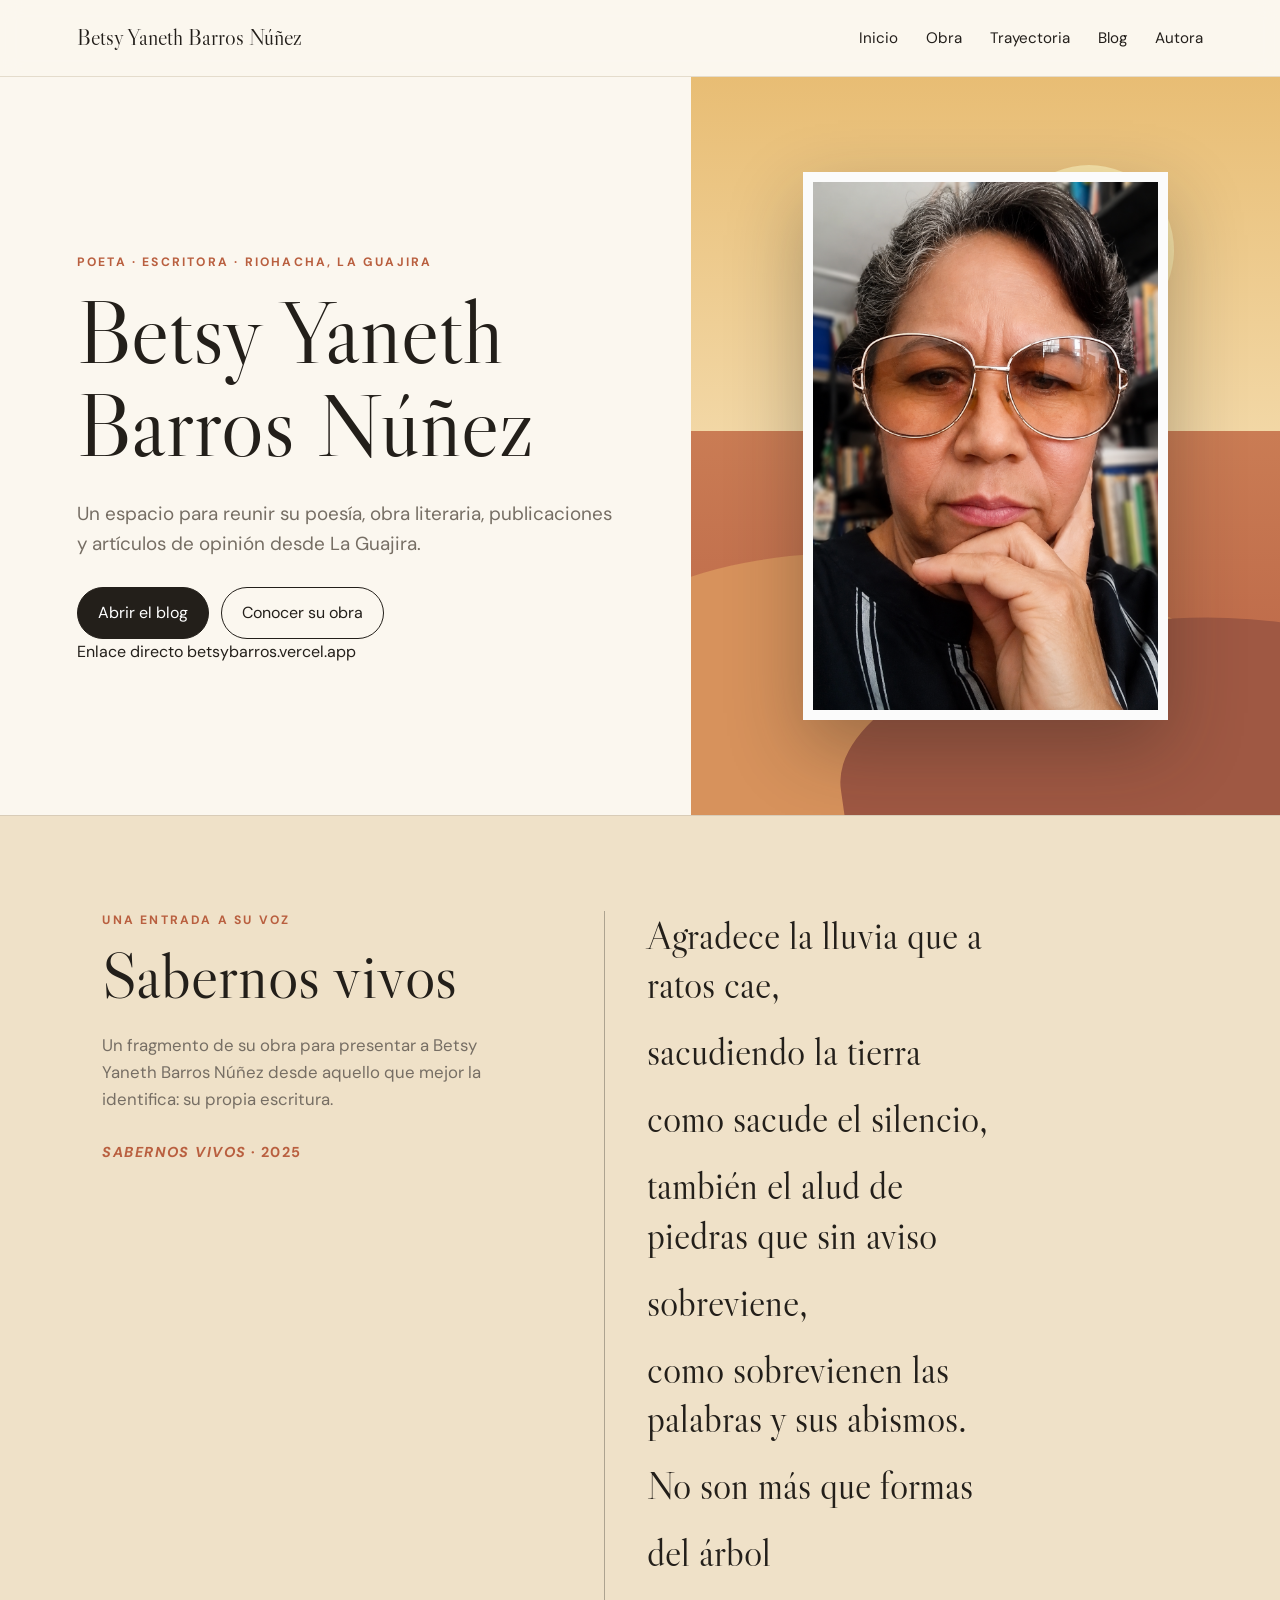
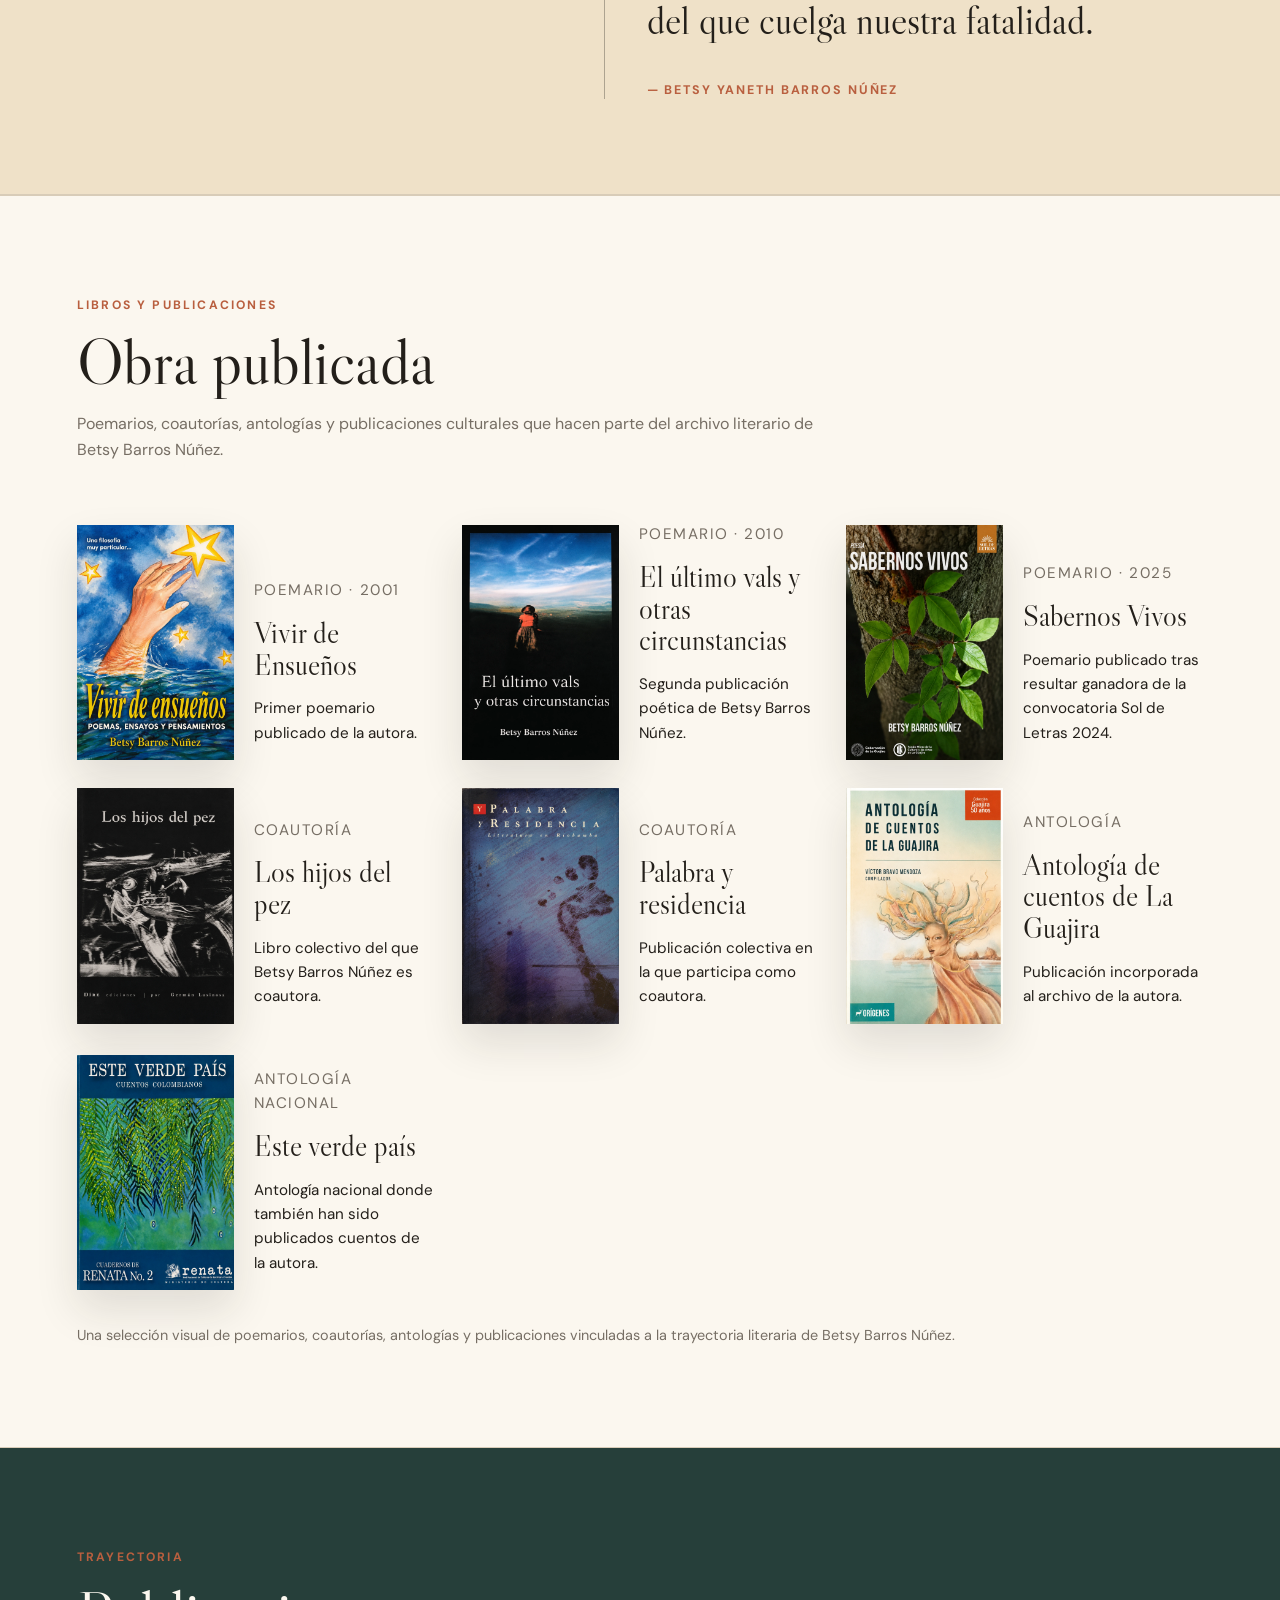
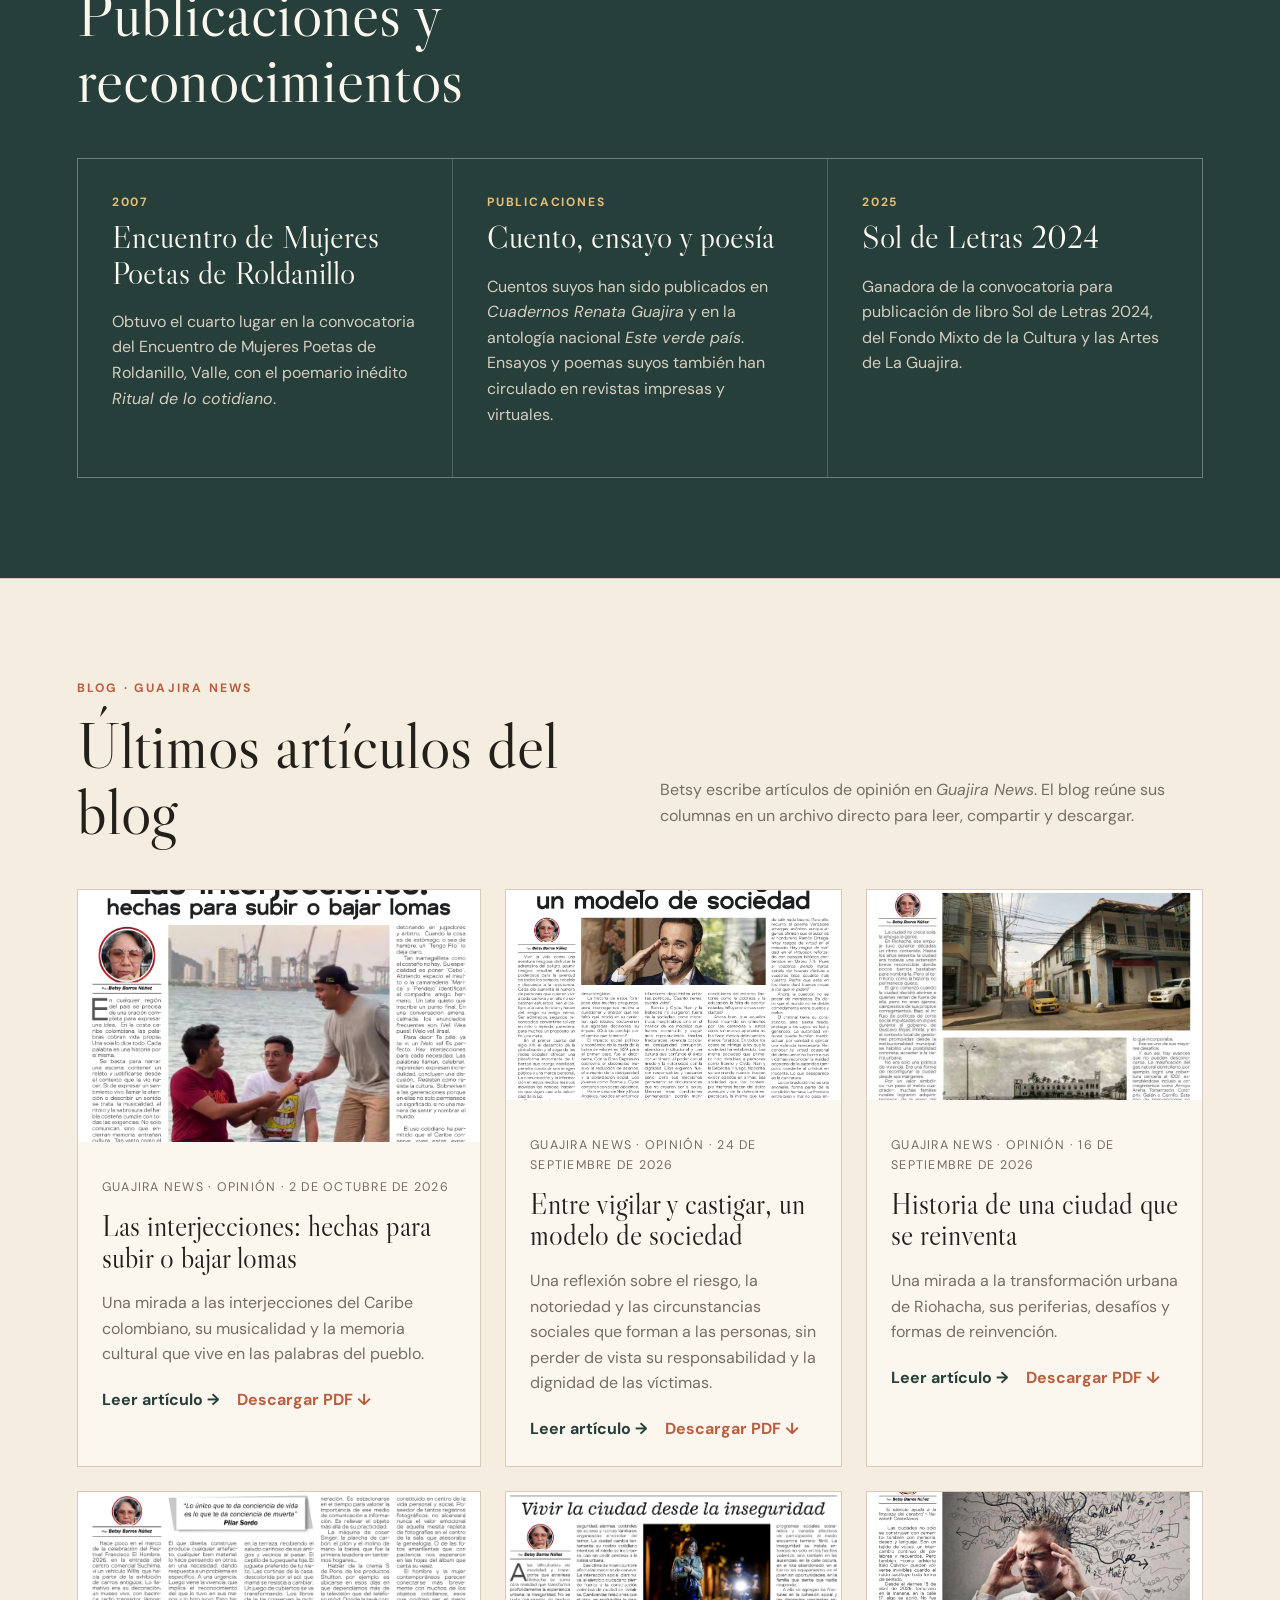
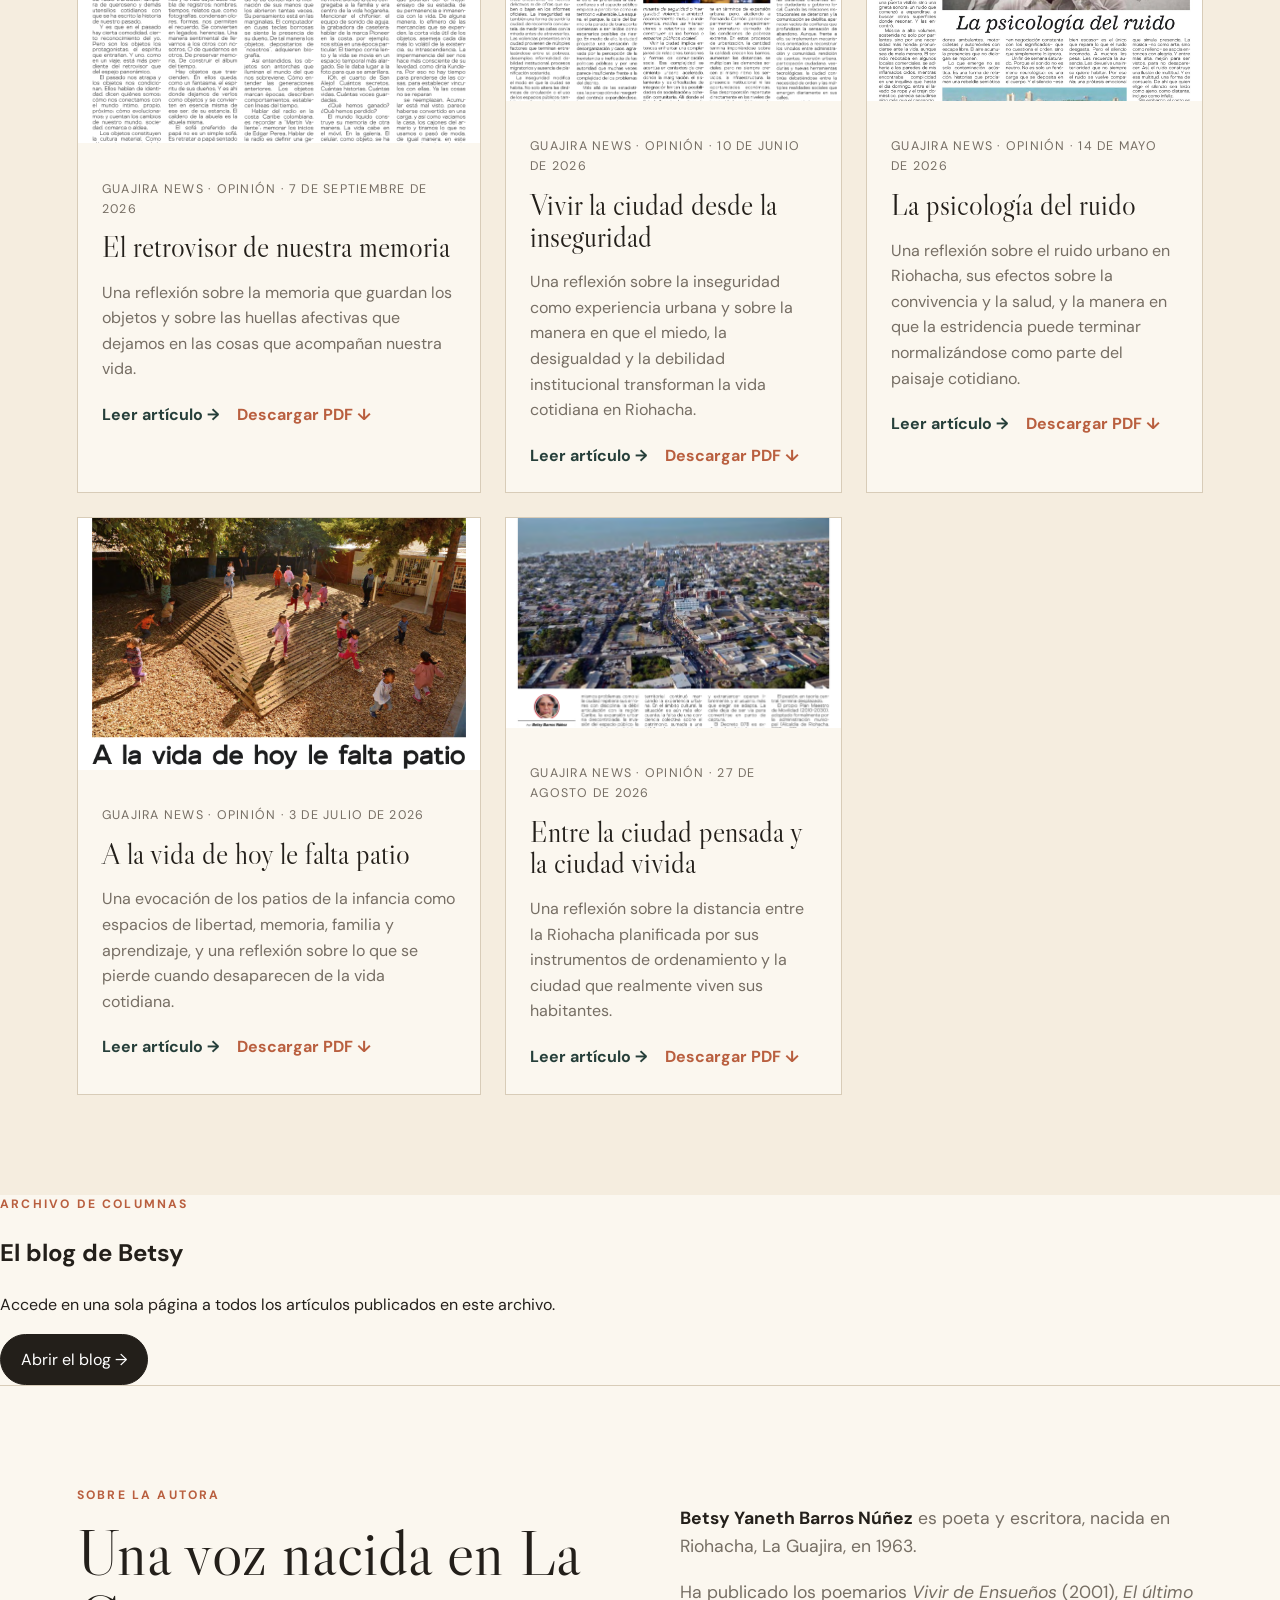
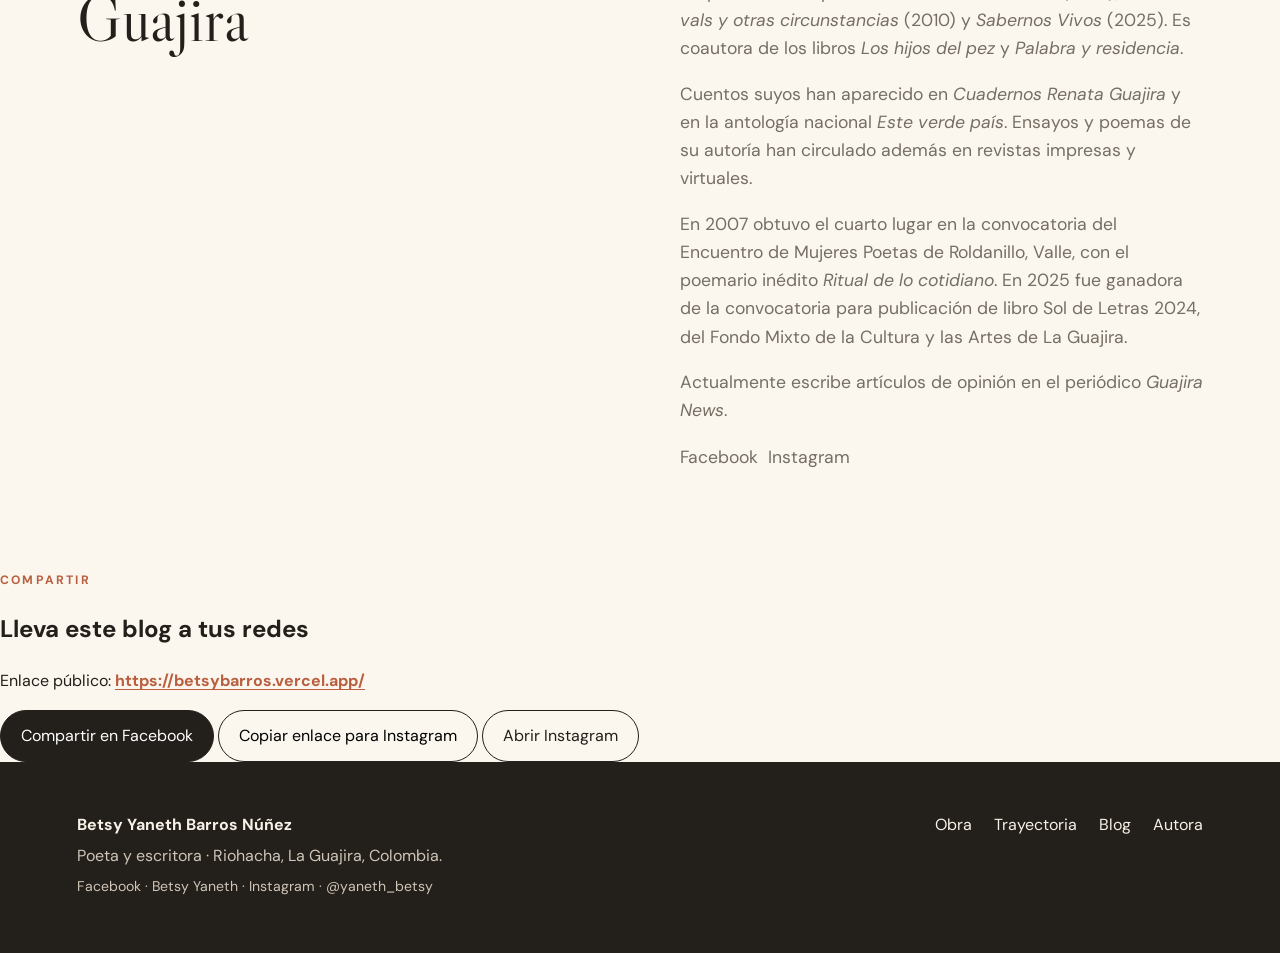
==== index.html @ 894092a4 "Publicar Las interjecciones, columna del 2 de octubre de 2026" ====
<!DOCTYPE html>

<html lang="es">
<head>
<meta charset="utf-8"/>
<meta content="width=device-width, initial-scale=1.0" name="viewport"/>
<meta content="Sitio oficial y blog de Betsy Yaneth Barros Núñez, poeta y escritora de Riohacha, La Guajira. Poesía, libros y artículos de opinión." name="description"/>
<link href="https://betsybarros.vercel.app/" rel="canonical"/>
<meta content="Betsy Yaneth Barros Núñez | Poeta, escritora y blog" property="og:title"/>
<meta content="Poesía, obra literaria y artículos de opinión de Betsy Yaneth Barros Núñez, desde La Guajira." property="og:description"/>
<meta content="website" property="og:type"/>
<meta content="https://betsybarros.vercel.app/" property="og:url"/>
<meta content="https://betsybarros.vercel.app/assets/sabernos-vivos-pulida.webp" property="og:image"/>
<meta content="summary_large_image" name="twitter:card"/>
<title>Betsy Yaneth Barros Núñez | Poeta, escritora y blog</title>
<link href="https://fonts.googleapis.com" rel="preconnect"/>
<link crossorigin="" href="https://fonts.gstatic.com" rel="preconnect"/>
<link href="https://fonts.googleapis.com/css2?family=DM+Sans:wght@400;500;600;700&amp;family=Libre+Caslon+Display&amp;display=swap" rel="stylesheet"/>
<link href="styles.css" rel="stylesheet">
</link></head>
<body>
<header class="site-header">
<a class="brand" href="index.html">Betsy Yaneth Barros Núñez</a>
<nav aria-label="Navegación principal" class="nav">
<a href="#inicio">Inicio</a>
<a href="#obra">Obra</a>
<a href="#trayectoria">Trayectoria</a>
<a class="nav-blog" href="blog.html">Blog</a>
<a href="#autora">Autora</a>
</nav>
</header>
<main>
<section class="hero" id="inicio">
<div class="hero-copy">
<p class="eyebrow">Poeta · Escritora · Riohacha, La Guajira</p>
<h1>Betsy Yaneth Barros Núñez</h1>
<p class="hero-text">Un espacio para reunir su poesía, obra literaria, publicaciones y artículos de opinión desde La Guajira.</p>
<div class="hero-actions">
<a class="btn primary blog-main-cta" href="blog.html">Abrir el blog</a>
<a class="btn secondary" href="#obra">Conocer su obra</a>
</div>
<div aria-label="Enlace público del blog" class="hero-site-link">
<span>Enlace directo</span>
<a href="https://betsybarros.vercel.app/">betsybarros.vercel.app</a>
</div>
</div>
<div aria-label="Retrato de Betsy Yaneth Barros Núñez" class="hero-art">
<div class="sun"></div>
<div class="dune dune-one"></div>
<div class="dune dune-two"></div>
<figure class="portrait-frame">
<img alt="Retrato de Betsy Yaneth Barros Núñez" src="assets/betsy-barros-retrato.png"/>
</figure>
</div>
</section>
<section aria-labelledby="poem-title" class="poem-signature">
<div class="poem-intro">
<p class="eyebrow">Una entrada a su voz</p>
<h2 id="poem-title">Sabernos vivos</h2>
<p>Un fragmento de su obra para presentar a Betsy Yaneth Barros Núñez desde aquello que mejor la identifica: su propia escritura.</p>
<p class="poem-source"><em>Sabernos Vivos</em> · 2025</p>
</div>
<blockquote class="featured-poem">
<p>Agradece la lluvia que a<br/>ratos cae,</p>
<p>sacudiendo la tierra</p>
<p>como sacude el silencio,</p>
<p>también el alud de<br/>piedras que sin aviso</p>
<p>sobreviene,</p>
<p>como sobrevienen las<br/>palabras y sus abismos.</p>
<p>No son más que formas</p>
<p>del árbol</p>
<p>del que cuelga nuestra fatalidad.</p>
<footer>— Betsy Yaneth Barros Núñez</footer>
</blockquote>
</section>
<section class="section" id="obra">
<div class="section-heading">
<p class="eyebrow">Libros y publicaciones</p>
<h2>Obra publicada</h2>
<p>Poemarios, coautorías, antologías y publicaciones culturales que hacen parte del archivo literario de Betsy Barros Núñez.</p>
</div>
<div class="books-grid">
<article class="book-card">
<div class="book-cover image-cover"><img alt="Portada de Vivir de Ensueños" src="assets/vivir-de-ensuenos-pulida.webp"/></div>
<div class="book-info"><p class="meta">Poemario · 2001</p><h3>Vivir de Ensueños</h3><p>Primer poemario publicado de la autora.</p></div>
</article>
<article class="book-card">
<div class="book-cover image-cover"><img alt="Portada de El último vals y otras circunstancias" src="assets/el-ultimo-vals-pulida.webp"/></div>
<div class="book-info"><p class="meta">Poemario · 2010</p><h3>El último vals y otras circunstancias</h3><p>Segunda publicación poética de Betsy Barros Núñez.</p></div>
</article>
<article class="book-card">
<div class="book-cover image-cover"><img alt="Portada de Sabernos Vivos" src="assets/sabernos-vivos-pulida.webp"/></div>
<div class="book-info"><p class="meta">Poemario · 2025</p><h3>Sabernos Vivos</h3><p>Poemario publicado tras resultar ganadora de la convocatoria Sol de Letras 2024.</p></div>
</article>
<article class="book-card">
<div class="book-cover image-cover"><img alt="Portada de Los hijos del pez" src="assets/los-hijos-del-pez-pulida.webp"/></div>
<div class="book-info"><p class="meta">Coautoría</p><h3>Los hijos del pez</h3><p>Libro colectivo del que Betsy Barros Núñez es coautora.</p></div>
</article>
<article class="book-card">
<div class="book-cover image-cover"><img alt="Portada de Palabra y residencia" src="assets/palabra-y-residencia-pulida.webp"/></div>
<div class="book-info"><p class="meta">Coautoría</p><h3>Palabra y residencia</h3><p>Publicación colectiva en la que participa como coautora.</p></div>
</article>
<article class="book-card">
<div class="book-cover image-cover"><img alt="Portada de Antología de cuentos de La Guajira" src="assets/antologia-guajira-pulida.webp"/></div>
<div class="book-info"><p class="meta">Antología</p><h3>Antología de cuentos de La Guajira</h3><p>Publicación incorporada al archivo de la autora.</p></div>
</article>
<article class="book-card">
<div class="book-cover image-cover"><img alt="Portada de Este verde país" src="assets/este-verde-pais-pulida.webp"/></div>
<div class="book-info"><p class="meta">Antología nacional</p><h3>Este verde país</h3><p>Antología nacional donde también han sido publicados cuentos de la autora.</p></div>
</article>
</div>
<p class="content-note">Una selección visual de poemarios, coautorías, antologías y publicaciones vinculadas a la trayectoria literaria de Betsy Barros Núñez.</p>
</section>
<section class="section trajectory-section" id="trayectoria">
<div class="section-heading">
<p class="eyebrow">Trayectoria</p>
<h2>Publicaciones y reconocimientos</h2>
</div>
<div class="trajectory-grid">
<article class="trajectory-card">
<p class="trajectory-year">2007</p>
<h3>Encuentro de Mujeres Poetas de Roldanillo</h3>
<p>Obtuvo el cuarto lugar en la convocatoria del Encuentro de Mujeres Poetas de Roldanillo, Valle, con el poemario inédito <em>Ritual de lo cotidiano</em>.</p>
</article>
<article class="trajectory-card">
<p class="trajectory-year">Publicaciones</p>
<h3>Cuento, ensayo y poesía</h3>
<p>Cuentos suyos han sido publicados en <em>Cuadernos Renata Guajira</em> y en la antología nacional <em>Este verde país</em>. Ensayos y poemas suyos también han circulado en revistas impresas y virtuales.</p>
</article>
<article class="trajectory-card">
<p class="trajectory-year">2025</p>
<h3>Sol de Letras 2024</h3>
<p>Ganadora de la convocatoria para publicación de libro Sol de Letras 2024, del Fondo Mixto de la Cultura y las Artes de La Guajira.</p>
</article>
</div>
</section>
<section class="section articles-section" id="articulos">
<div class="section-heading split-heading">
<div>
<p class="eyebrow">Blog · Guajira News</p>
<h2>Últimos artículos del blog</h2>
</div>
<p>Betsy escribe artículos de opinión en <em>Guajira News</em>. El blog reúne sus columnas en un archivo directo para leer, compartir y descargar.</p>
</div>
<div class="articles-grid"><article class="article-card featured"><div class="article-image article-photo"><img alt="Página 6 del artículo Las interjecciones: hechas para subir o bajar lomas publicado en Guajira News" src="assets/las-interjecciones-hechas-para-subir-o-bajar-lomas-guajira-news.webp"/></div><div class="article-body"><p class="meta">Guajira News · Opinión · 2 de octubre de 2026</p><h3>Las interjecciones: hechas para subir o bajar lomas</h3><p>Una mirada a las interjecciones del Caribe colombiano, su musicalidad y la memoria cultural que vive en las palabras del pueblo.</p><div class="card-actions"><a class="text-link" href="las-interjecciones-hechas-para-subir-o-bajar-lomas.html">Leer artículo →</a><a class="text-link subtle-link" download="" href="downloads/las-interjecciones-hechas-para-subir-o-bajar-lomas-betsy-barros.pdf">Descargar PDF ↓</a></div></div></article><article class="article-card"><div class="article-image article-photo"><img alt="Página 12 del artículo Entre vigilar y castigar, un modelo de sociedad publicado en Guajira News" src="assets/entre-vigilar-y-castigar-un-modelo-de-sociedad-guajira-news.webp"/></div><div class="article-body"><p class="meta">Guajira News · Opinión · 24 de septiembre de 2026</p><h3>Entre vigilar y castigar, un modelo de sociedad</h3><p>Una reflexión sobre el riesgo, la notoriedad y las circunstancias sociales que forman a las personas, sin perder de vista su responsabilidad y la dignidad de las víctimas.</p><div class="card-actions"><a class="text-link" href="entre-vigilar-y-castigar-un-modelo-de-sociedad.html">Leer artículo →</a><a class="text-link subtle-link" download="" href="downloads/entre-vigilar-y-castigar-un-modelo-de-sociedad-betsy-barros.pdf">Descargar PDF ↓</a></div></div></article><article class="article-card"><div class="article-image article-photo"><img alt="Página del artículo Historia de una ciudad que se reinventa publicado en Guajira News" src="assets/historia-de-una-ciudad-que-se-reinventa-guajira-news.jpg"/></div><div class="article-body"><p class="meta">Guajira News · Opinión · 16 de septiembre de 2026</p><h3>Historia de una ciudad que se reinventa</h3><p>Una mirada a la transformación urbana de Riohacha, sus periferias, desafíos y formas de reinvención.</p><div class="card-actions"><a class="text-link" href="historia-de-una-ciudad-que-se-reinventa.html">Leer artículo →</a><a class="text-link subtle-link" download="" href="downloads/historia-de-una-ciudad-que-se-reinventa-betsy-barros.pdf">Descargar PDF ↓</a></div></div></article>
<article class="article-card"><div class="article-image article-photo"><img alt="Página del artículo El retrovisor de nuestra memoria publicado en Guajira News" src="assets/el-retrovisor-de-nuestra-memoria-guajira-news.png"/></div><div class="article-body"><p class="meta">Guajira News · Opinión · 7 de septiembre de 2026</p><h3>El retrovisor de nuestra memoria</h3><p>Una reflexión sobre la memoria que guardan los objetos y sobre las huellas afectivas que dejamos en las cosas que acompañan nuestra vida.</p><div class="card-actions"><a class="text-link" href="el-retrovisor-de-nuestra-memoria.html">Leer artículo →</a><a class="text-link subtle-link" download="" href="downloads/el-retrovisor-de-nuestra-memoria-betsy-barros.pdf">Descargar PDF ↓</a></div></div></article>
<article class="article-card">
<div class="article-image article-photo"><img alt="Recorte del artículo Vivir la ciudad desde la inseguridad publicado en Guajira News" src="assets/vivir-ciudad-recorte.png"/></div>
<div class="article-body">
<p class="meta">Guajira News · Opinión · 10 de junio de 2026</p>
<h3>Vivir la ciudad desde la inseguridad</h3>
<p>Una reflexión sobre la inseguridad como experiencia urbana y sobre la manera en que el miedo, la desigualdad y la debilidad institucional transforman la vida cotidiana en Riohacha.</p>
<div class="card-actions">
<a class="text-link" href="article.html?id=vivir-la-ciudad-desde-la-inseguridad">Leer artículo →</a>
<a class="text-link subtle-link" download="" href="downloads/vivir-la-ciudad-desde-la-inseguridad-betsy-barros.pdf">Descargar PDF ↓</a>
</div>
</div>
</article>
<article class="article-card">
<div class="article-image article-photo"><img alt="Página del artículo La psicología del ruido publicado en Guajira News" src="assets/la-psicologia-del-ruido-guajira-news.jpg"/></div>
<div class="article-body">
<p class="meta">Guajira News · Opinión · 14 de mayo de 2026</p>
<h3>La psicología del ruido</h3>
<p>Una reflexión sobre el ruido urbano en Riohacha, sus efectos sobre la convivencia y la salud, y la manera en que la estridencia puede terminar normalizándose como parte del paisaje cotidiano.</p>
<div class="card-actions">
<a class="text-link" href="la-psicologia-del-ruido.html">Leer artículo →</a>
<a class="text-link subtle-link" download="" href="downloads/la-psicologia-del-ruido-betsy-barros.pdf">Descargar PDF ↓</a>
</div>
</div>
</article>
<article class="article-card">
<div class="article-image article-photo"><img alt="Página del artículo A la vida de hoy le falta patio publicado en Guajira News" src="assets/a-la-vida-de-hoy-le-falta-patio-guajira-news.png"/></div>
<div class="article-body">
<p class="meta">Guajira News · Opinión · 3 de julio de 2026</p>
<h3>A la vida de hoy le falta patio</h3>
<p>Una evocación de los patios de la infancia como espacios de libertad, memoria, familia y aprendizaje, y una reflexión sobre lo que se pierde cuando desaparecen de la vida cotidiana.</p>
<div class="card-actions">
<a class="text-link" href="a-la-vida-de-hoy-le-falta-patio.html">Leer artículo →</a>
<a class="text-link subtle-link" download="" href="downloads/a-la-vida-de-hoy-le-falta-patio-betsy-barros.pdf">Descargar PDF ↓</a>
</div>
</div>
</article>
<article class="article-card">
<div class="article-image article-photo"><img alt="Página del artículo Entre la ciudad pensada y la ciudad vivida publicado en Guajira News" src="assets/entre-la-ciudad-pensada-y-la-ciudad-vivida-guajira-news.png"/></div>
<div class="article-body">
<p class="meta">Guajira News · Opinión · 27 de agosto de 2026</p>
<h3>Entre la ciudad pensada y la ciudad vivida</h3>
<p>Una reflexión sobre la distancia entre la Riohacha planificada por sus instrumentos de ordenamiento y la ciudad que realmente viven sus habitantes.</p>
<div class="card-actions">
<a class="text-link" href="entre-la-ciudad-pensada-y-la-ciudad-vivida.html">Leer artículo →</a>
<a class="text-link subtle-link" download="" href="downloads/entre-la-ciudad-pensada-y-la-ciudad-vivida-betsy-barros.pdf">Descargar PDF ↓</a>
</div>
</div>
</article>
</div>
</section>
<div class="blog-cta-band">
<div>
<p class="eyebrow">Archivo de columnas</p>
<h2>El blog de Betsy</h2>
<p>Accede en una sola página a todos los artículos publicados en este archivo.</p>
</div>
<a class="btn primary" href="blog.html">Abrir el blog →</a>
</div>
<section class="section author-section" id="autora">
<div>
<p class="eyebrow">Sobre la autora</p>
<h2>Una voz nacida en La Guajira</h2>
</div>
<div class="author-copy">
<p><strong>Betsy Yaneth Barros Núñez</strong> es poeta y escritora, nacida en Riohacha, La Guajira, en 1963.</p>
<p>Ha publicado los poemarios <em>Vivir de Ensueños</em> (2001), <em>El último vals y otras circunstancias</em> (2010) y <em>Sabernos Vivos</em> (2025). Es coautora de los libros <em>Los hijos del pez</em> y <em>Palabra y residencia</em>.</p>
<p>Cuentos suyos han aparecido en <em>Cuadernos Renata Guajira</em> y en la antología nacional <em>Este verde país</em>. Ensayos y poemas de su autoría han circulado además en revistas impresas y virtuales.</p>
<p>En 2007 obtuvo el cuarto lugar en la convocatoria del Encuentro de Mujeres Poetas de Roldanillo, Valle, con el poemario inédito <em>Ritual de lo cotidiano</em>. En 2025 fue ganadora de la convocatoria para publicación de libro Sol de Letras 2024, del Fondo Mixto de la Cultura y las Artes de La Guajira.</p>
<p>Actualmente escribe artículos de opinión en el periódico <em>Guajira News</em>.</p>
<div class="social-links"><a aria-label="Facebook de Betsy Yaneth" class="social-link" href="https://facebook.com/betsy.yaneth.5" rel="noopener noreferrer" target="_blank">Facebook</a><a aria-label="Instagram de Betsy Yaneth" class="social-link" href="https://www.instagram.com/yaneth_betsy/" rel="noopener noreferrer" target="_blank">Instagram</a></div>
</div>
</section>
</main>
<section aria-labelledby="compartir-sitio" class="site-share-section">
<div>
<p class="eyebrow">Compartir</p>
<h2 id="compartir-sitio">Lleva este blog a tus redes</h2>
<p>Enlace público: <a class="public-url" href="https://betsybarros.vercel.app/">https://betsybarros.vercel.app/</a></p>
</div>
<div class="site-share-actions">
<a class="btn primary" href="https://www.facebook.com/sharer/sharer.php?u=https%3A%2F%2Fbetsybarros.vercel.app%2F" id="facebookSiteShare" rel="noopener noreferrer" target="_blank">Compartir en Facebook</a>
<button class="btn secondary" id="copySiteLink" type="button">Copiar enlace para Instagram</button>
<a class="btn secondary" href="https://www.instagram.com/yaneth_betsy/" rel="noopener noreferrer" target="_blank">Abrir Instagram</a>
</div>
</section>
<footer class="footer">
<div>
<strong>Betsy Yaneth Barros Núñez</strong>
<p>Poeta y escritora · Riohacha, La Guajira, Colombia.</p>
<p class="demo-note"><a href="https://facebook.com/betsy.yaneth.5" rel="noopener noreferrer" target="_blank">Facebook · Betsy Yaneth</a> · <a href="https://www.instagram.com/yaneth_betsy/" rel="noopener noreferrer" target="_blank">Instagram · @yaneth_betsy</a></p>
</div>
<div class="footer-links"><a href="#obra">Obra</a><a href="#trayectoria">Trayectoria</a><a class="nav-blog" href="blog.html">Blog</a><a href="#autora">Autora</a></div>
</footer>
<script src="script.js"></script>
</body>
</html>
---- styles.css ----
:root{--ink:#231f1a;--sand:#f1e2c6;--paper:#fbf7ef;--rust:#b95f3f;--deep:#263f3a;--line:#d8ccb8;--white:#fff;--muted:#766e64}
*{box-sizing:border-box}html{scroll-behavior:smooth}body{margin:0;font-family:'DM Sans',sans-serif;background:var(--paper);color:var(--ink);line-height:1.6}a{color:inherit;text-decoration:none}button,input,textarea{font:inherit}
.site-header{position:sticky;top:0;z-index:20;display:flex;justify-content:space-between;align-items:center;padding:20px 6vw;background:rgba(251,247,239,.94);backdrop-filter:blur(10px);border-bottom:1px solid rgba(216,204,184,.65)}.brand{font-family:'Libre Caslon Display',serif;font-size:1.4rem}.nav{display:flex;gap:28px;font-size:.95rem}.nav a:hover,.text-link:hover,.back-link:hover{color:var(--rust)}
.hero{min-height:82vh;display:grid;grid-template-columns:1.08fr .92fr;align-items:stretch}.hero-copy{padding:9vw 6vw 7vw;display:flex;flex-direction:column;justify-content:center}.eyebrow{text-transform:uppercase;letter-spacing:.18em;font-size:.76rem;font-weight:700;color:var(--rust);margin:0 0 14px}.hero h1,.section h2,.article-page h1{font-family:'Libre Caslon Display',serif;font-weight:400;line-height:1.03;margin:0}.hero h1{font-size:clamp(3.1rem,7vw,7rem);max-width:900px}.hero-text{font-size:1.18rem;max-width:620px;color:var(--muted);margin:28px 0}.hero-actions{display:flex;gap:12px;flex-wrap:wrap}.btn{border-radius:999px;padding:12px 20px;border:1px solid var(--ink);cursor:pointer;display:inline-flex;align-items:center;justify-content:center}.btn.primary{background:var(--ink);color:var(--white)}.btn.secondary{background:transparent}.btn:hover{transform:translateY(-1px)}
.hero-art{position:relative;overflow:hidden;min-height:550px;background:linear-gradient(#e8bd74,#f2d7a5 48%,#ca7c54 48%,#b65f43);display:flex;align-items:center;justify-content:center}.sun{position:absolute;width:170px;height:170px;border-radius:50%;background:#f9e5a9;top:12%;right:18%}.dune{position:absolute;border-radius:50% 50% 0 0}.dune-one{width:120%;height:42%;background:#d7925c;bottom:-7%;left:-18%;transform:rotate(7deg)}.dune-two{width:100%;height:34%;background:#9f5843;bottom:-8%;right:-25%;transform:rotate(-8deg)}.portrait-placeholder{position:relative;z-index:3;width:58%;aspect-ratio:3/4;border:1px solid rgba(255,255,255,.55);display:flex;align-items:center;justify-content:center;color:#fff;background:rgba(38,63,58,.18);backdrop-filter:blur(3px);font-weight:600}
.section{padding:100px 6vw;border-top:1px solid var(--line)}.section-heading{max-width:760px;margin-bottom:45px}.section-heading h2,.author-section h2{font-size:clamp(2.5rem,5vw,5rem)}.section-heading>p:last-child,.split-heading>p{color:var(--muted)}.books-grid{display:grid;grid-template-columns:repeat(3,1fr);gap:28px}.book-card{display:grid;grid-template-columns:44% 1fr;gap:20px;align-items:end}.book-cover{aspect-ratio:2/3;display:flex;align-items:flex-end;padding:18px;font-family:'Libre Caslon Display',serif;font-size:1.3rem;box-shadow:0 20px 40px rgba(35,31,26,.12)}.cover-a{background:linear-gradient(145deg,#203d36,#6d9182);color:#fff}.cover-b{background:linear-gradient(145deg,#c66e49,#f0bd7f)}.cover-c{background:linear-gradient(145deg,#e9d7b5,#9c775a)}.book-info h3,.article-body h3{font-family:'Libre Caslon Display',serif;font-weight:400;font-size:1.8rem;line-height:1.1;margin:5px 0 12px}.book-info p{font-size:.95rem}.meta{font-size:.78rem;text-transform:uppercase;letter-spacing:.1em;color:var(--muted)}
.articles-section{background:#f5eddf}.split-heading{display:grid;grid-template-columns:1fr 1fr;max-width:none;align-items:end;gap:40px}.articles-grid{display:grid;grid-template-columns:1.2fr 1fr 1fr;gap:24px}.article-card{background:var(--paper);border:1px solid var(--line)}.article-image{aspect-ratio:16/10}.abstract-one{background:radial-gradient(circle at 22% 20%,#f4c978 0 16%,transparent 17%),linear-gradient(135deg,#284943 0 43%,#d07350 43% 72%,#e8cf9e 72%)}.abstract-two{background:linear-gradient(145deg,#dcb36b 0 33%,#8f513e 33% 64%,#253d38 64%)}.abstract-three{background:radial-gradient(circle at 70% 32%,#f6d58b 0 14%,transparent 15%),linear-gradient(155deg,#b45c42,#e3b375 52%,#2d4b46 52%)}.article-body{padding:24px}.article-body p{color:var(--muted)}.text-link{font-weight:700;color:var(--deep)}
.author-section{display:grid;grid-template-columns:1fr 1fr;gap:80px}.author-copy{font-size:1.1rem;color:var(--muted)}.footer{padding:50px 6vw;background:var(--ink);color:#f8f1e7;display:flex;justify-content:space-between;gap:40px}.footer p{color:#cfc5b8;margin:6px 0}.footer-links{display:flex;gap:22px}
.article-page{max-width:1080px;margin:0 auto;padding:70px 6vw 100px}.back-link{display:inline-block;margin-bottom:60px;color:var(--muted)}.article-page article{max-width:820px;margin:0 auto}.article-page h1{font-size:clamp(3rem,7vw,6.8rem);margin-bottom:20px}.article-meta-row{display:flex;gap:10px;color:var(--muted);margin-bottom:36px}.article-hero{width:100%;aspect-ratio:16/8;margin:0 0 55px}.article-content{max-width:720px;margin:0 auto;font-family:Georgia,serif;font-size:1.15rem;line-height:1.85}.article-content .lead{font-size:1.35rem}.article-content blockquote{font-family:'Libre Caslon Display',serif;font-size:2rem;line-height:1.25;border-left:3px solid var(--rust);margin:45px 0;padding:10px 0 10px 28px}.share-panel{margin:70px auto 0;max-width:720px;border-top:1px solid var(--line);border-bottom:1px solid var(--line);padding:28px 0;display:flex;justify-content:space-between;gap:24px;align-items:center}.share-panel p{margin:4px 0;color:var(--muted)}.share-actions{display:flex;gap:10px;flex-wrap:wrap}.comments-section{max-width:720px;margin:90px auto 0}.comment-form{display:grid;gap:18px}.comment-form label{display:grid;gap:8px;font-weight:600}.comment-form input,.comment-form textarea{border:1px solid var(--line);background:#fffdf8;padding:14px;border-radius:8px}.demo-note{font-size:.88rem;color:var(--muted);margin-top:16px}.comments-list{display:grid;gap:14px;margin-top:30px}.comment{border-top:1px solid var(--line);padding:20px 0}.comment strong{display:block}.comment time{font-size:.8rem;color:var(--muted)}
@media (max-width:900px){.hero{grid-template-columns:1fr}.hero-art{min-height:440px}.books-grid,.articles-grid{grid-template-columns:1fr}.book-card{grid-template-columns:150px 1fr}.split-heading,.author-section{grid-template-columns:1fr;gap:25px}.nav{display:none}.share-panel{align-items:flex-start;flex-direction:column}}
@media (max-width:560px){.hero-copy,.section,.article-page{padding-left:22px;padding-right:22px}.hero h1{font-size:3.4rem}.book-card{grid-template-columns:1fr}.book-cover{max-width:210px}.footer{padding:40px 22px;flex-direction:column}.article-page h1{font-size:3.4rem}}

/* Content added for Betsy Yaneth Barros Núñez */
.cover-d{background:linear-gradient(145deg,#7e4237,#d58c65);color:#fff}.cover-e{background:linear-gradient(145deg,#31504a,#d2b179);color:#fff}
.content-note{margin:34px 0 0;color:var(--muted);font-size:.9rem}
.trajectory-section{background:var(--deep);color:var(--paper)}.trajectory-section .section-heading>p:last-child{color:#d6cec0}.trajectory-grid{display:grid;grid-template-columns:repeat(3,1fr);gap:1px;background:rgba(255,255,255,.18);border:1px solid rgba(255,255,255,.18)}.trajectory-card{padding:34px;background:var(--deep)}.trajectory-card h3{font-family:'Libre Caslon Display',serif;font-size:2rem;font-weight:400;line-height:1.1;margin:8px 0 18px}.trajectory-card p:last-child{color:#d6cec0}.trajectory-year{margin:0;text-transform:uppercase;letter-spacing:.15em;font-size:.75rem;font-weight:700;color:#e9bd76}
.author-copy strong{color:var(--ink)}
@media (max-width:900px){.trajectory-grid{grid-template-columns:1fr}.books-grid{grid-template-columns:1fr 1fr}.book-card{grid-template-columns:120px 1fr}}
@media (max-width:650px){.books-grid{grid-template-columns:1fr}.book-card{grid-template-columns:120px 1fr}}


/* Fotografías y portadas reales */
.portrait-frame{position:relative;z-index:3;width:min(62%,470px);margin:0;aspect-ratio:2/3;border:10px solid rgba(255,255,255,.78);box-shadow:0 28px 70px rgba(35,31,26,.32);overflow:hidden;background:#eee}
.portrait-frame img{width:100%;height:100%;display:block;object-fit:cover;object-position:center 42%}
.image-cover{padding:0;overflow:hidden;background:#eee;align-items:stretch}
.image-cover img{width:100%;height:100%;display:block;object-fit:cover}
@media (max-width:900px){.portrait-frame{width:min(54%,360px)}}
@media (max-width:560px){.portrait-frame{width:min(72%,310px);border-width:7px}}

/* Artículo real y archivo descargable */
.article-photo{overflow:hidden;background:#eee}
.article-photo img{width:100%;height:100%;display:block;object-fit:cover;object-position:center 16%}
.card-actions{display:flex;gap:18px;align-items:center;flex-wrap:wrap;margin-top:20px}
.subtle-link{color:var(--rust)}
.placeholder-card{opacity:.82}
.article-toolbar{max-width:720px;margin:0 auto 46px;display:flex;gap:10px;flex-wrap:wrap}
.download-btn{gap:8px}
.article-byline{margin-top:42px;padding-top:20px;border-top:1px solid var(--line);font-family:'DM Sans',sans-serif;font-size:1rem!important;color:var(--muted)}
.original-clipping{max-width:900px;margin:70px auto 0}
.original-clipping img{width:100%;display:block;border:1px solid var(--line);box-shadow:0 18px 45px rgba(35,31,26,.09)}
.original-clipping figcaption{font-size:.86rem;color:var(--muted);margin-top:10px;text-align:center}
.comment-head{display:flex;gap:14px;justify-content:space-between;align-items:baseline}
.comment p{white-space:pre-wrap;margin-bottom:0}
.hp-field{position:absolute!important;left:-10000px!important;width:1px!important;height:1px!important;overflow:hidden!important}
.comment-form button[disabled]{opacity:.6;cursor:wait}
@media (max-width:700px){.article-toolbar{align-items:stretch}.article-toolbar .btn{width:100%}.comment-head{align-items:flex-start;flex-direction:column;gap:2px}}

/* Nuevas redes y ampliación de biblioteca */
.social-links{display:flex;gap:10px;flex-wrap:wrap;margin-top:18px}
.social-links-inline{margin-top:22px}
.social-pill{display:inline-flex;align-items:center;justify-content:center;padding:10px 16px;border:1px solid var(--line);border-radius:999px;background:#fffdf8;color:var(--ink);font-weight:600;text-decoration:none;transition:transform .18s ease,box-shadow .18s ease,border-color .18s ease}
.social-pill:hover{transform:translateY(-1px);box-shadow:0 8px 22px rgba(35,31,26,.08);border-color:#c7b79f}
.tiny-note{font-size:.86rem;color:var(--muted);margin-top:10px}
.books-grid-large{grid-template-columns:repeat(2,minmax(0,1fr))}
@media (max-width:700px){.books-grid-large{grid-template-columns:1fr}}


/* Firma poética de la autora */
.poem-signature{display:grid;grid-template-columns:minmax(0,.82fr) minmax(0,1.18fr);gap:8vw;padding:95px 8vw;background:#efe1c8;border-top:1px solid var(--line);border-bottom:1px solid var(--line);align-items:start}
.poem-intro{position:sticky;top:110px;max-width:480px}
.poem-intro h2{font-family:'Libre Caslon Display',serif;font-size:clamp(3rem,5vw,5.4rem);font-weight:400;line-height:1;margin:0 0 24px}
.poem-intro>p:not(.eyebrow){color:var(--muted);font-size:1.05rem}
.poem-source{margin-top:28px!important;font-size:.9rem!important;text-transform:uppercase;letter-spacing:.1em;color:var(--rust)!important;font-weight:700}
.featured-poem{margin:0;padding:0 0 0 42px;border-left:1px solid rgba(35,31,26,.32);font-family:'Libre Caslon Display',serif;font-size:clamp(1.65rem,3vw,2.8rem);line-height:1.28;color:var(--ink)}
.featured-poem p{margin:0 0 18px}
.featured-poem footer{margin-top:38px;font-family:'DM Sans',sans-serif;font-size:.78rem;font-weight:700;letter-spacing:.15em;text-transform:uppercase;color:var(--rust)}
@media (max-width:800px){.poem-signature{grid-template-columns:1fr;gap:45px;padding:75px 6vw}.poem-intro{position:static}.featured-poem{padding-left:24px}}
@media (max-width:560px){.poem-signature{padding:65px 22px}.featured-poem{font-size:1.75rem}}
\n\n/* Blog visible + portadas pulidas + compartir sitio */\n.nav-blog{font-weight:800!important;color:var(--rust)!important;letter-spacing:.06em;text-transform:uppercase}\n.hero-site-link{margin-top:22px;display:flex;align-items:center;gap:10px;flex-wrap:wrap;font-size:.9rem;color:var(--muted)}\n.hero-site-link span{font-weight:700;text-transform:uppercase;letter-spacing:.08em;font-size:.72rem}\n.hero-site-link a,.public-url,.blog-public-url a{color:var(--rust);font-weight:700;text-decoration:underline;text-underline-offset:3px;overflow-wrap:anywhere}\n.book-cover.image-cover{background:#eee7db;display:flex;align-items:center;justify-content:center;padding:10px}\n.book-cover.image-cover img{width:100%;height:100%;display:block;object-fit:contain;object-position:center;box-shadow:0 9px 22px rgba(35,31,26,.12)}\n.blog-cta-band{margin:0 8vw 95px;padding:42px 48px;background:#efe1c8;border:1px solid var(--line);display:flex;align-items:center;justify-content:space-between;gap:30px}\n.blog-cta-band h2{font-family:'Libre Caslon Display',serif;font-size:clamp(2.4rem,4vw,4rem);font-weight:400;line-height:1;margin:0 0 10px}\n.blog-cta-band p:last-child{margin-bottom:0;color:var(--muted)}\n.site-share-section{padding:62px 8vw;background:#f4ede2;border-top:1px solid var(--line);display:grid;grid-template-columns:minmax(0,.9fr) minmax(0,1.1fr);gap:40px;align-items:center}\n.site-share-section h2{font-family:'Libre Caslon Display',serif;font-size:clamp(2.2rem,4vw,3.8rem);font-weight:400;line-height:1.05;margin:0 0 16px}\n.site-share-actions{display:flex;gap:12px;flex-wrap:wrap;justify-content:flex-end}\n.blog-hero{padding:120px 8vw 85px;background:linear-gradient(135deg,#efe1c8 0%,#f9f5ed 72%);border-bottom:1px solid var(--line)}\n.blog-hero h1{font-family:'Libre Caslon Display',serif;font-size:clamp(4.5rem,11vw,9rem);font-weight:400;line-height:.85;margin:12px 0 28px}\n.blog-hero>p:not(.eyebrow):not(.blog-public-url){max-width:760px;font-size:1.18rem;color:var(--muted)}\n.blog-public-url{margin-top:26px;color:var(--muted);font-size:.92rem}\n@media (max-width:820px){.blog-cta-band{margin:0 6vw 75px;padding:34px;align-items:flex-start;flex-direction:column}.site-share-section{grid-template-columns:1fr;padding:52px 6vw}.site-share-actions{justify-content:flex-start}.blog-hero{padding:95px 6vw 68px}}\n@media (max-width:560px){.blog-cta-band{margin:0 22px 65px;padding:28px}.site-share-section{padding:46px 22px}.site-share-actions .btn{width:100%}.blog-hero{padding:80px 22px 58px}.hero-site-link{align-items:flex-start;flex-direction:column;gap:4px}}\n
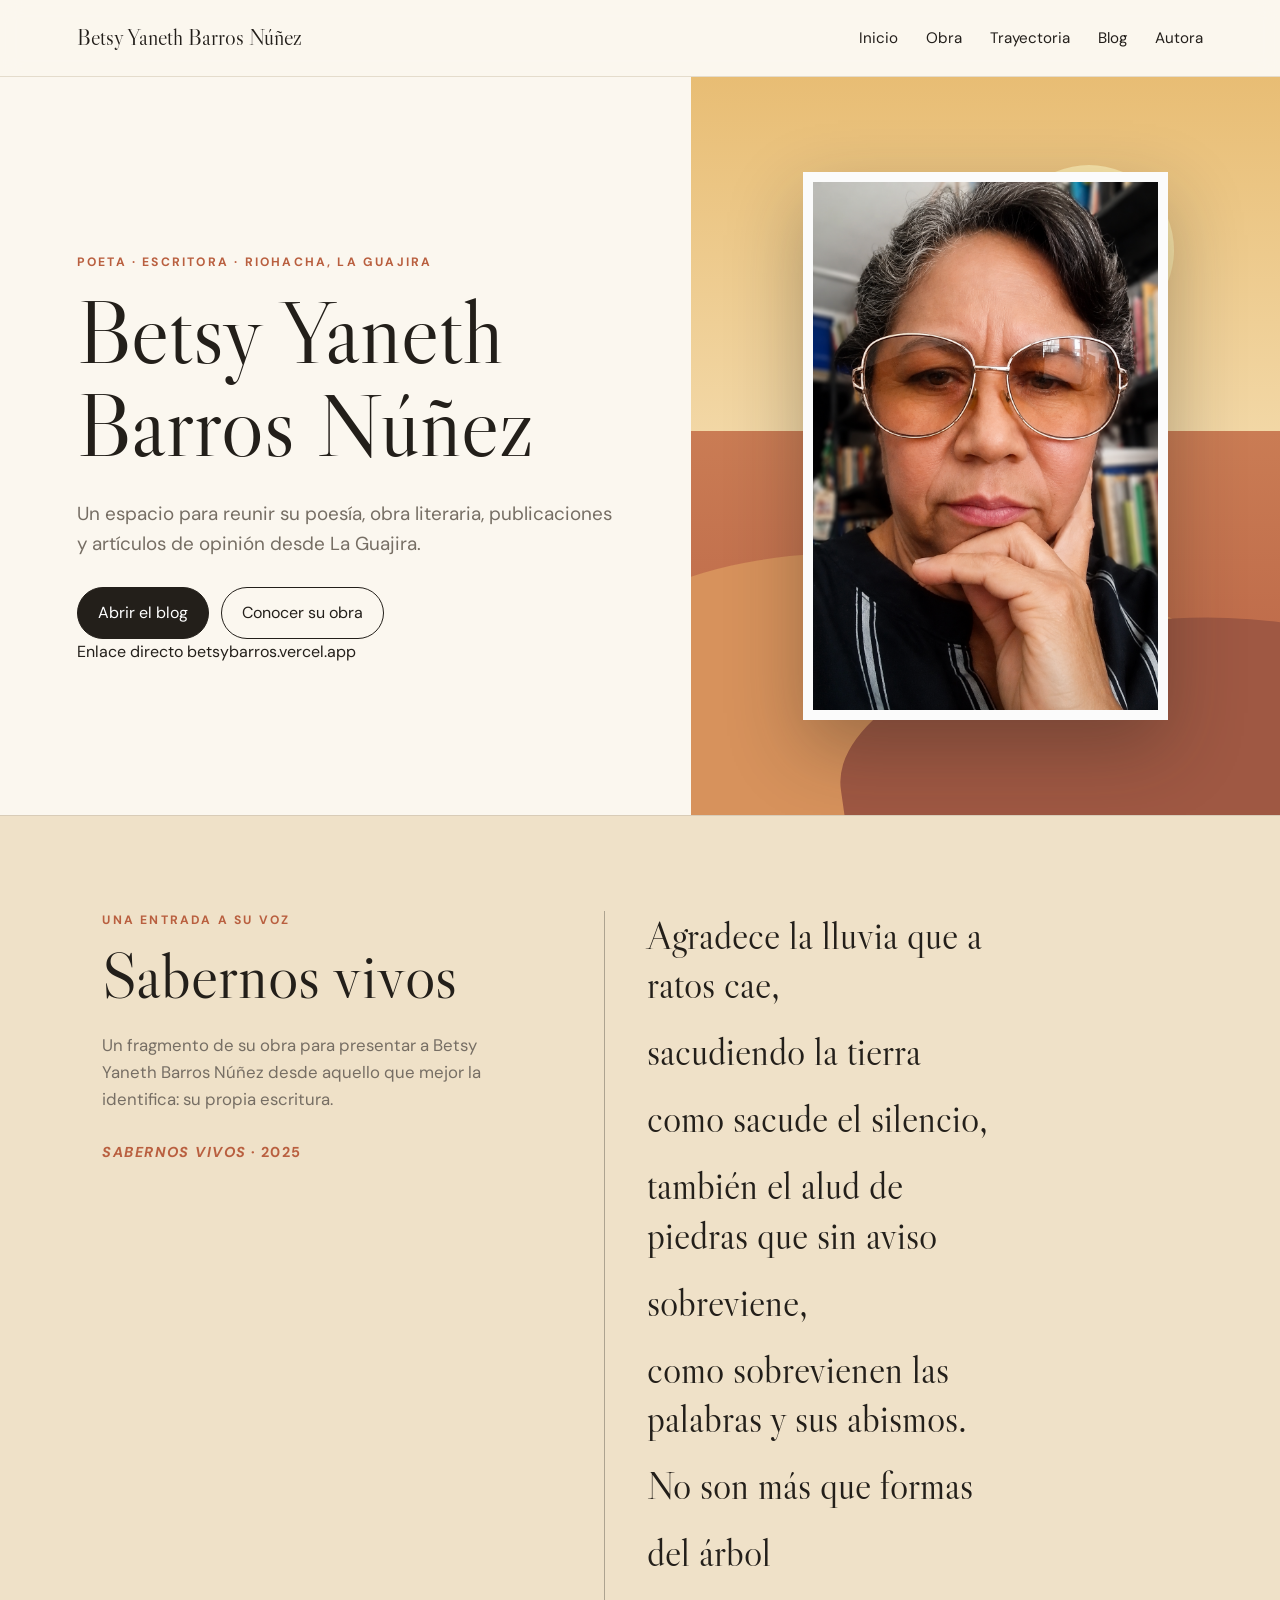
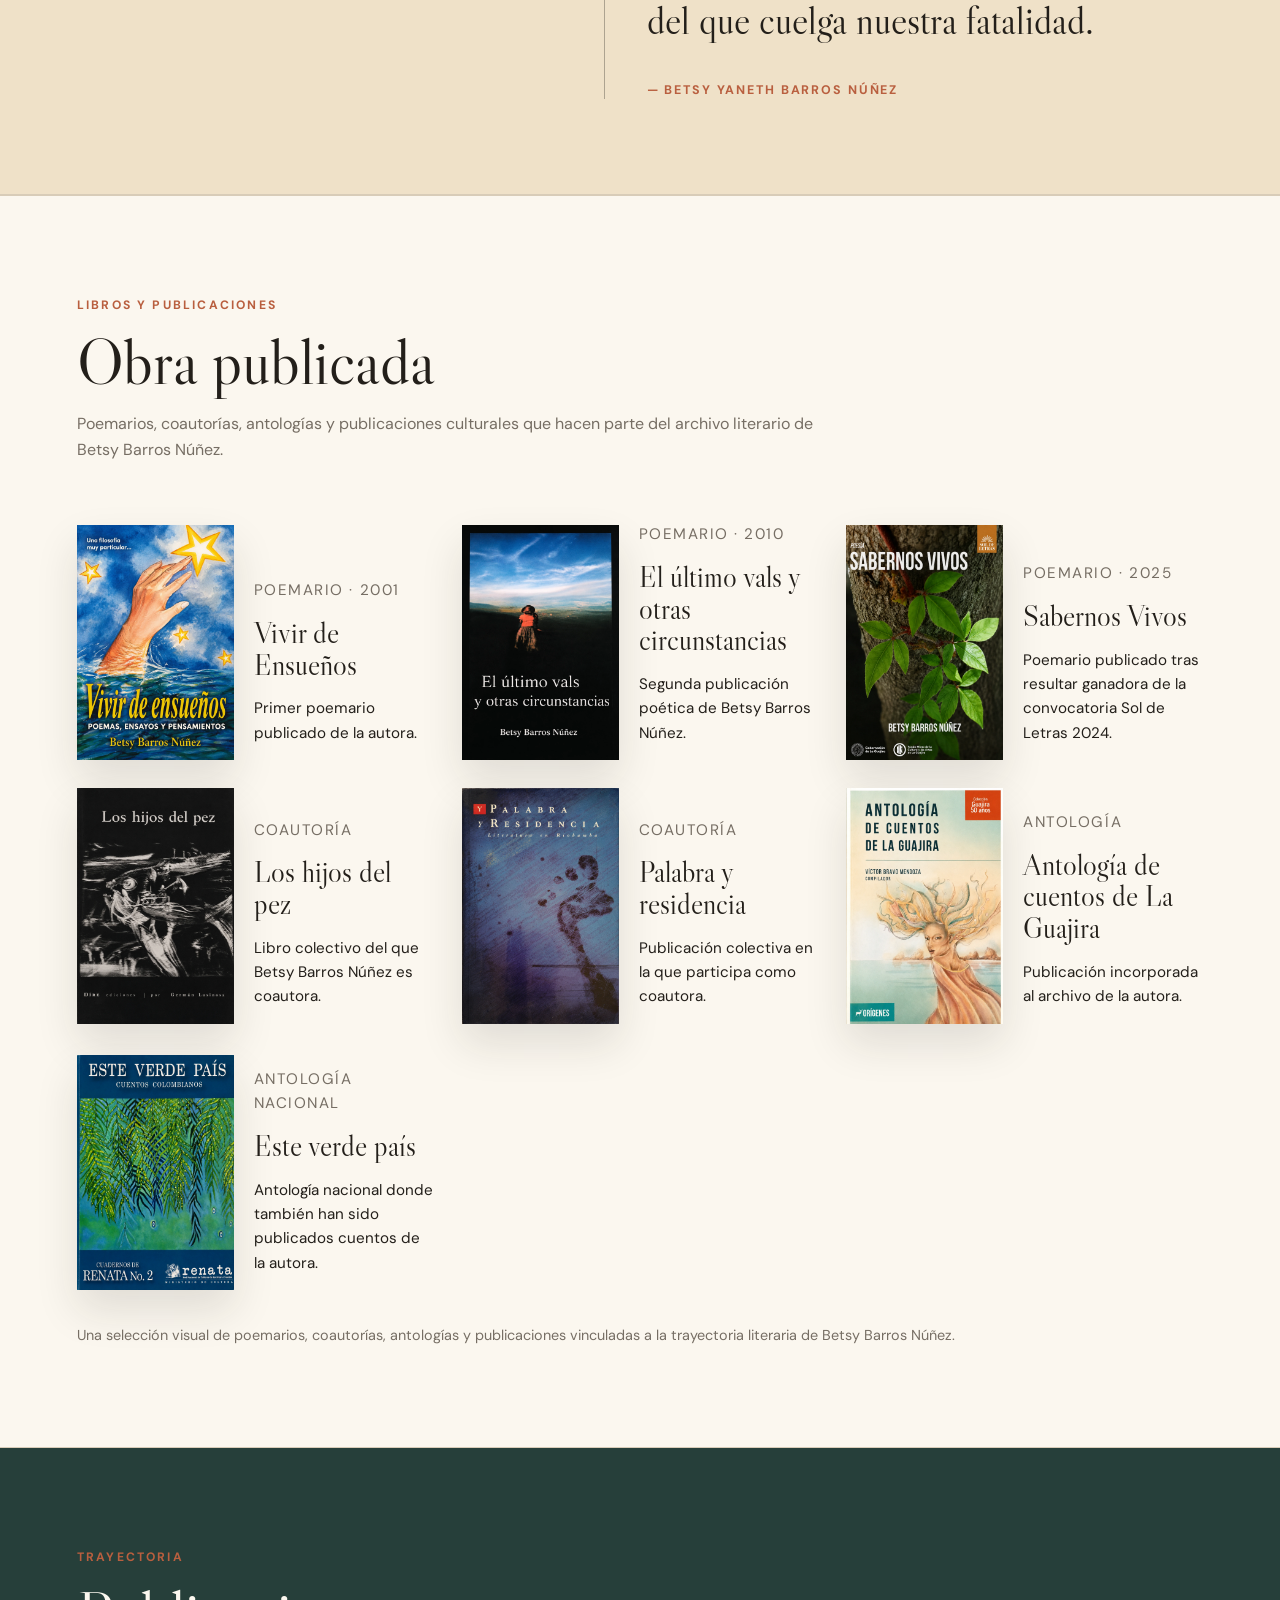
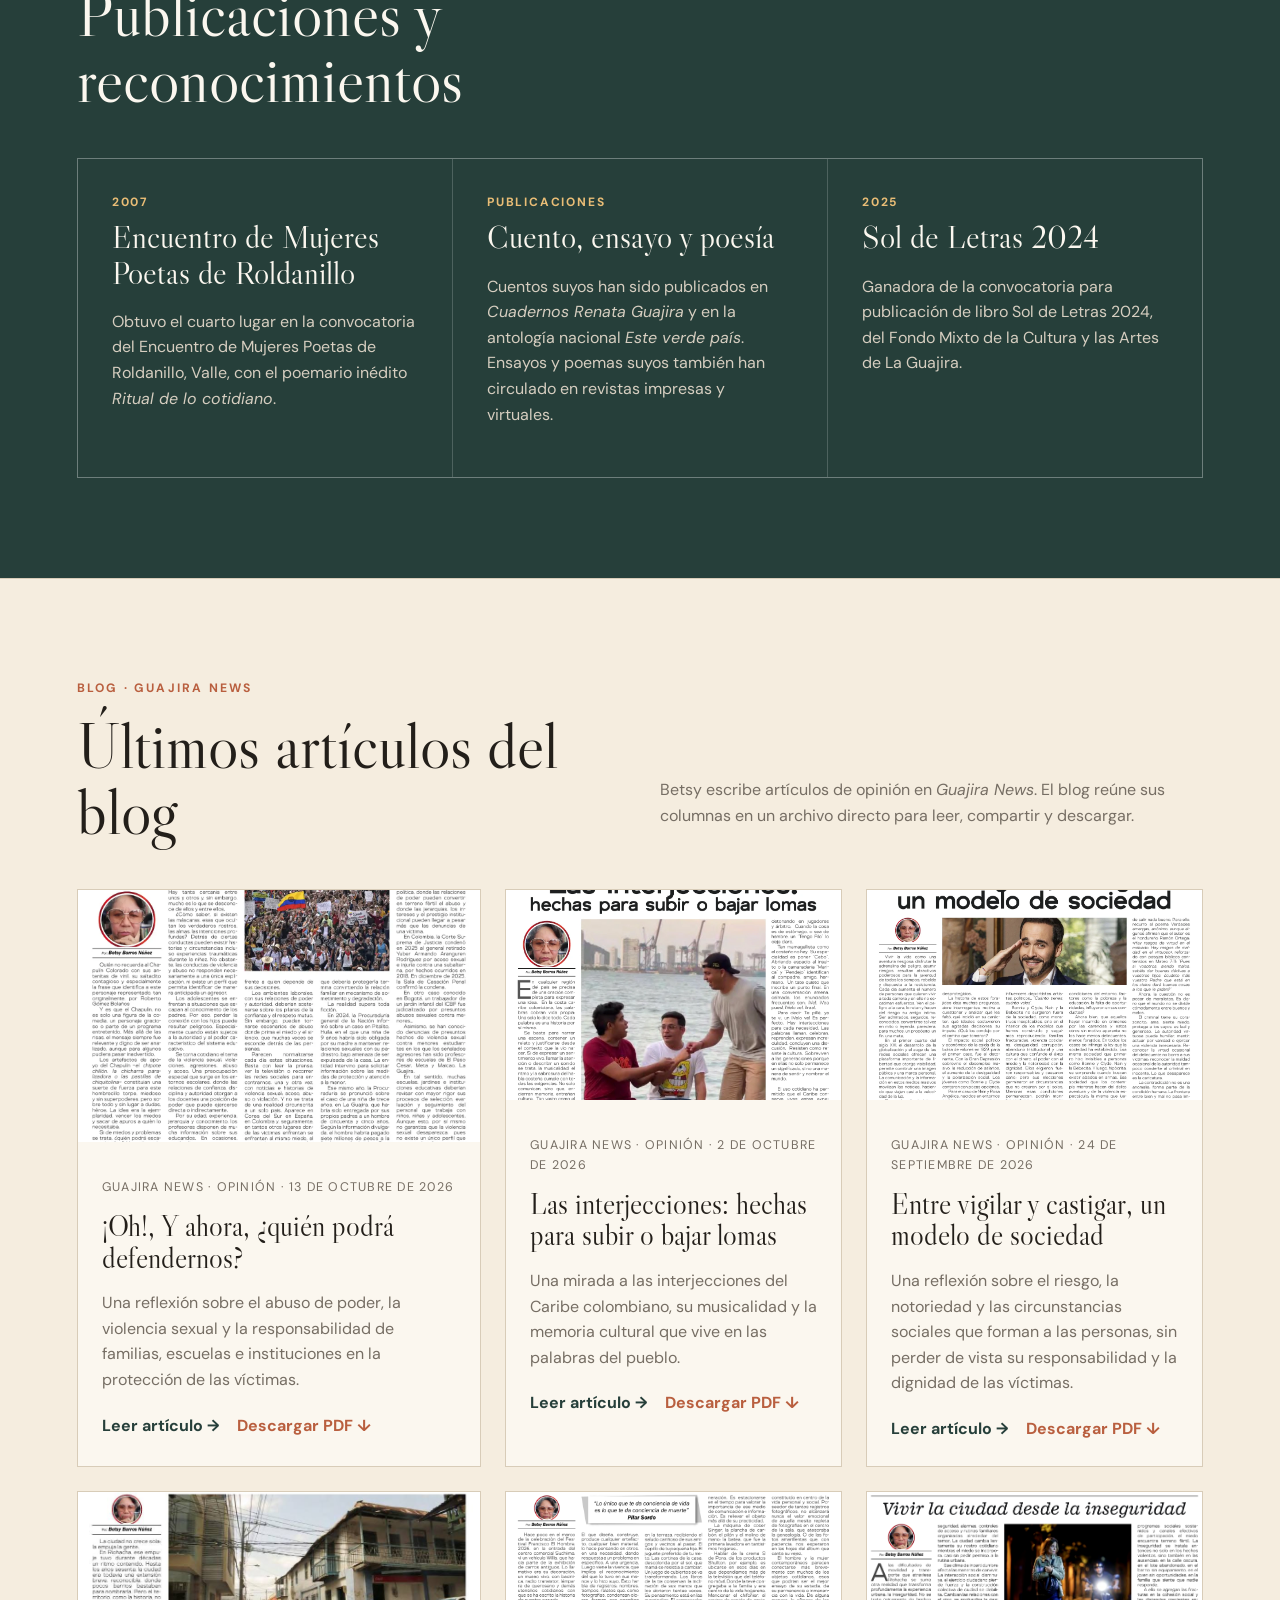
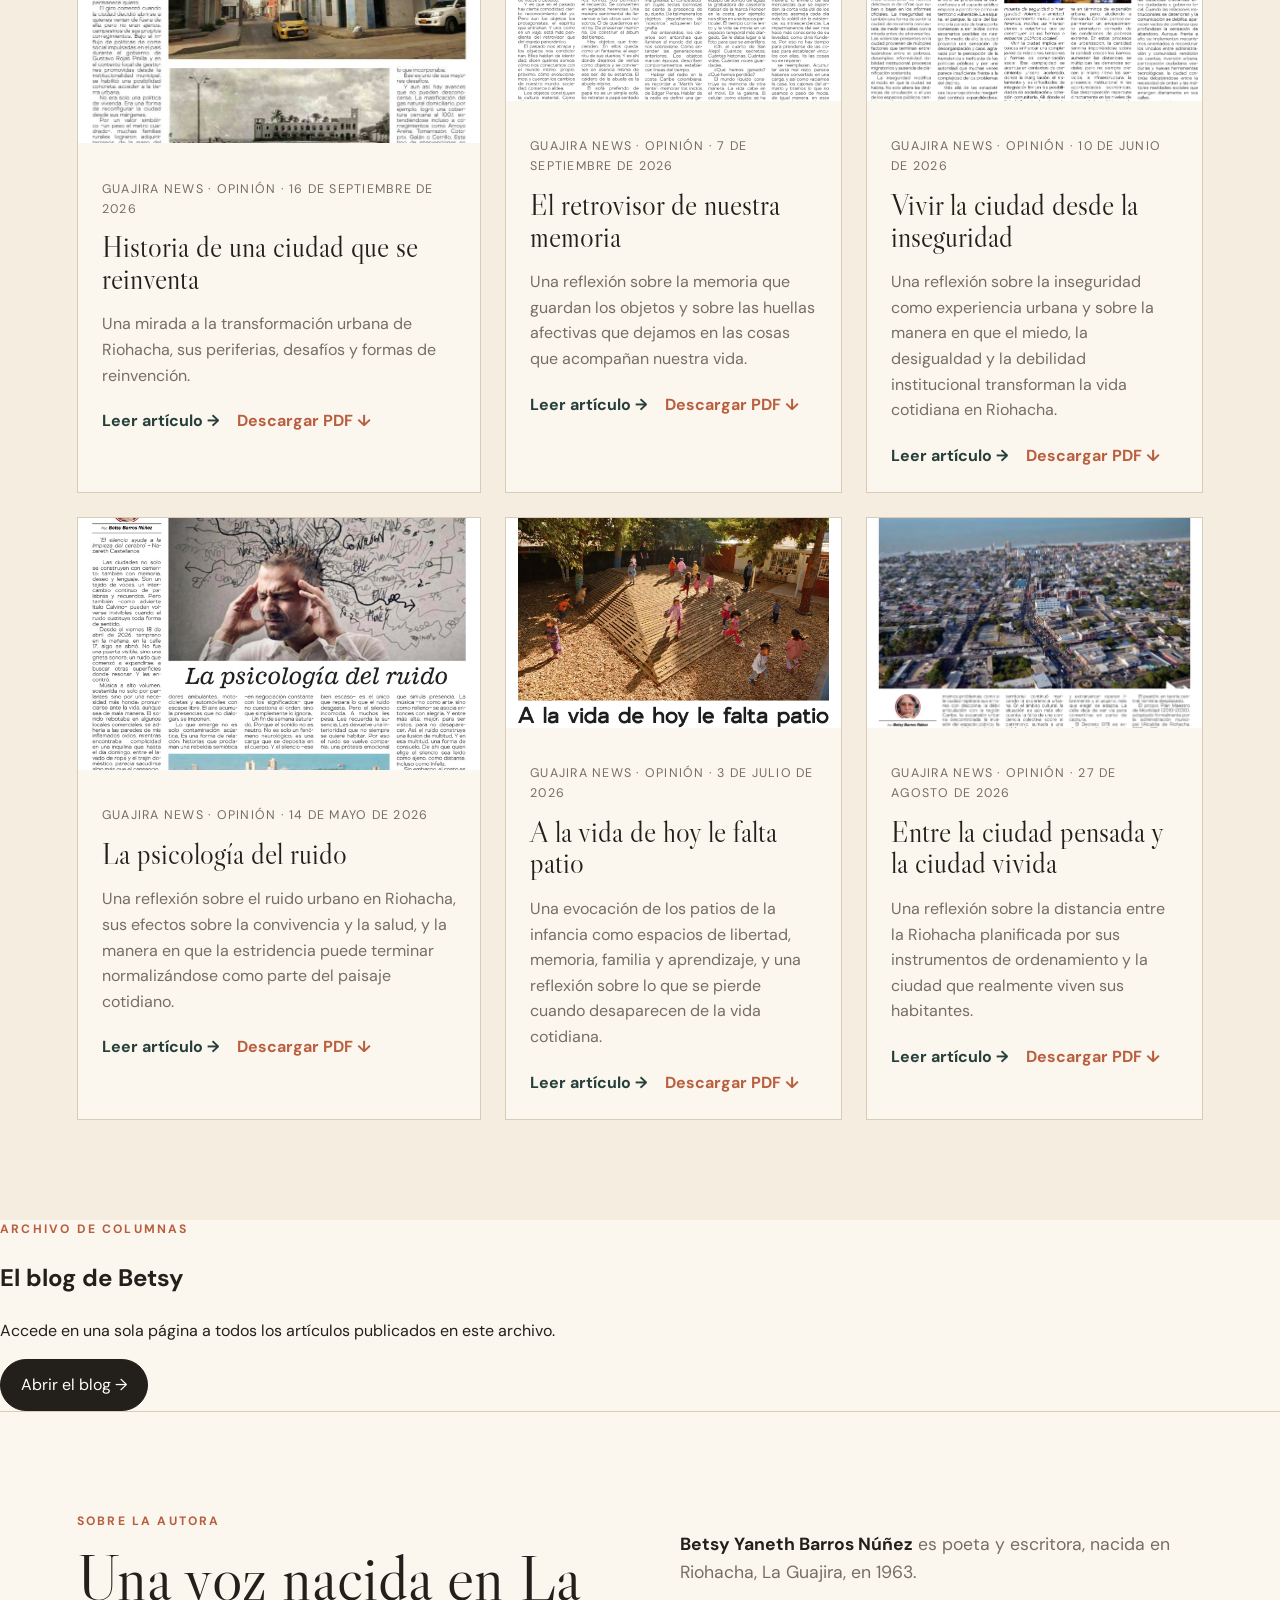
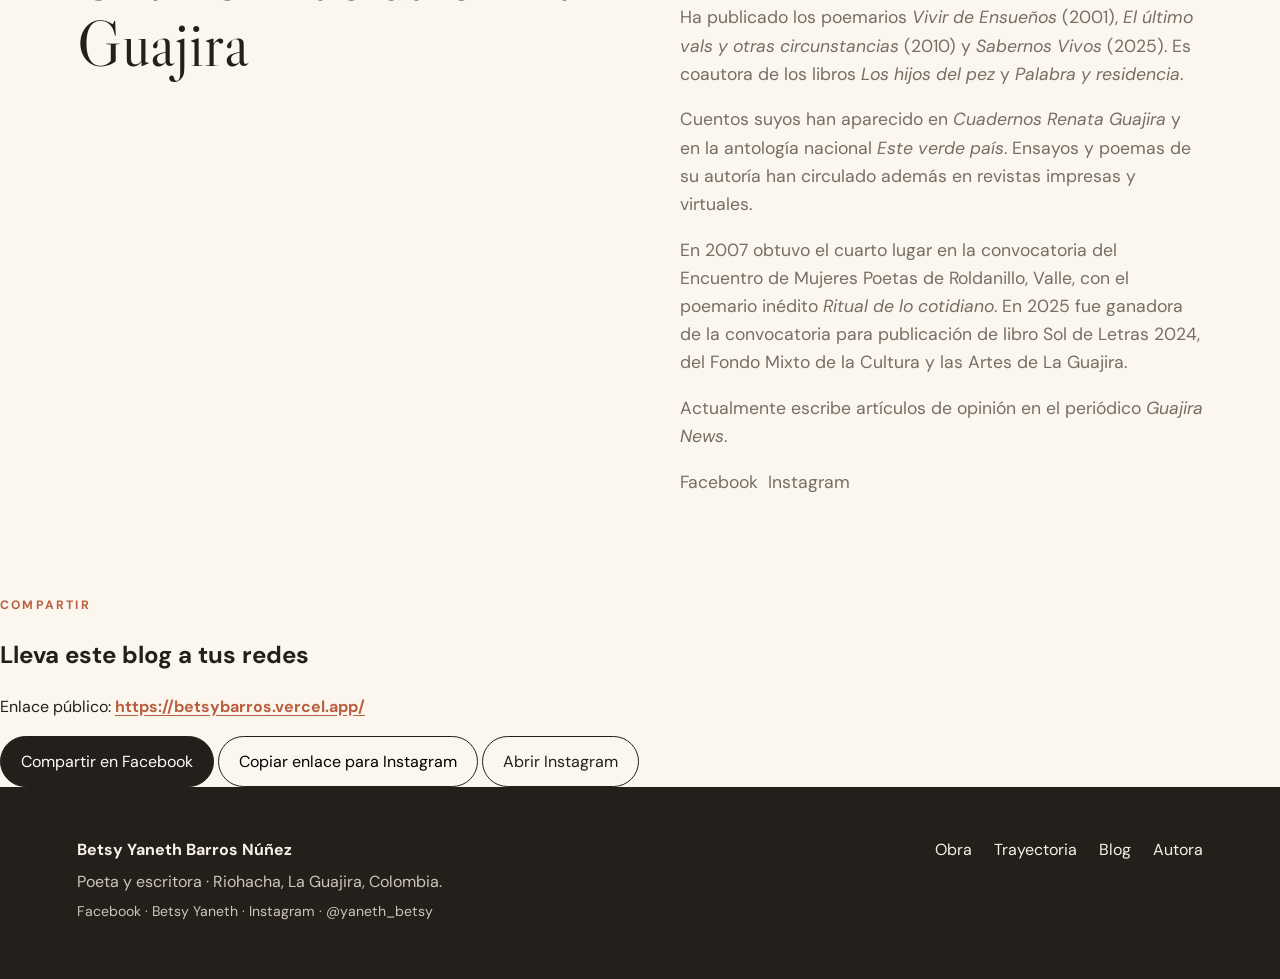
==== commit e8a81420: "Publicar columna del 13 de octubre: ¡Oh!, Y ahora, ¿quién podrá defendernos?" ====
--- a/index.html
+++ b/index.html
@@ -142,7 +142,7 @@
 </div>
 <p>Betsy escribe artículos de opinión en <em>Guajira News</em>. El blog reúne sus columnas en un archivo directo para leer, compartir y descargar.</p>
 </div>
-<div class="articles-grid"><article class="article-card featured"><div class="article-image article-photo"><img alt="Página 6 del artículo Las interjecciones: hechas para subir o bajar lomas publicado en Guajira News" src="assets/las-interjecciones-hechas-para-subir-o-bajar-lomas-guajira-news.webp"/></div><div class="article-body"><p class="meta">Guajira News · Opinión · 2 de octubre de 2026</p><h3>Las interjecciones: hechas para subir o bajar lomas</h3><p>Una mirada a las interjecciones del Caribe colombiano, su musicalidad y la memoria cultural que vive en las palabras del pueblo.</p><div class="card-actions"><a class="text-link" href="las-interjecciones-hechas-para-subir-o-bajar-lomas.html">Leer artículo →</a><a class="text-link subtle-link" download="" href="downloads/las-interjecciones-hechas-para-subir-o-bajar-lomas-betsy-barros.pdf">Descargar PDF ↓</a></div></div></article><article class="article-card"><div class="article-image article-photo"><img alt="Página 12 del artículo Entre vigilar y castigar, un modelo de sociedad publicado en Guajira News" src="assets/entre-vigilar-y-castigar-un-modelo-de-sociedad-guajira-news.webp"/></div><div class="article-body"><p class="meta">Guajira News · Opinión · 24 de septiembre de 2026</p><h3>Entre vigilar y castigar, un modelo de sociedad</h3><p>Una reflexión sobre el riesgo, la notoriedad y las circunstancias sociales que forman a las personas, sin perder de vista su responsabilidad y la dignidad de las víctimas.</p><div class="card-actions"><a class="text-link" href="entre-vigilar-y-castigar-un-modelo-de-sociedad.html">Leer artículo →</a><a class="text-link subtle-link" download="" href="downloads/entre-vigilar-y-castigar-un-modelo-de-sociedad-betsy-barros.pdf">Descargar PDF ↓</a></div></div></article><article class="article-card"><div class="article-image article-photo"><img alt="Página del artículo Historia de una ciudad que se reinventa publicado en Guajira News" src="assets/historia-de-una-ciudad-que-se-reinventa-guajira-news.jpg"/></div><div class="article-body"><p class="meta">Guajira News · Opinión · 16 de septiembre de 2026</p><h3>Historia de una ciudad que se reinventa</h3><p>Una mirada a la transformación urbana de Riohacha, sus periferias, desafíos y formas de reinvención.</p><div class="card-actions"><a class="text-link" href="historia-de-una-ciudad-que-se-reinventa.html">Leer artículo →</a><a class="text-link subtle-link" download="" href="downloads/historia-de-una-ciudad-que-se-reinventa-betsy-barros.pdf">Descargar PDF ↓</a></div></div></article>
+<div class="articles-grid"><article class="article-card featured"><div class="article-image article-photo"><img alt="Página 12 del artículo ¡Oh!, Y ahora, ¿quién podrá defendernos? publicado en Guajira News" src="assets/oh-y-ahora-quien-podra-defendernos-guajira-news.webp"/></div><div class="article-body"><p class="meta">Guajira News · Opinión · 13 de octubre de 2026</p><h3>¡Oh!, Y ahora, ¿quién podrá defendernos?</h3><p>Una reflexión sobre el abuso de poder, la violencia sexual y la responsabilidad de familias, escuelas e instituciones en la protección de las víctimas.</p><div class="card-actions"><a class="text-link" href="oh-y-ahora-quien-podra-defendernos.html">Leer artículo →</a><a class="text-link subtle-link" download="" href="downloads/oh-y-ahora-quien-podra-defendernos-betsy-barros.pdf">Descargar PDF ↓</a></div></div></article><article class="article-card"><div class="article-image article-photo"><img alt="Página 6 del artículo Las interjecciones: hechas para subir o bajar lomas publicado en Guajira News" src="assets/las-interjecciones-hechas-para-subir-o-bajar-lomas-guajira-news.webp"/></div><div class="article-body"><p class="meta">Guajira News · Opinión · 2 de octubre de 2026</p><h3>Las interjecciones: hechas para subir o bajar lomas</h3><p>Una mirada a las interjecciones del Caribe colombiano, su musicalidad y la memoria cultural que vive en las palabras del pueblo.</p><div class="card-actions"><a class="text-link" href="las-interjecciones-hechas-para-subir-o-bajar-lomas.html">Leer artículo →</a><a class="text-link subtle-link" download="" href="downloads/las-interjecciones-hechas-para-subir-o-bajar-lomas-betsy-barros.pdf">Descargar PDF ↓</a></div></div></article><article class="article-card"><div class="article-image article-photo"><img alt="Página 12 del artículo Entre vigilar y castigar, un modelo de sociedad publicado en Guajira News" src="assets/entre-vigilar-y-castigar-un-modelo-de-sociedad-guajira-news.webp"/></div><div class="article-body"><p class="meta">Guajira News · Opinión · 24 de septiembre de 2026</p><h3>Entre vigilar y castigar, un modelo de sociedad</h3><p>Una reflexión sobre el riesgo, la notoriedad y las circunstancias sociales que forman a las personas, sin perder de vista su responsabilidad y la dignidad de las víctimas.</p><div class="card-actions"><a class="text-link" href="entre-vigilar-y-castigar-un-modelo-de-sociedad.html">Leer artículo →</a><a class="text-link subtle-link" download="" href="downloads/entre-vigilar-y-castigar-un-modelo-de-sociedad-betsy-barros.pdf">Descargar PDF ↓</a></div></div></article><article class="article-card"><div class="article-image article-photo"><img alt="Página del artículo Historia de una ciudad que se reinventa publicado en Guajira News" src="assets/historia-de-una-ciudad-que-se-reinventa-guajira-news.jpg"/></div><div class="article-body"><p class="meta">Guajira News · Opinión · 16 de septiembre de 2026</p><h3>Historia de una ciudad que se reinventa</h3><p>Una mirada a la transformación urbana de Riohacha, sus periferias, desafíos y formas de reinvención.</p><div class="card-actions"><a class="text-link" href="historia-de-una-ciudad-que-se-reinventa.html">Leer artículo →</a><a class="text-link subtle-link" download="" href="downloads/historia-de-una-ciudad-que-se-reinventa-betsy-barros.pdf">Descargar PDF ↓</a></div></div></article>
 <article class="article-card"><div class="article-image article-photo"><img alt="Página del artículo El retrovisor de nuestra memoria publicado en Guajira News" src="assets/el-retrovisor-de-nuestra-memoria-guajira-news.png"/></div><div class="article-body"><p class="meta">Guajira News · Opinión · 7 de septiembre de 2026</p><h3>El retrovisor de nuestra memoria</h3><p>Una reflexión sobre la memoria que guardan los objetos y sobre las huellas afectivas que dejamos en las cosas que acompañan nuestra vida.</p><div class="card-actions"><a class="text-link" href="el-retrovisor-de-nuestra-memoria.html">Leer artículo →</a><a class="text-link subtle-link" download="" href="downloads/el-retrovisor-de-nuestra-memoria-betsy-barros.pdf">Descargar PDF ↓</a></div></div></article>
 <article class="article-card">
 <div class="article-image article-photo"><img alt="Recorte del artículo Vivir la ciudad desde la inseguridad publicado en Guajira News" src="assets/vivir-ciudad-recorte.png"/></div>
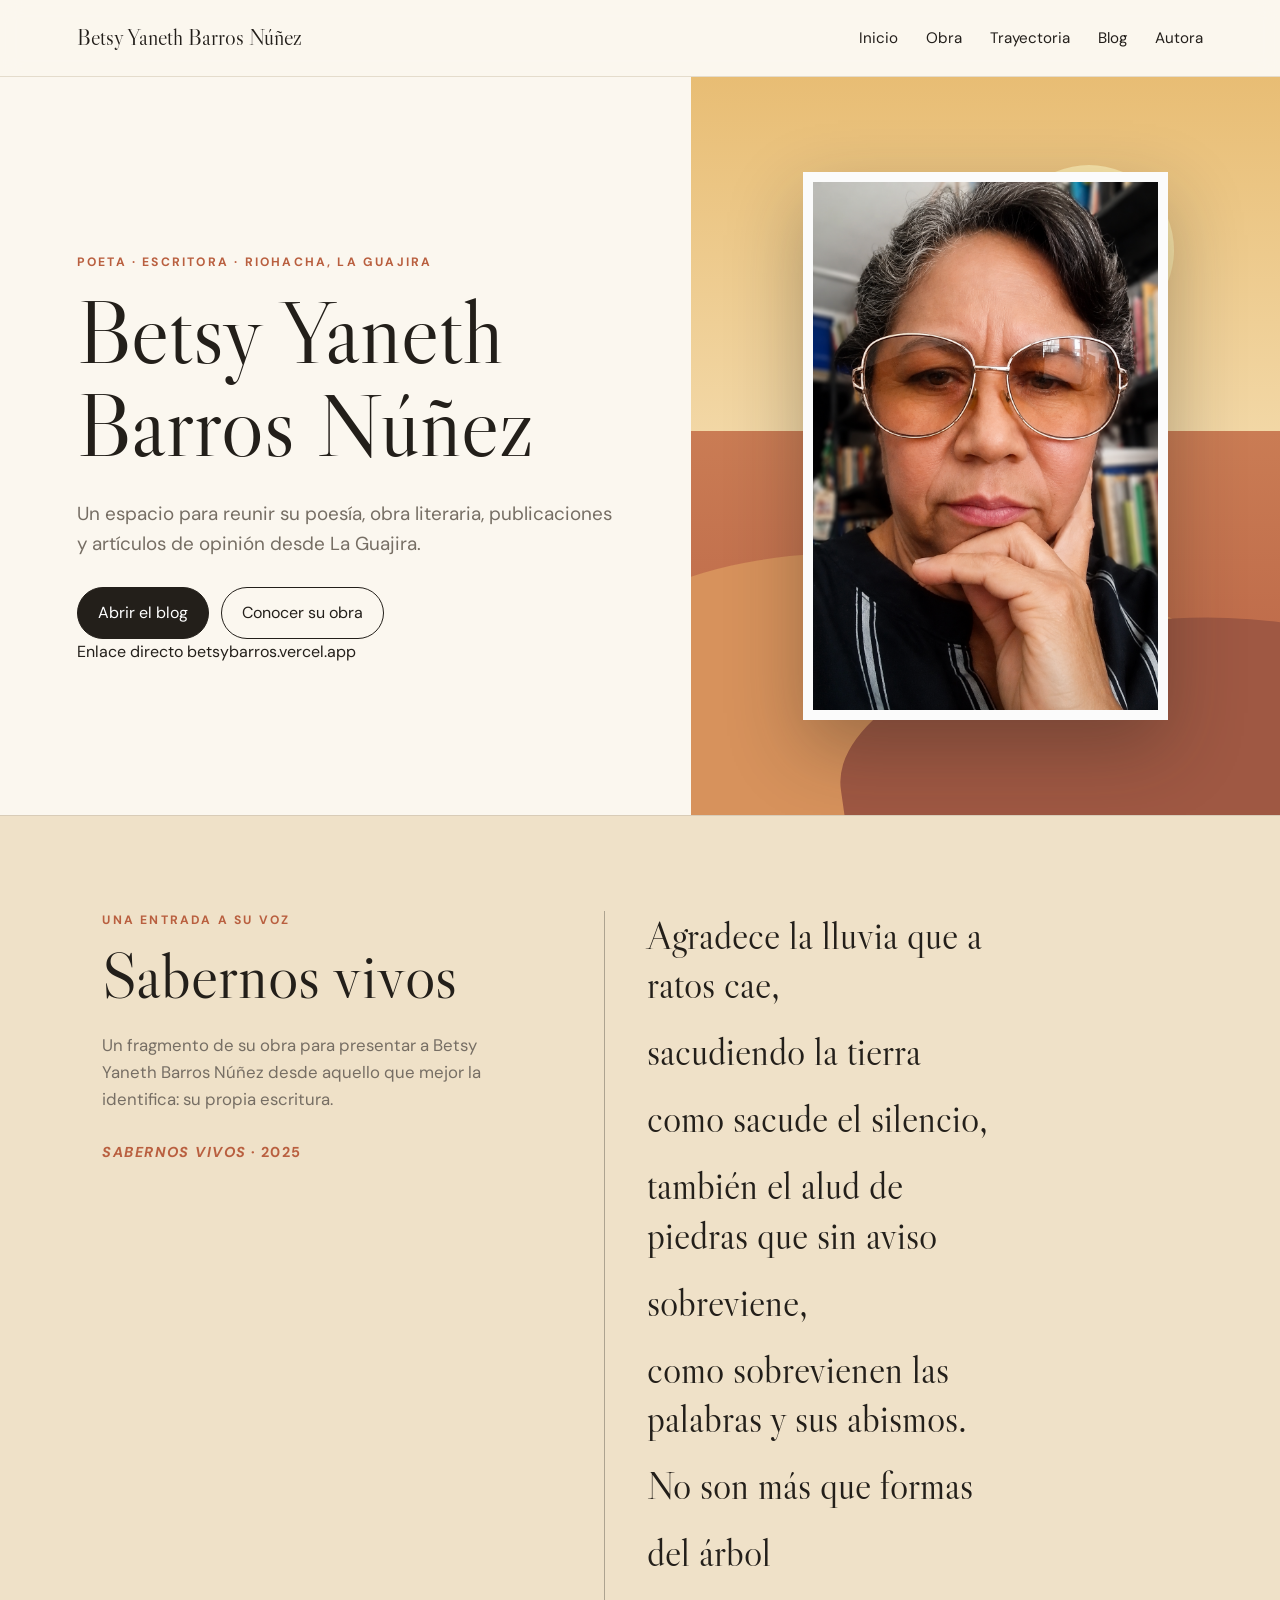
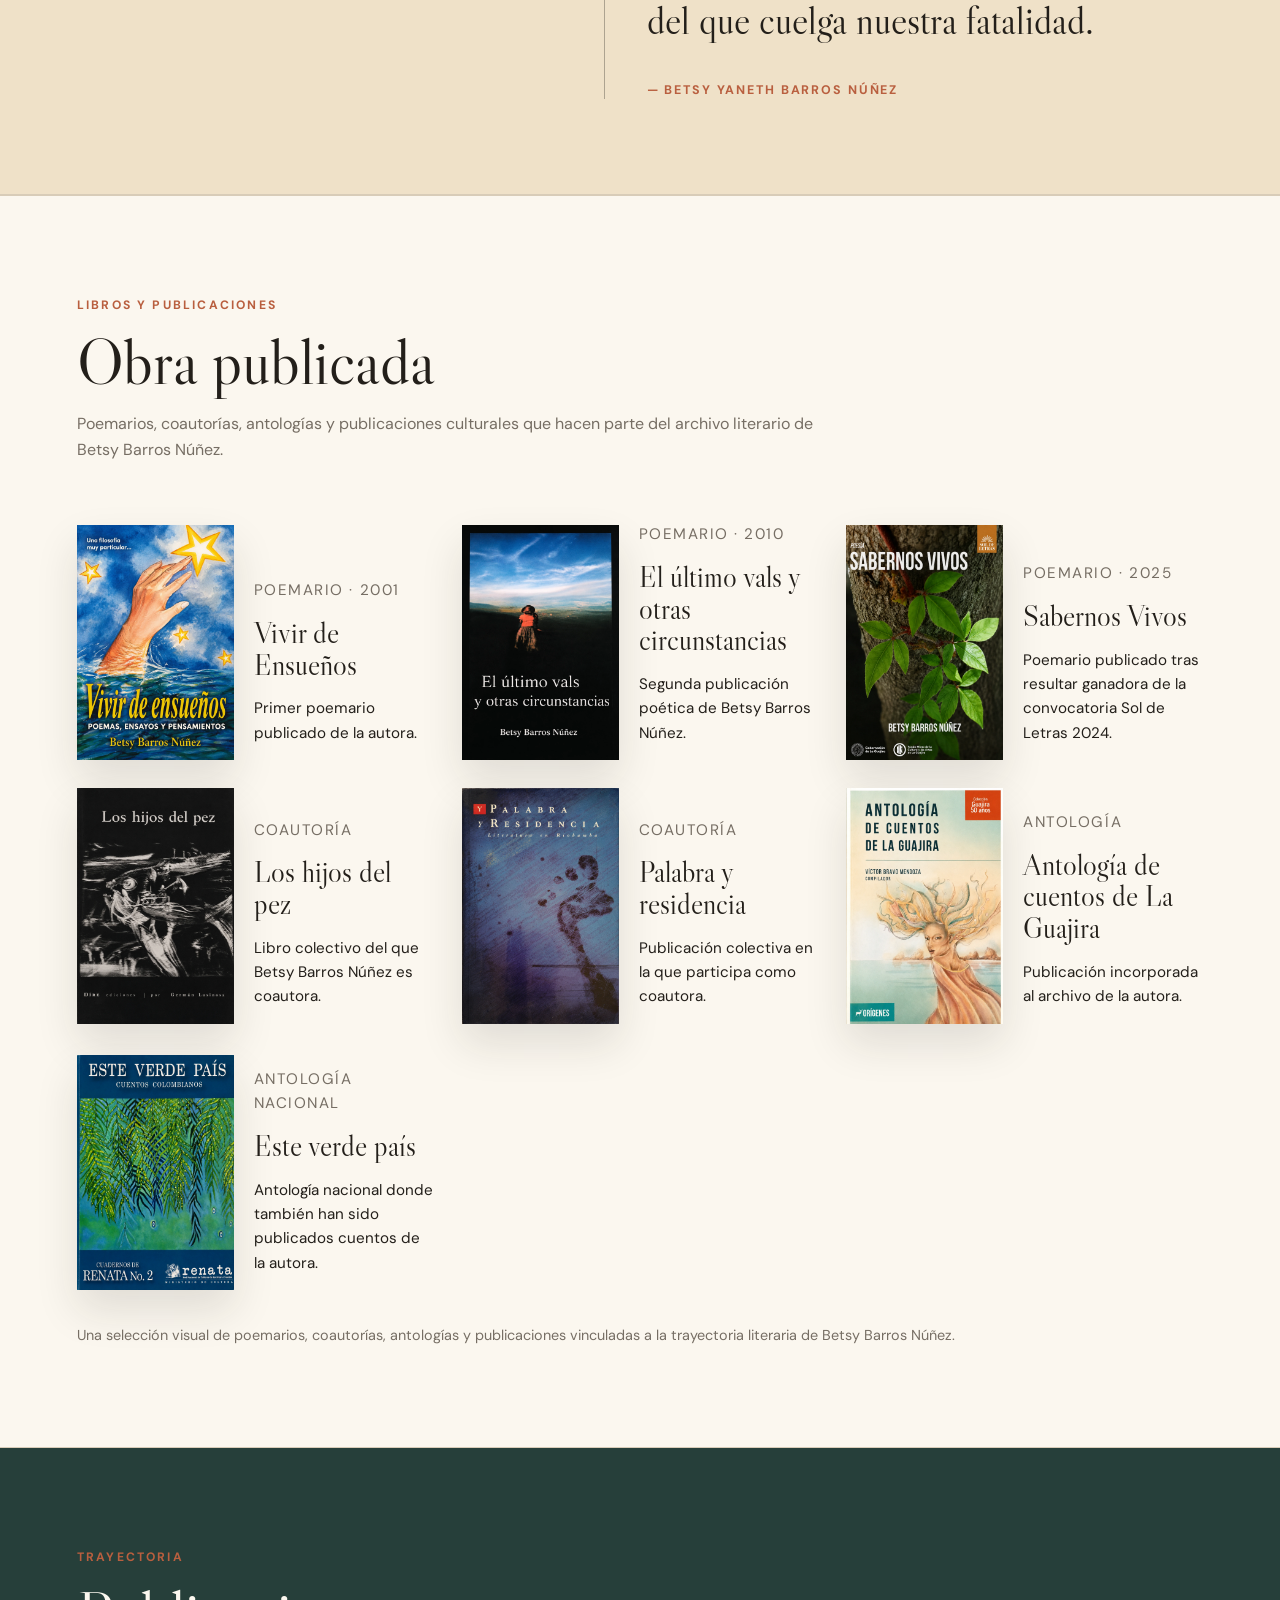
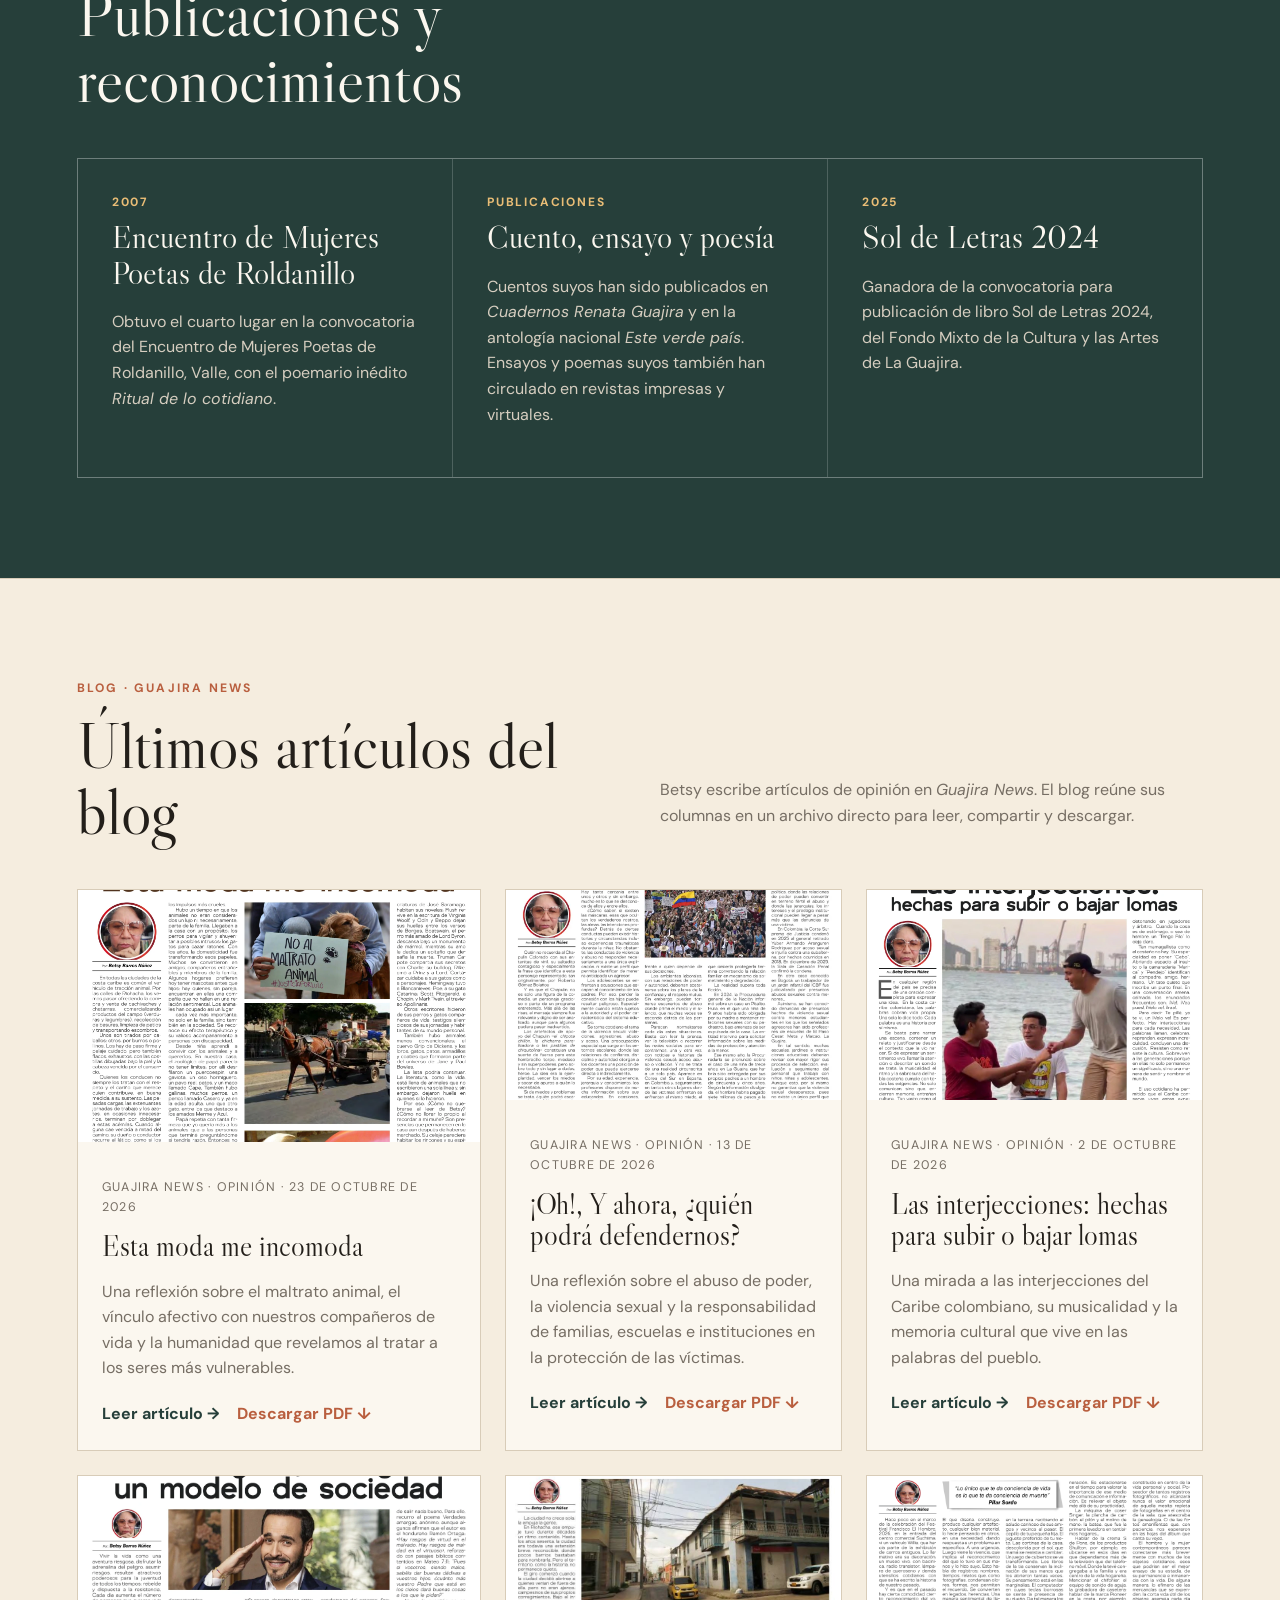
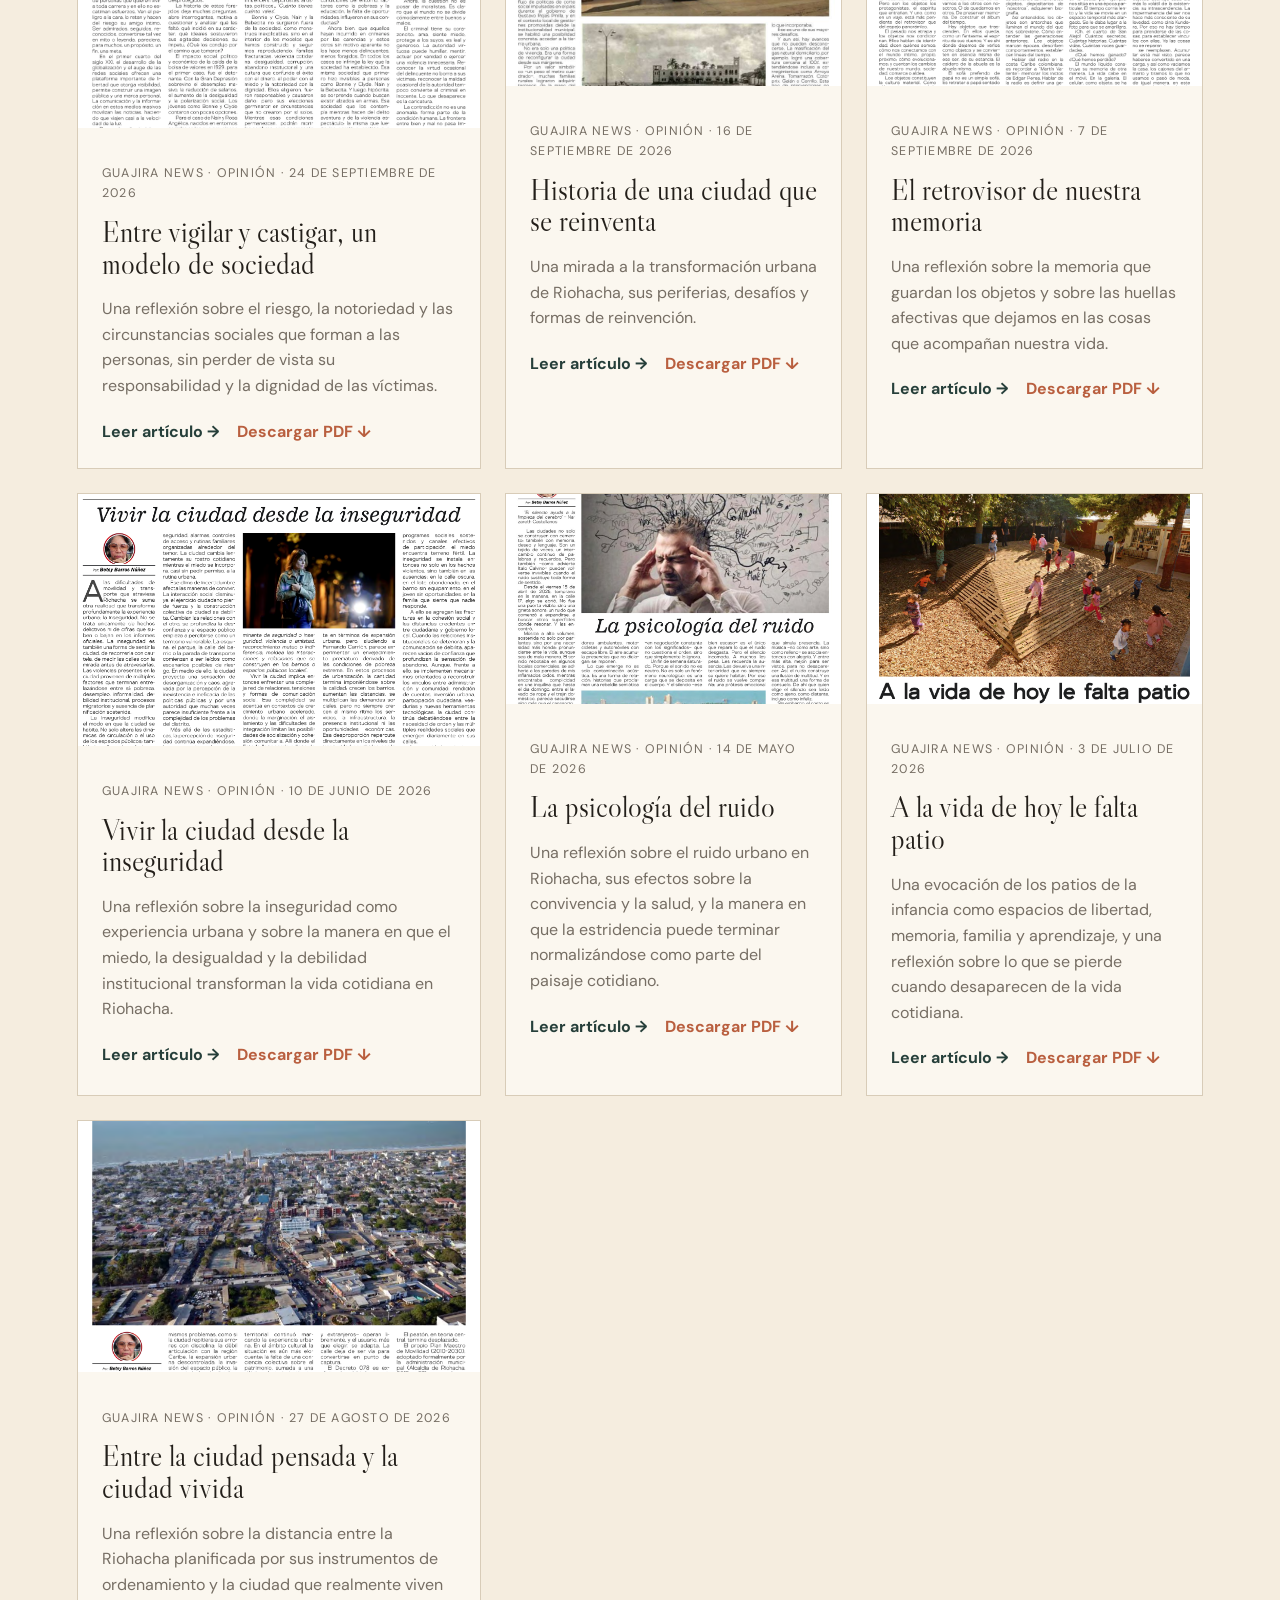
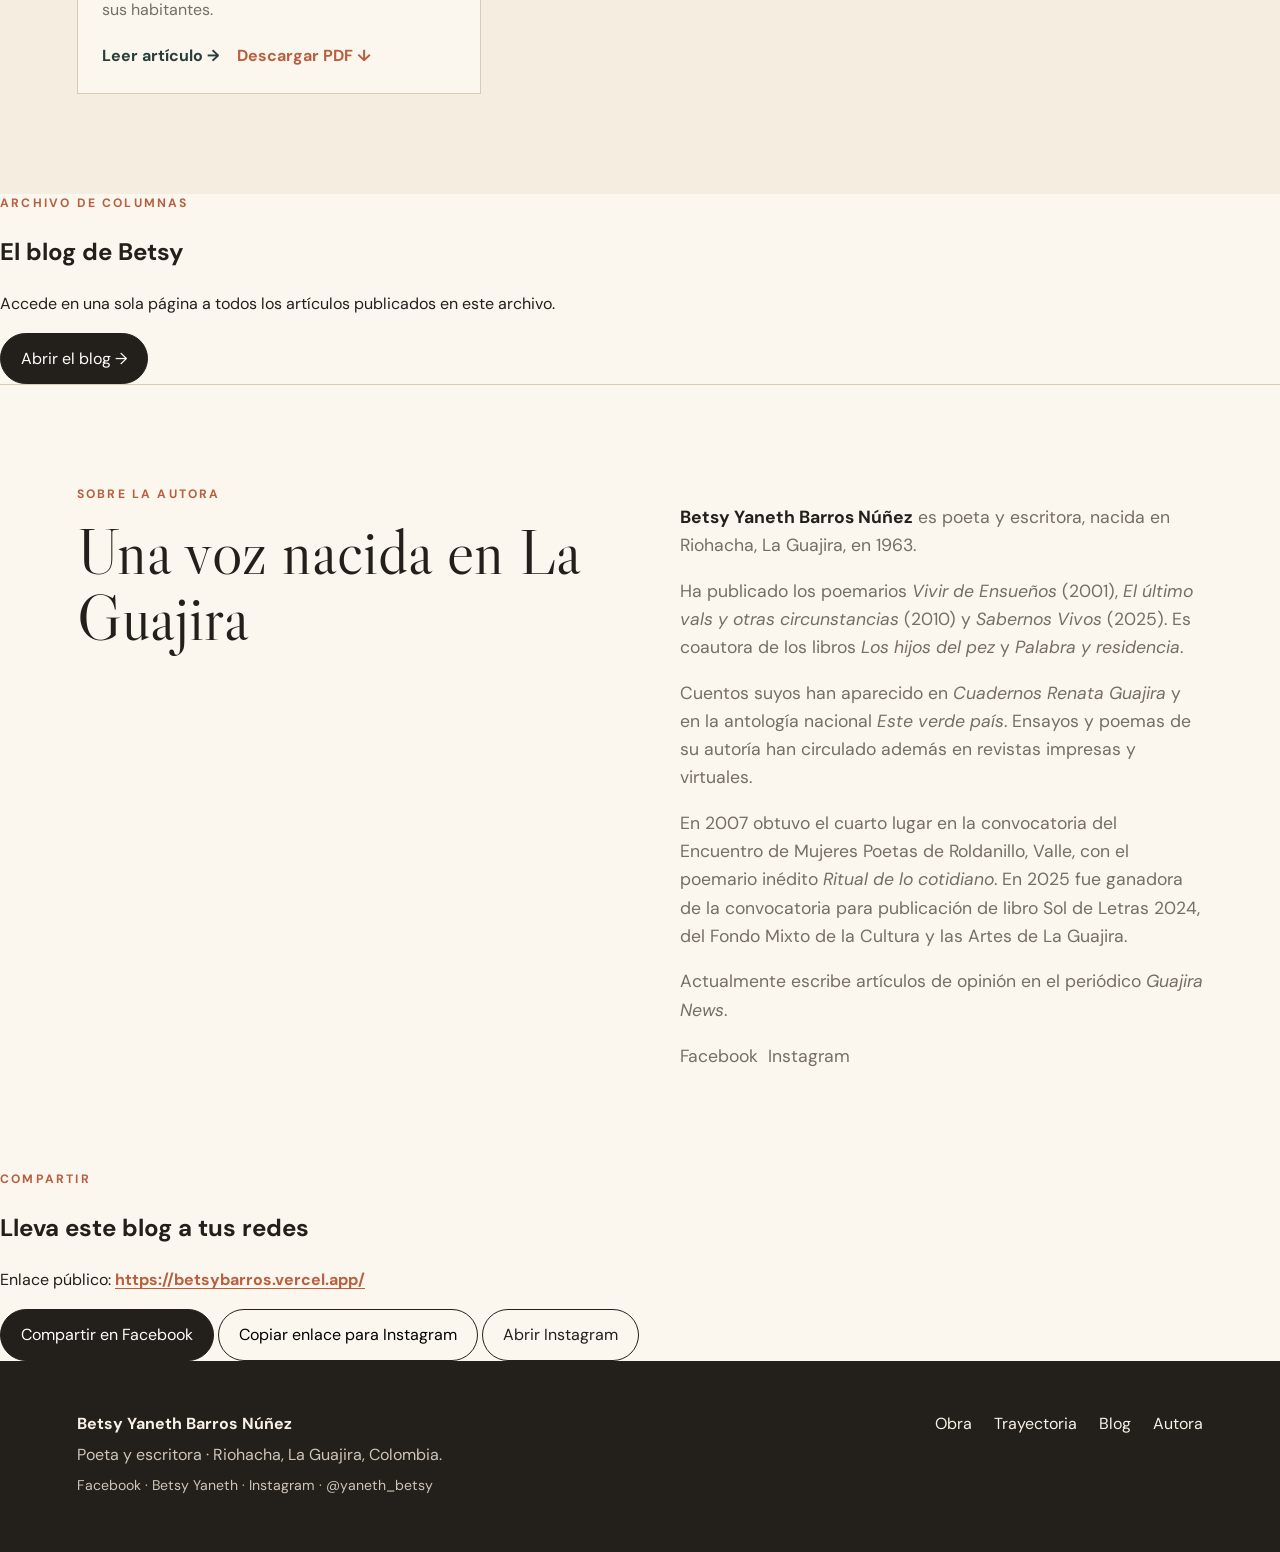
==== commit f4bf3a08: "Publicar columna del 23 de octubre: Esta moda me incomoda" ====
--- a/index.html
+++ b/index.html
@@ -142,7 +142,7 @@
 </div>
 <p>Betsy escribe artículos de opinión en <em>Guajira News</em>. El blog reúne sus columnas en un archivo directo para leer, compartir y descargar.</p>
 </div>
-<div class="articles-grid"><article class="article-card featured"><div class="article-image article-photo"><img alt="Página 12 del artículo ¡Oh!, Y ahora, ¿quién podrá defendernos? publicado en Guajira News" src="assets/oh-y-ahora-quien-podra-defendernos-guajira-news.webp"/></div><div class="article-body"><p class="meta">Guajira News · Opinión · 13 de octubre de 2026</p><h3>¡Oh!, Y ahora, ¿quién podrá defendernos?</h3><p>Una reflexión sobre el abuso de poder, la violencia sexual y la responsabilidad de familias, escuelas e instituciones en la protección de las víctimas.</p><div class="card-actions"><a class="text-link" href="oh-y-ahora-quien-podra-defendernos.html">Leer artículo →</a><a class="text-link subtle-link" download="" href="downloads/oh-y-ahora-quien-podra-defendernos-betsy-barros.pdf">Descargar PDF ↓</a></div></div></article><article class="article-card"><div class="article-image article-photo"><img alt="Página 6 del artículo Las interjecciones: hechas para subir o bajar lomas publicado en Guajira News" src="assets/las-interjecciones-hechas-para-subir-o-bajar-lomas-guajira-news.webp"/></div><div class="article-body"><p class="meta">Guajira News · Opinión · 2 de octubre de 2026</p><h3>Las interjecciones: hechas para subir o bajar lomas</h3><p>Una mirada a las interjecciones del Caribe colombiano, su musicalidad y la memoria cultural que vive en las palabras del pueblo.</p><div class="card-actions"><a class="text-link" href="las-interjecciones-hechas-para-subir-o-bajar-lomas.html">Leer artículo →</a><a class="text-link subtle-link" download="" href="downloads/las-interjecciones-hechas-para-subir-o-bajar-lomas-betsy-barros.pdf">Descargar PDF ↓</a></div></div></article><article class="article-card"><div class="article-image article-photo"><img alt="Página 12 del artículo Entre vigilar y castigar, un modelo de sociedad publicado en Guajira News" src="assets/entre-vigilar-y-castigar-un-modelo-de-sociedad-guajira-news.webp"/></div><div class="article-body"><p class="meta">Guajira News · Opinión · 24 de septiembre de 2026</p><h3>Entre vigilar y castigar, un modelo de sociedad</h3><p>Una reflexión sobre el riesgo, la notoriedad y las circunstancias sociales que forman a las personas, sin perder de vista su responsabilidad y la dignidad de las víctimas.</p><div class="card-actions"><a class="text-link" href="entre-vigilar-y-castigar-un-modelo-de-sociedad.html">Leer artículo →</a><a class="text-link subtle-link" download="" href="downloads/entre-vigilar-y-castigar-un-modelo-de-sociedad-betsy-barros.pdf">Descargar PDF ↓</a></div></div></article><article class="article-card"><div class="article-image article-photo"><img alt="Página del artículo Historia de una ciudad que se reinventa publicado en Guajira News" src="assets/historia-de-una-ciudad-que-se-reinventa-guajira-news.jpg"/></div><div class="article-body"><p class="meta">Guajira News · Opinión · 16 de septiembre de 2026</p><h3>Historia de una ciudad que se reinventa</h3><p>Una mirada a la transformación urbana de Riohacha, sus periferias, desafíos y formas de reinvención.</p><div class="card-actions"><a class="text-link" href="historia-de-una-ciudad-que-se-reinventa.html">Leer artículo →</a><a class="text-link subtle-link" download="" href="downloads/historia-de-una-ciudad-que-se-reinventa-betsy-barros.pdf">Descargar PDF ↓</a></div></div></article>
+<div class="articles-grid"><article class="article-card featured"><div class="article-image article-photo"><img alt="Página 10 del artículo Esta moda me incomoda publicado en Guajira News" src="assets/esta-moda-me-incomoda-guajira-news.webp"/></div><div class="article-body"><p class="meta">Guajira News · Opinión · 23 de octubre de 2026</p><h3>Esta moda me incomoda</h3><p>Una reflexión sobre el maltrato animal, el vínculo afectivo con nuestros compañeros de vida y la humanidad que revelamos al tratar a los seres más vulnerables.</p><div class="card-actions"><a class="text-link" href="esta-moda-me-incomoda.html">Leer artículo →</a><a class="text-link subtle-link" download="" href="downloads/esta-moda-me-incomoda-betsy-barros.pdf">Descargar PDF ↓</a></div></div></article><article class="article-card"><div class="article-image article-photo"><img alt="Página 12 del artículo ¡Oh!, Y ahora, ¿quién podrá defendernos? publicado en Guajira News" src="assets/oh-y-ahora-quien-podra-defendernos-guajira-news.webp"/></div><div class="article-body"><p class="meta">Guajira News · Opinión · 13 de octubre de 2026</p><h3>¡Oh!, Y ahora, ¿quién podrá defendernos?</h3><p>Una reflexión sobre el abuso de poder, la violencia sexual y la responsabilidad de familias, escuelas e instituciones en la protección de las víctimas.</p><div class="card-actions"><a class="text-link" href="oh-y-ahora-quien-podra-defendernos.html">Leer artículo →</a><a class="text-link subtle-link" download="" href="downloads/oh-y-ahora-quien-podra-defendernos-betsy-barros.pdf">Descargar PDF ↓</a></div></div></article><article class="article-card"><div class="article-image article-photo"><img alt="Página 6 del artículo Las interjecciones: hechas para subir o bajar lomas publicado en Guajira News" src="assets/las-interjecciones-hechas-para-subir-o-bajar-lomas-guajira-news.webp"/></div><div class="article-body"><p class="meta">Guajira News · Opinión · 2 de octubre de 2026</p><h3>Las interjecciones: hechas para subir o bajar lomas</h3><p>Una mirada a las interjecciones del Caribe colombiano, su musicalidad y la memoria cultural que vive en las palabras del pueblo.</p><div class="card-actions"><a class="text-link" href="las-interjecciones-hechas-para-subir-o-bajar-lomas.html">Leer artículo →</a><a class="text-link subtle-link" download="" href="downloads/las-interjecciones-hechas-para-subir-o-bajar-lomas-betsy-barros.pdf">Descargar PDF ↓</a></div></div></article><article class="article-card"><div class="article-image article-photo"><img alt="Página 12 del artículo Entre vigilar y castigar, un modelo de sociedad publicado en Guajira News" src="assets/entre-vigilar-y-castigar-un-modelo-de-sociedad-guajira-news.webp"/></div><div class="article-body"><p class="meta">Guajira News · Opinión · 24 de septiembre de 2026</p><h3>Entre vigilar y castigar, un modelo de sociedad</h3><p>Una reflexión sobre el riesgo, la notoriedad y las circunstancias sociales que forman a las personas, sin perder de vista su responsabilidad y la dignidad de las víctimas.</p><div class="card-actions"><a class="text-link" href="entre-vigilar-y-castigar-un-modelo-de-sociedad.html">Leer artículo →</a><a class="text-link subtle-link" download="" href="downloads/entre-vigilar-y-castigar-un-modelo-de-sociedad-betsy-barros.pdf">Descargar PDF ↓</a></div></div></article><article class="article-card"><div class="article-image article-photo"><img alt="Página del artículo Historia de una ciudad que se reinventa publicado en Guajira News" src="assets/historia-de-una-ciudad-que-se-reinventa-guajira-news.jpg"/></div><div class="article-body"><p class="meta">Guajira News · Opinión · 16 de septiembre de 2026</p><h3>Historia de una ciudad que se reinventa</h3><p>Una mirada a la transformación urbana de Riohacha, sus periferias, desafíos y formas de reinvención.</p><div class="card-actions"><a class="text-link" href="historia-de-una-ciudad-que-se-reinventa.html">Leer artículo →</a><a class="text-link subtle-link" download="" href="downloads/historia-de-una-ciudad-que-se-reinventa-betsy-barros.pdf">Descargar PDF ↓</a></div></div></article>
 <article class="article-card"><div class="article-image article-photo"><img alt="Página del artículo El retrovisor de nuestra memoria publicado en Guajira News" src="assets/el-retrovisor-de-nuestra-memoria-guajira-news.png"/></div><div class="article-body"><p class="meta">Guajira News · Opinión · 7 de septiembre de 2026</p><h3>El retrovisor de nuestra memoria</h3><p>Una reflexión sobre la memoria que guardan los objetos y sobre las huellas afectivas que dejamos en las cosas que acompañan nuestra vida.</p><div class="card-actions"><a class="text-link" href="el-retrovisor-de-nuestra-memoria.html">Leer artículo →</a><a class="text-link subtle-link" download="" href="downloads/el-retrovisor-de-nuestra-memoria-betsy-barros.pdf">Descargar PDF ↓</a></div></div></article>
 <article class="article-card">
 <div class="article-image article-photo"><img alt="Recorte del artículo Vivir la ciudad desde la inseguridad publicado en Guajira News" src="assets/vivir-ciudad-recorte.png"/></div>
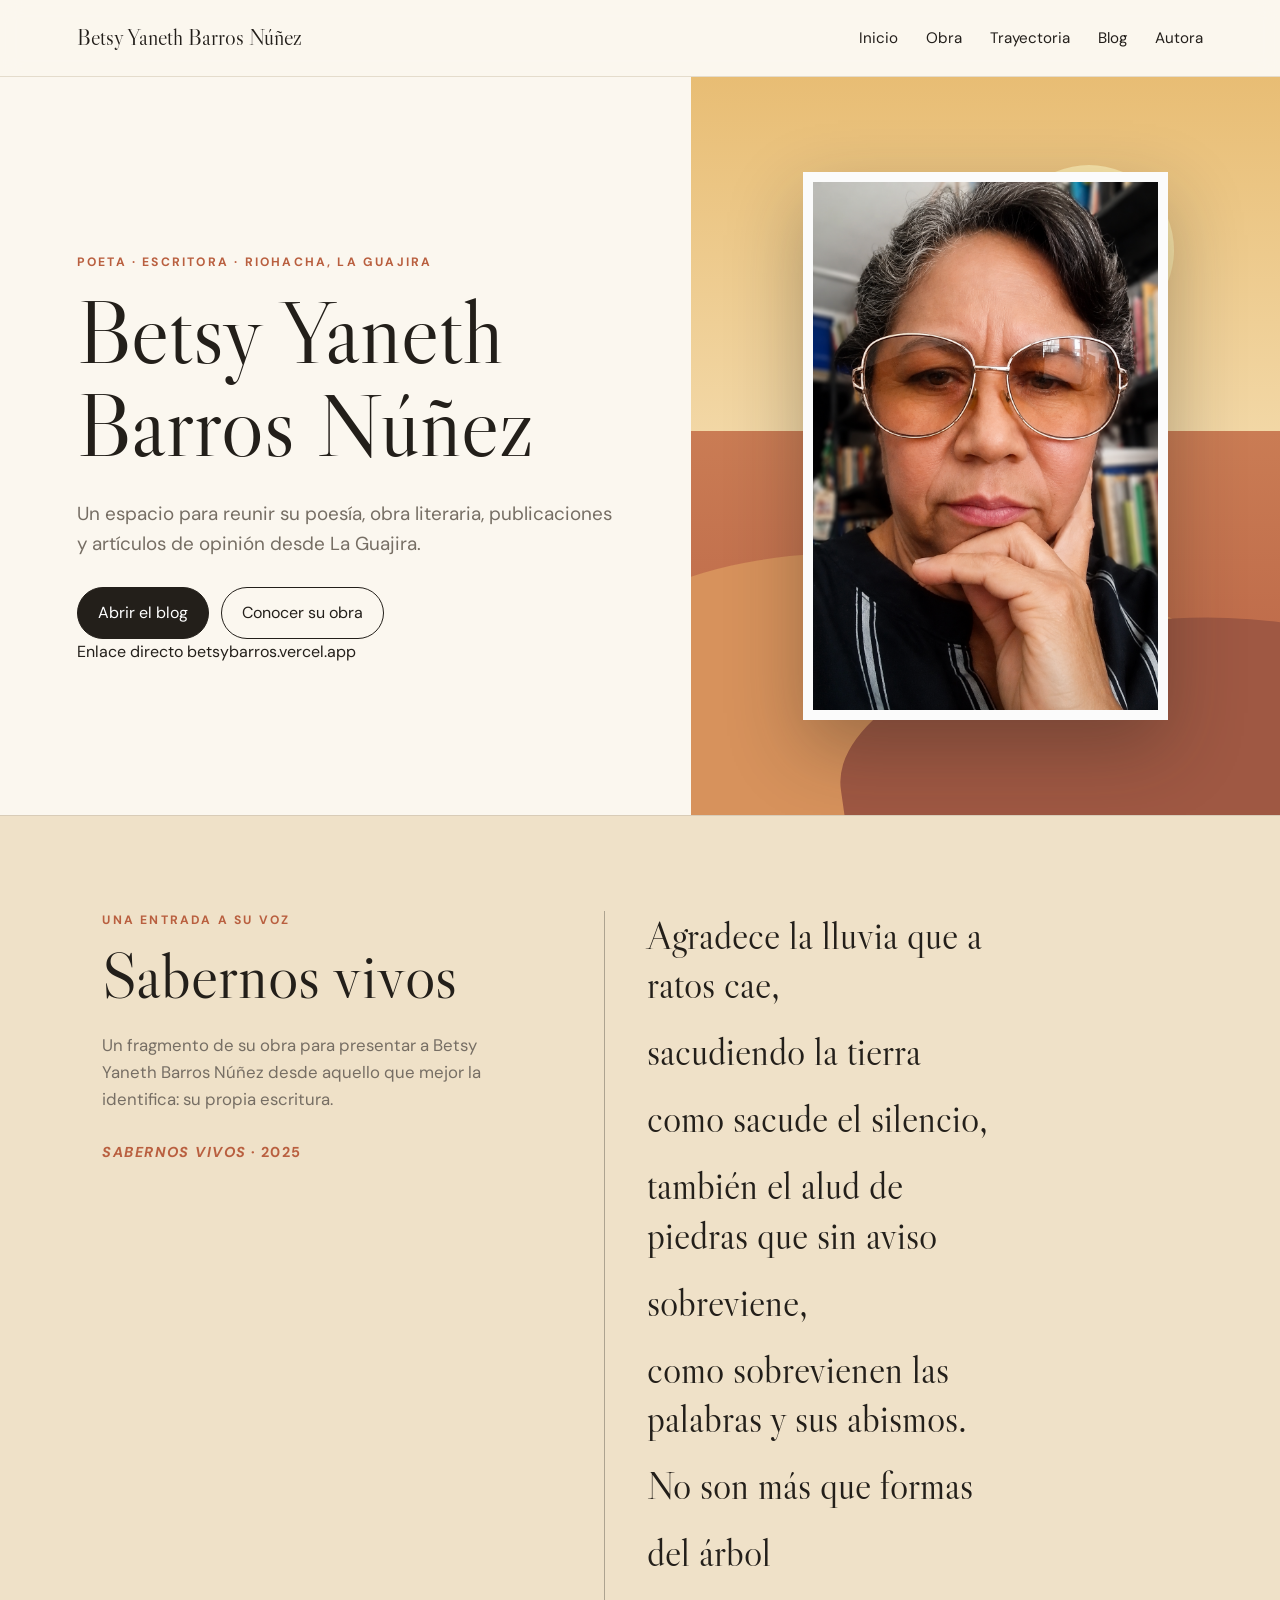
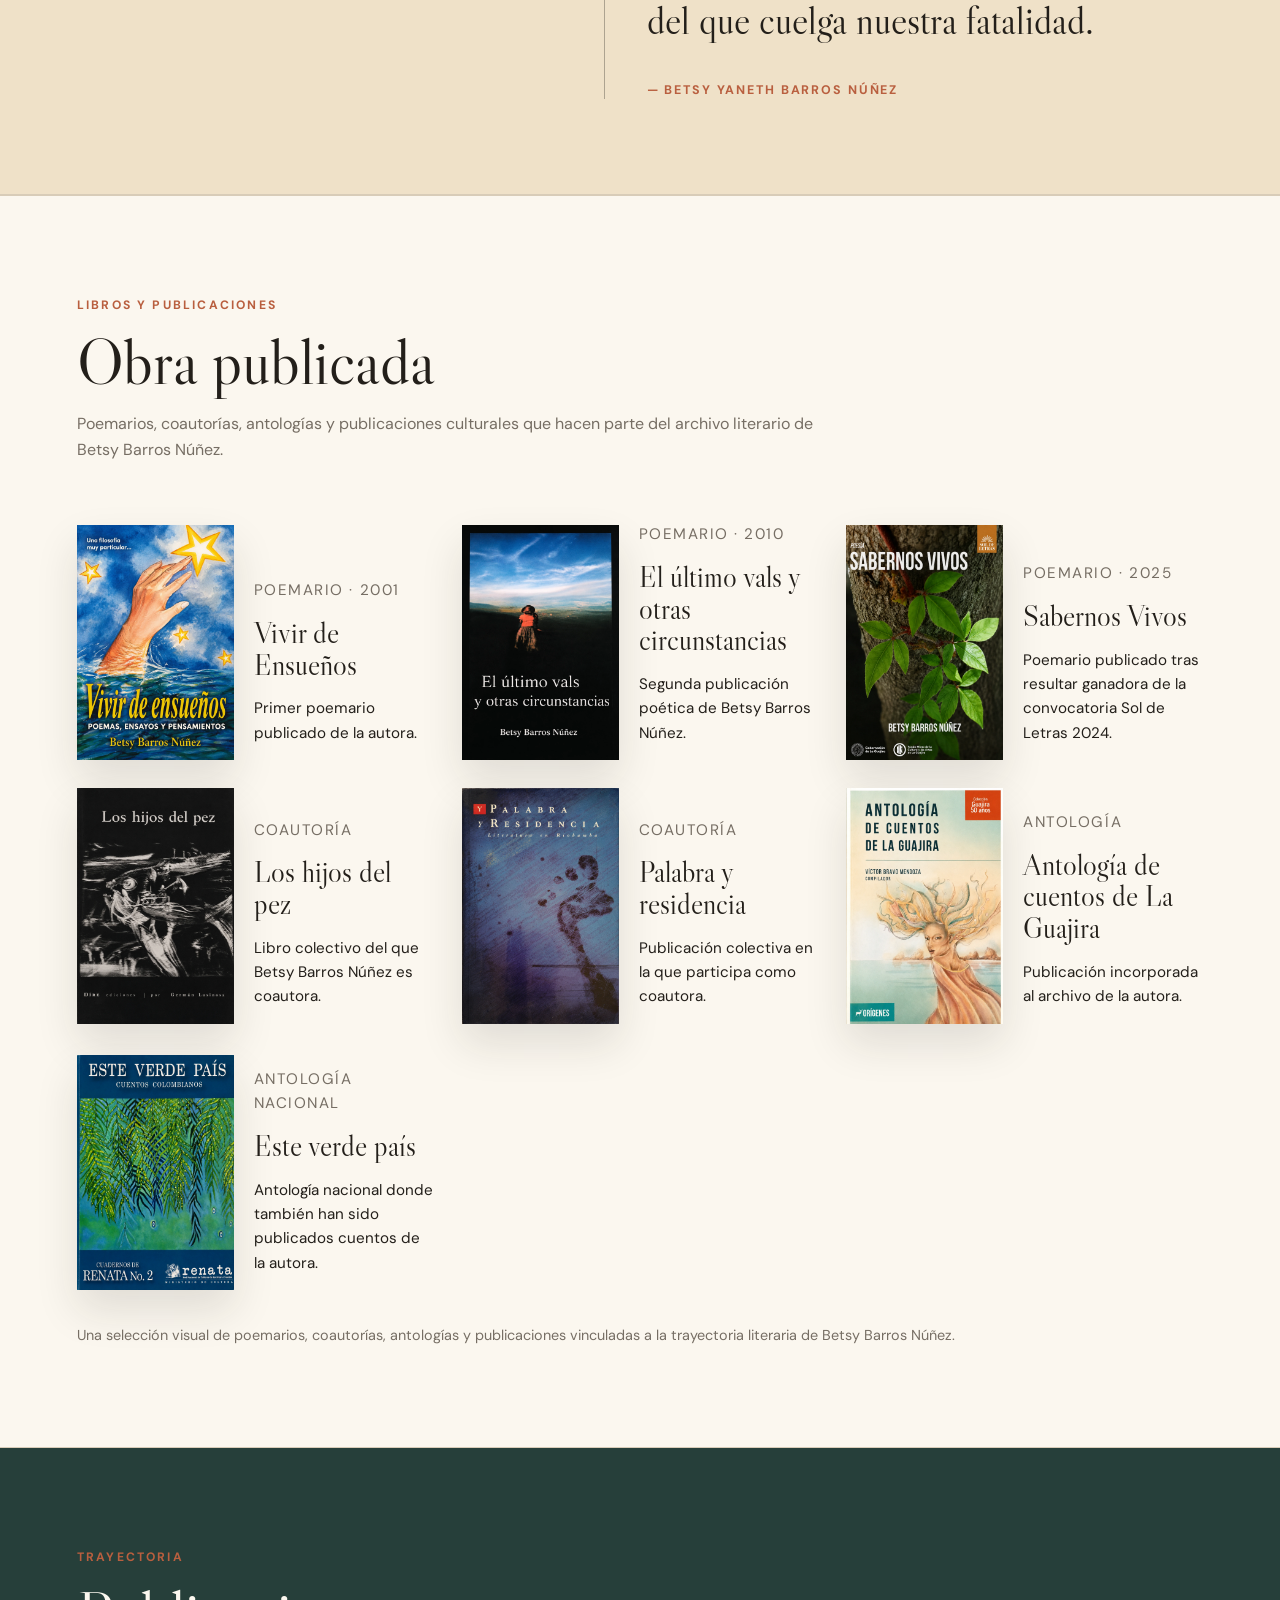
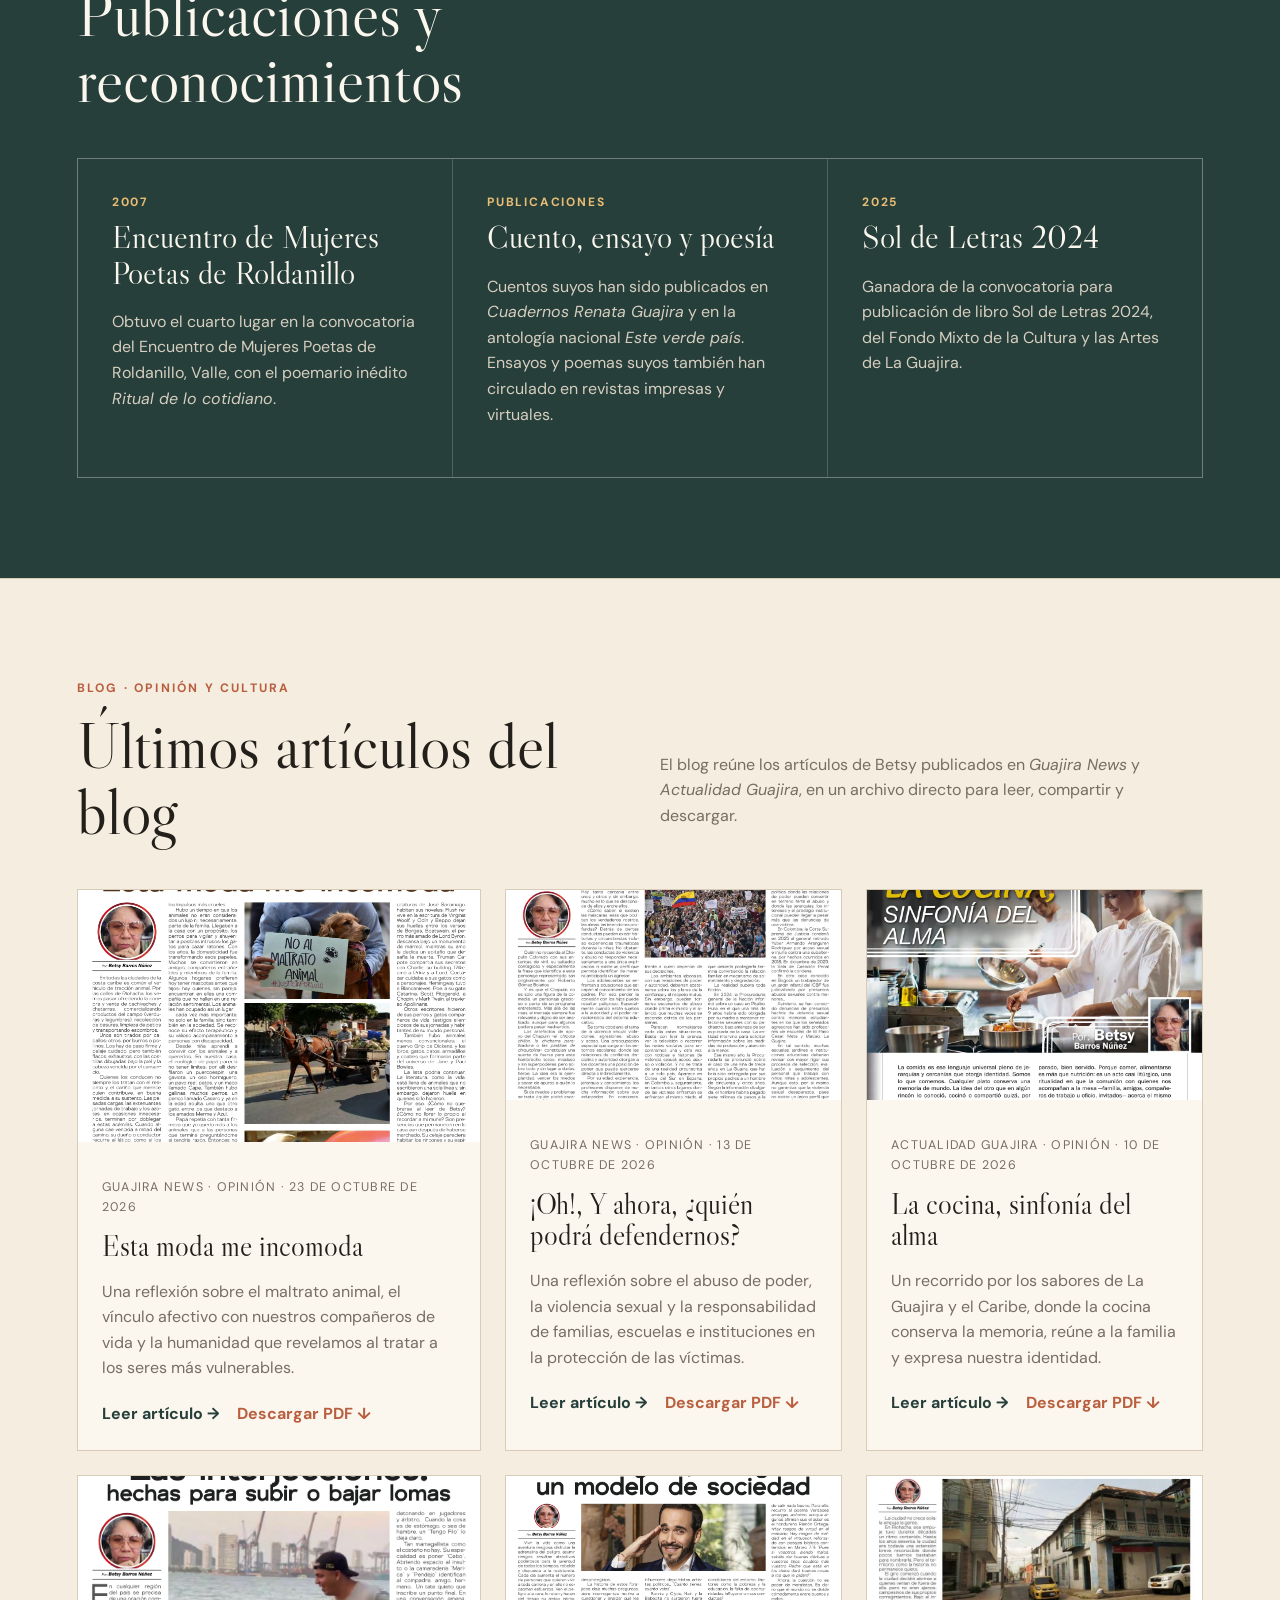
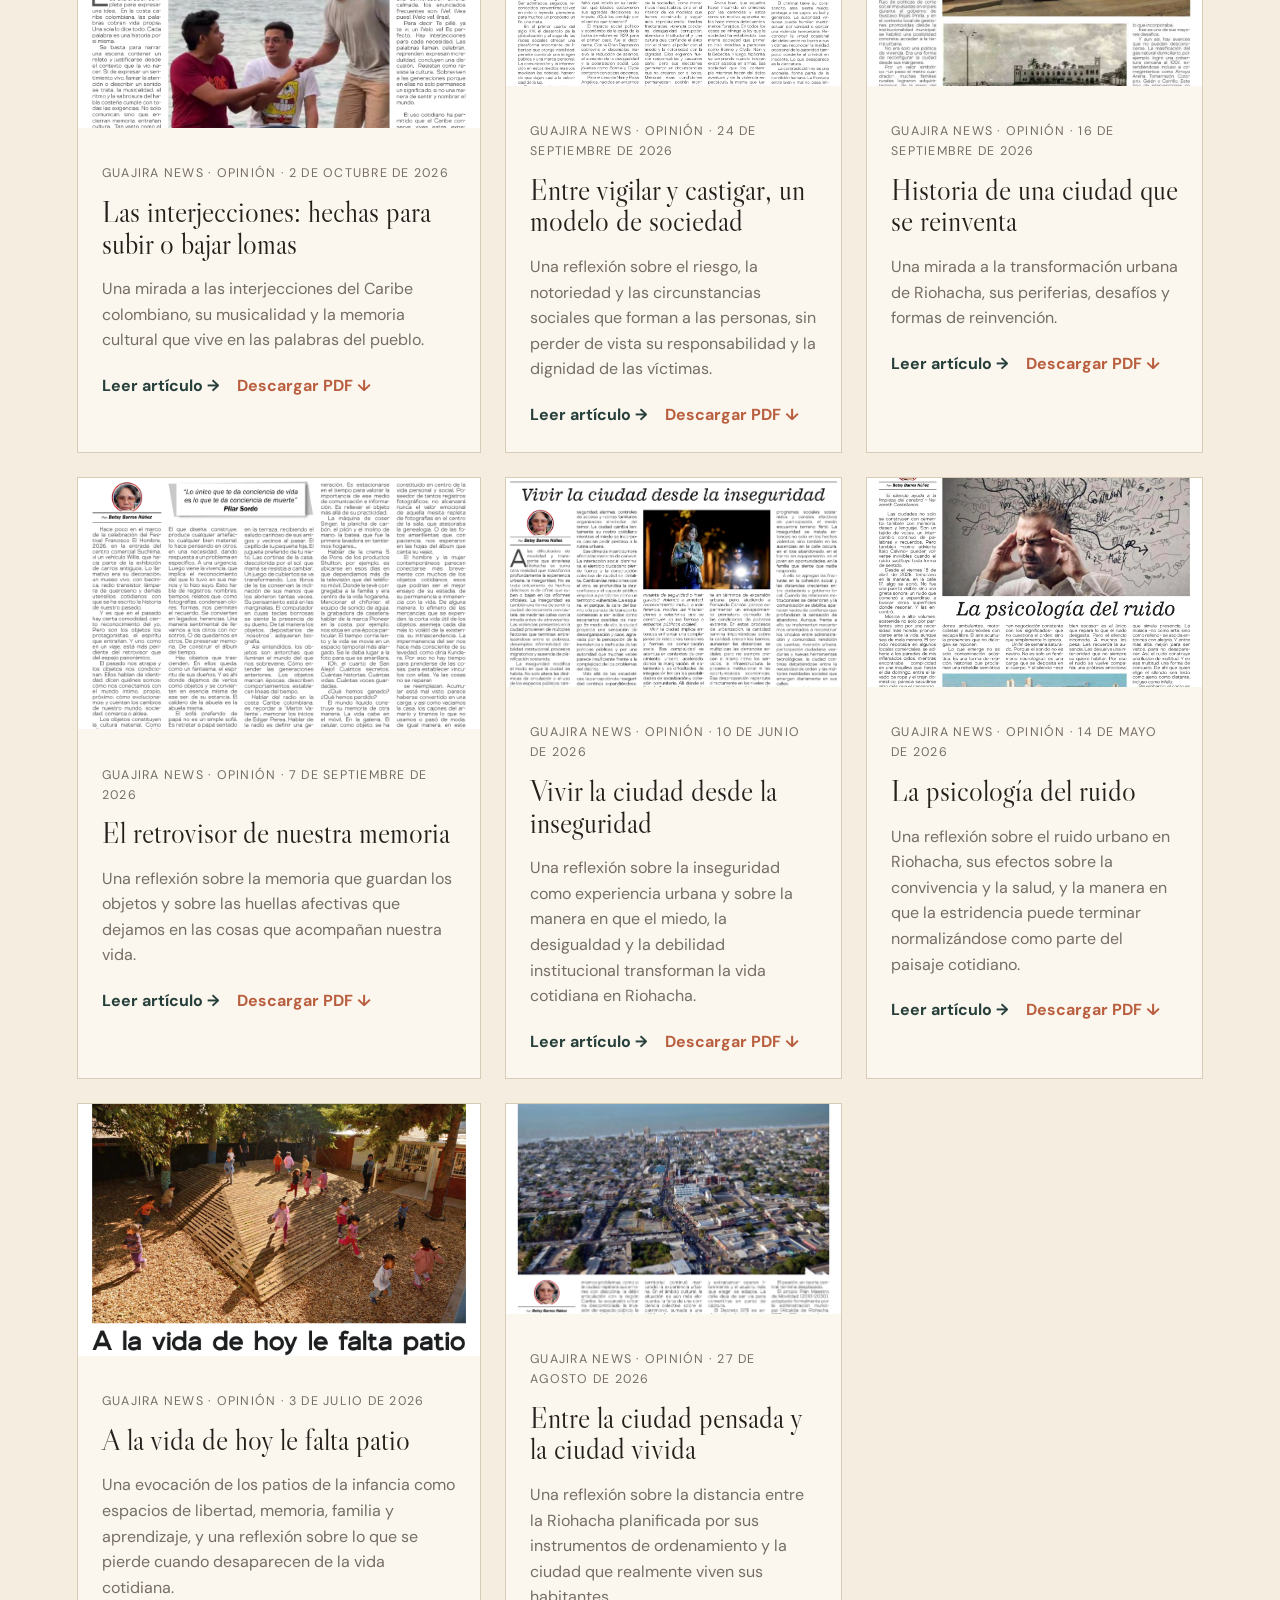
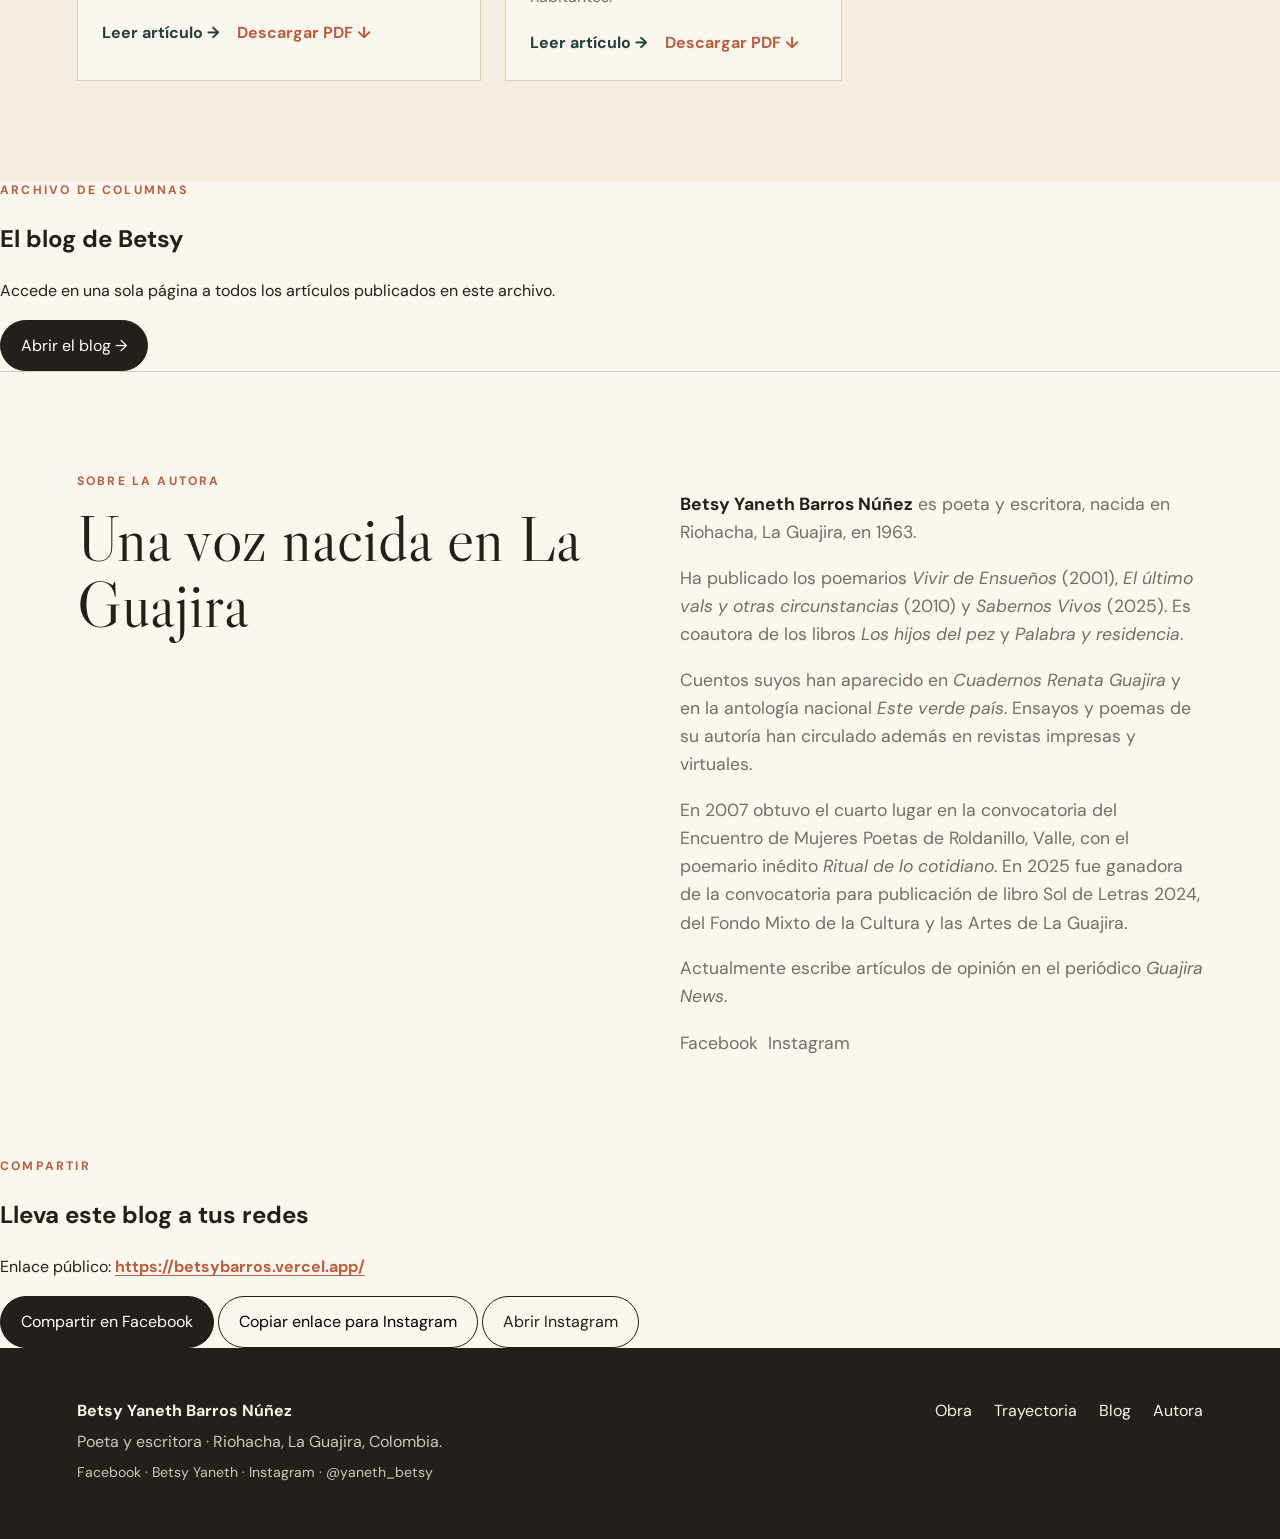
==== commit 393906f2: "Publicar La cocina, sinfonía del alma de Actualidad Guajira" ====
--- a/index.html
+++ b/index.html
@@ -16,8 +16,8 @@
 <link href="https://fonts.googleapis.com" rel="preconnect"/>
 <link crossorigin="" href="https://fonts.gstatic.com" rel="preconnect"/>
 <link href="https://fonts.googleapis.com/css2?family=DM+Sans:wght@400;500;600;700&amp;family=Libre+Caslon+Display&amp;display=swap" rel="stylesheet"/>
-<link href="styles.css" rel="stylesheet">
-</link></head>
+<link href="styles.css" rel="stylesheet"/>
+</head>
 <body>
 <header class="site-header">
 <a class="brand" href="index.html">Betsy Yaneth Barros Núñez</a>
@@ -137,12 +137,12 @@
 <section class="section articles-section" id="articulos">
 <div class="section-heading split-heading">
 <div>
-<p class="eyebrow">Blog · Guajira News</p>
+<p class="eyebrow">Blog · Opinión y cultura</p>
 <h2>Últimos artículos del blog</h2>
 </div>
-<p>Betsy escribe artículos de opinión en <em>Guajira News</em>. El blog reúne sus columnas en un archivo directo para leer, compartir y descargar.</p>
-</div>
-<div class="articles-grid"><article class="article-card featured"><div class="article-image article-photo"><img alt="Página 10 del artículo Esta moda me incomoda publicado en Guajira News" src="assets/esta-moda-me-incomoda-guajira-news.webp"/></div><div class="article-body"><p class="meta">Guajira News · Opinión · 23 de octubre de 2026</p><h3>Esta moda me incomoda</h3><p>Una reflexión sobre el maltrato animal, el vínculo afectivo con nuestros compañeros de vida y la humanidad que revelamos al tratar a los seres más vulnerables.</p><div class="card-actions"><a class="text-link" href="esta-moda-me-incomoda.html">Leer artículo →</a><a class="text-link subtle-link" download="" href="downloads/esta-moda-me-incomoda-betsy-barros.pdf">Descargar PDF ↓</a></div></div></article><article class="article-card"><div class="article-image article-photo"><img alt="Página 12 del artículo ¡Oh!, Y ahora, ¿quién podrá defendernos? publicado en Guajira News" src="assets/oh-y-ahora-quien-podra-defendernos-guajira-news.webp"/></div><div class="article-body"><p class="meta">Guajira News · Opinión · 13 de octubre de 2026</p><h3>¡Oh!, Y ahora, ¿quién podrá defendernos?</h3><p>Una reflexión sobre el abuso de poder, la violencia sexual y la responsabilidad de familias, escuelas e instituciones en la protección de las víctimas.</p><div class="card-actions"><a class="text-link" href="oh-y-ahora-quien-podra-defendernos.html">Leer artículo →</a><a class="text-link subtle-link" download="" href="downloads/oh-y-ahora-quien-podra-defendernos-betsy-barros.pdf">Descargar PDF ↓</a></div></div></article><article class="article-card"><div class="article-image article-photo"><img alt="Página 6 del artículo Las interjecciones: hechas para subir o bajar lomas publicado en Guajira News" src="assets/las-interjecciones-hechas-para-subir-o-bajar-lomas-guajira-news.webp"/></div><div class="article-body"><p class="meta">Guajira News · Opinión · 2 de octubre de 2026</p><h3>Las interjecciones: hechas para subir o bajar lomas</h3><p>Una mirada a las interjecciones del Caribe colombiano, su musicalidad y la memoria cultural que vive en las palabras del pueblo.</p><div class="card-actions"><a class="text-link" href="las-interjecciones-hechas-para-subir-o-bajar-lomas.html">Leer artículo →</a><a class="text-link subtle-link" download="" href="downloads/las-interjecciones-hechas-para-subir-o-bajar-lomas-betsy-barros.pdf">Descargar PDF ↓</a></div></div></article><article class="article-card"><div class="article-image article-photo"><img alt="Página 12 del artículo Entre vigilar y castigar, un modelo de sociedad publicado en Guajira News" src="assets/entre-vigilar-y-castigar-un-modelo-de-sociedad-guajira-news.webp"/></div><div class="article-body"><p class="meta">Guajira News · Opinión · 24 de septiembre de 2026</p><h3>Entre vigilar y castigar, un modelo de sociedad</h3><p>Una reflexión sobre el riesgo, la notoriedad y las circunstancias sociales que forman a las personas, sin perder de vista su responsabilidad y la dignidad de las víctimas.</p><div class="card-actions"><a class="text-link" href="entre-vigilar-y-castigar-un-modelo-de-sociedad.html">Leer artículo →</a><a class="text-link subtle-link" download="" href="downloads/entre-vigilar-y-castigar-un-modelo-de-sociedad-betsy-barros.pdf">Descargar PDF ↓</a></div></div></article><article class="article-card"><div class="article-image article-photo"><img alt="Página del artículo Historia de una ciudad que se reinventa publicado en Guajira News" src="assets/historia-de-una-ciudad-que-se-reinventa-guajira-news.jpg"/></div><div class="article-body"><p class="meta">Guajira News · Opinión · 16 de septiembre de 2026</p><h3>Historia de una ciudad que se reinventa</h3><p>Una mirada a la transformación urbana de Riohacha, sus periferias, desafíos y formas de reinvención.</p><div class="card-actions"><a class="text-link" href="historia-de-una-ciudad-que-se-reinventa.html">Leer artículo →</a><a class="text-link subtle-link" download="" href="downloads/historia-de-una-ciudad-que-se-reinventa-betsy-barros.pdf">Descargar PDF ↓</a></div></div></article>
+<p>El blog reúne los artículos de Betsy publicados en <em>Guajira News</em> y <em>Actualidad Guajira</em>, en un archivo directo para leer, compartir y descargar.</p>
+</div>
+<div class="articles-grid"><article class="article-card featured"><div class="article-image article-photo"><img alt="Página 10 del artículo Esta moda me incomoda publicado en Guajira News" src="assets/esta-moda-me-incomoda-guajira-news.webp"/></div><div class="article-body"><p class="meta">Guajira News · Opinión · 23 de octubre de 2026</p><h3>Esta moda me incomoda</h3><p>Una reflexión sobre el maltrato animal, el vínculo afectivo con nuestros compañeros de vida y la humanidad que revelamos al tratar a los seres más vulnerables.</p><div class="card-actions"><a class="text-link" href="esta-moda-me-incomoda.html">Leer artículo →</a><a class="text-link subtle-link" download="" href="downloads/esta-moda-me-incomoda-betsy-barros.pdf">Descargar PDF ↓</a></div></div></article><article class="article-card"><div class="article-image article-photo"><img alt="Página 12 del artículo ¡Oh!, Y ahora, ¿quién podrá defendernos? publicado en Guajira News" src="assets/oh-y-ahora-quien-podra-defendernos-guajira-news.webp"/></div><div class="article-body"><p class="meta">Guajira News · Opinión · 13 de octubre de 2026</p><h3>¡Oh!, Y ahora, ¿quién podrá defendernos?</h3><p>Una reflexión sobre el abuso de poder, la violencia sexual y la responsabilidad de familias, escuelas e instituciones en la protección de las víctimas.</p><div class="card-actions"><a class="text-link" href="oh-y-ahora-quien-podra-defendernos.html">Leer artículo →</a><a class="text-link subtle-link" download="" href="downloads/oh-y-ahora-quien-podra-defendernos-betsy-barros.pdf">Descargar PDF ↓</a></div></div></article><article class="article-card"><div class="article-image article-photo"><img alt="La cocina, sinfonía del alma, publicado en Actualidad Guajira" loading="lazy" src="assets/la-cocina-sinfonia-del-alma-actualidad-guajira-30.webp"/></div><div class="article-body"><p class="meta">Actualidad Guajira · Opinión · 10 de octubre de 2026</p><h3>La cocina, sinfonía del alma</h3><p>Un recorrido por los sabores de La Guajira y el Caribe, donde la cocina conserva la memoria, reúne a la familia y expresa nuestra identidad.</p><div class="card-actions"><a class="text-link" href="la-cocina-sinfonia-del-alma.html">Leer artículo →</a><a class="text-link subtle-link" download="" href="downloads/la-cocina-sinfonia-del-alma-betsy-barros.pdf">Descargar PDF ↓</a></div></div></article><article class="article-card"><div class="article-image article-photo"><img alt="Página 6 del artículo Las interjecciones: hechas para subir o bajar lomas publicado en Guajira News" src="assets/las-interjecciones-hechas-para-subir-o-bajar-lomas-guajira-news.webp"/></div><div class="article-body"><p class="meta">Guajira News · Opinión · 2 de octubre de 2026</p><h3>Las interjecciones: hechas para subir o bajar lomas</h3><p>Una mirada a las interjecciones del Caribe colombiano, su musicalidad y la memoria cultural que vive en las palabras del pueblo.</p><div class="card-actions"><a class="text-link" href="las-interjecciones-hechas-para-subir-o-bajar-lomas.html">Leer artículo →</a><a class="text-link subtle-link" download="" href="downloads/las-interjecciones-hechas-para-subir-o-bajar-lomas-betsy-barros.pdf">Descargar PDF ↓</a></div></div></article><article class="article-card"><div class="article-image article-photo"><img alt="Página 12 del artículo Entre vigilar y castigar, un modelo de sociedad publicado en Guajira News" src="assets/entre-vigilar-y-castigar-un-modelo-de-sociedad-guajira-news.webp"/></div><div class="article-body"><p class="meta">Guajira News · Opinión · 24 de septiembre de 2026</p><h3>Entre vigilar y castigar, un modelo de sociedad</h3><p>Una reflexión sobre el riesgo, la notoriedad y las circunstancias sociales que forman a las personas, sin perder de vista su responsabilidad y la dignidad de las víctimas.</p><div class="card-actions"><a class="text-link" href="entre-vigilar-y-castigar-un-modelo-de-sociedad.html">Leer artículo →</a><a class="text-link subtle-link" download="" href="downloads/entre-vigilar-y-castigar-un-modelo-de-sociedad-betsy-barros.pdf">Descargar PDF ↓</a></div></div></article><article class="article-card"><div class="article-image article-photo"><img alt="Página del artículo Historia de una ciudad que se reinventa publicado en Guajira News" src="assets/historia-de-una-ciudad-que-se-reinventa-guajira-news.jpg"/></div><div class="article-body"><p class="meta">Guajira News · Opinión · 16 de septiembre de 2026</p><h3>Historia de una ciudad que se reinventa</h3><p>Una mirada a la transformación urbana de Riohacha, sus periferias, desafíos y formas de reinvención.</p><div class="card-actions"><a class="text-link" href="historia-de-una-ciudad-que-se-reinventa.html">Leer artículo →</a><a class="text-link subtle-link" download="" href="downloads/historia-de-una-ciudad-que-se-reinventa-betsy-barros.pdf">Descargar PDF ↓</a></div></div></article>
 <article class="article-card"><div class="article-image article-photo"><img alt="Página del artículo El retrovisor de nuestra memoria publicado en Guajira News" src="assets/el-retrovisor-de-nuestra-memoria-guajira-news.png"/></div><div class="article-body"><p class="meta">Guajira News · Opinión · 7 de septiembre de 2026</p><h3>El retrovisor de nuestra memoria</h3><p>Una reflexión sobre la memoria que guardan los objetos y sobre las huellas afectivas que dejamos en las cosas que acompañan nuestra vida.</p><div class="card-actions"><a class="text-link" href="el-retrovisor-de-nuestra-memoria.html">Leer artículo →</a><a class="text-link subtle-link" download="" href="downloads/el-retrovisor-de-nuestra-memoria-betsy-barros.pdf">Descargar PDF ↓</a></div></div></article>
 <article class="article-card">
 <div class="article-image article-photo"><img alt="Recorte del artículo Vivir la ciudad desde la inseguridad publicado en Guajira News" src="assets/vivir-ciudad-recorte.png"/></div>
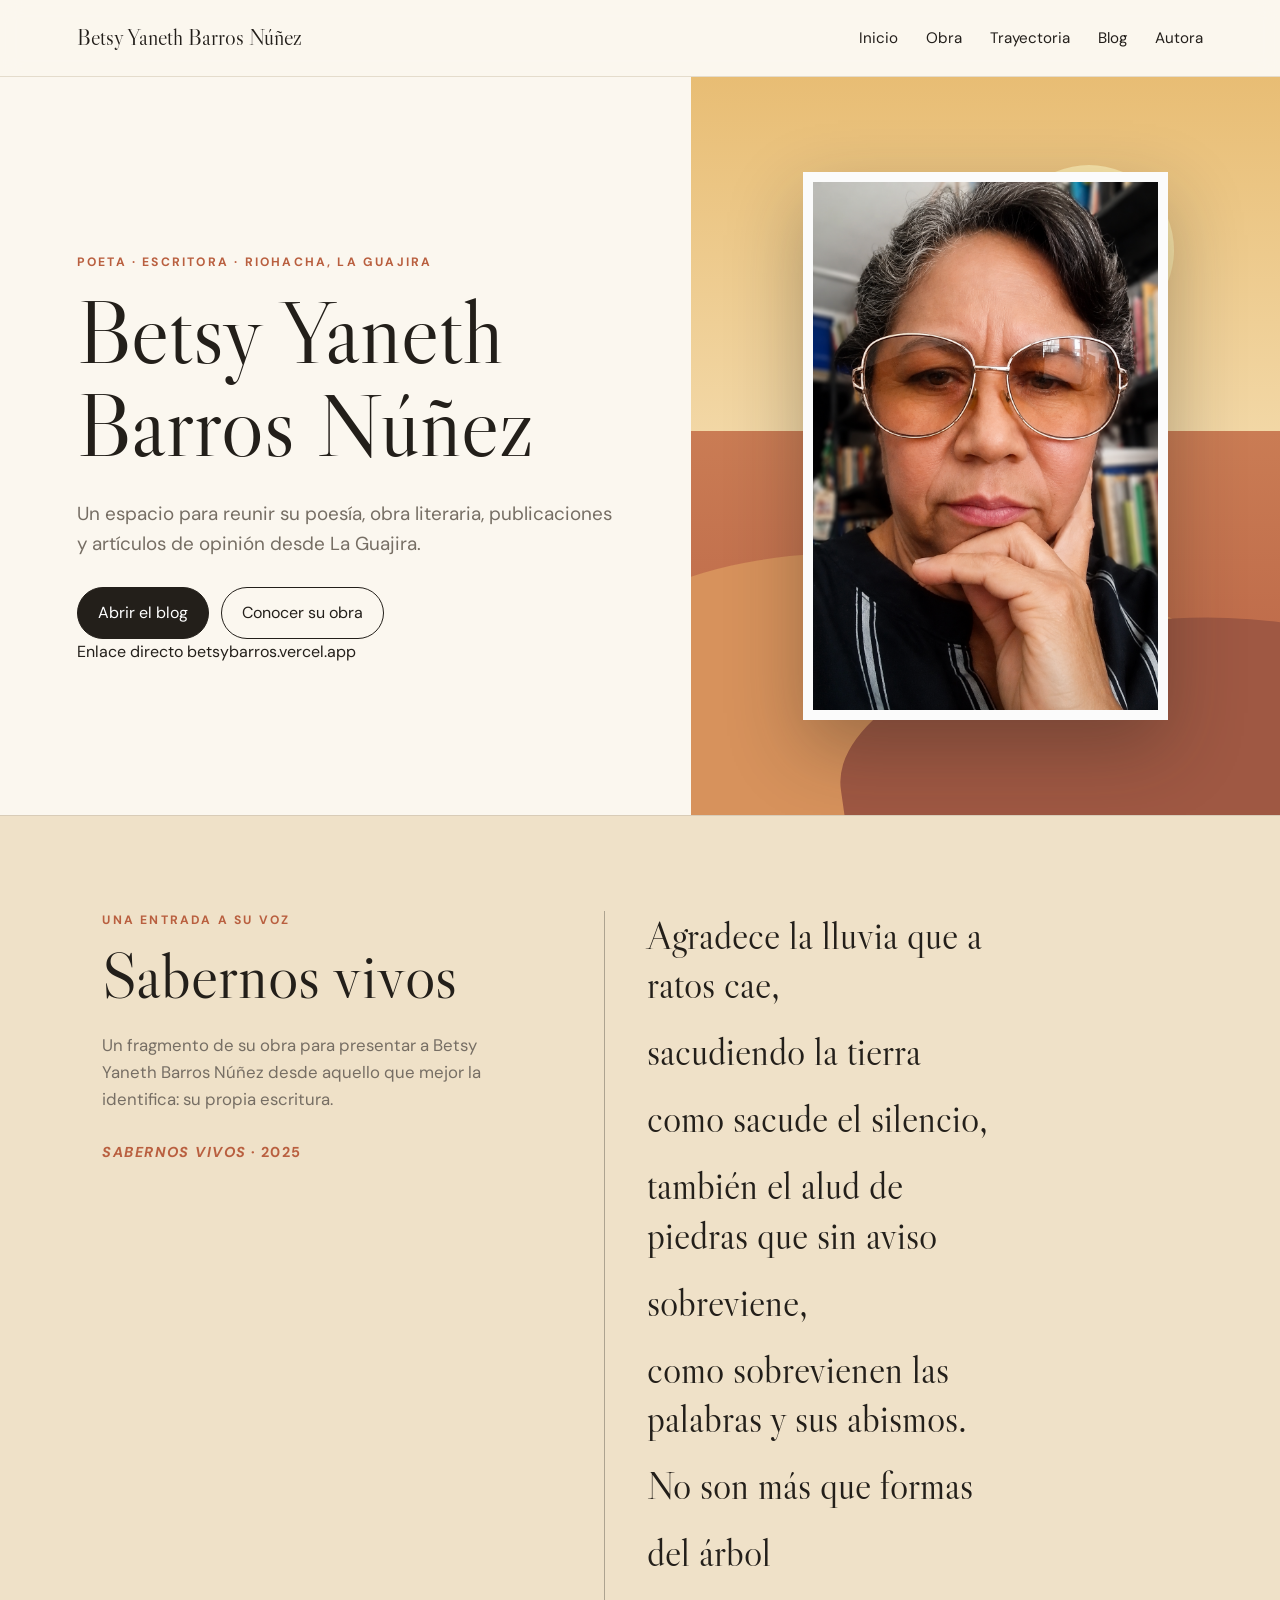
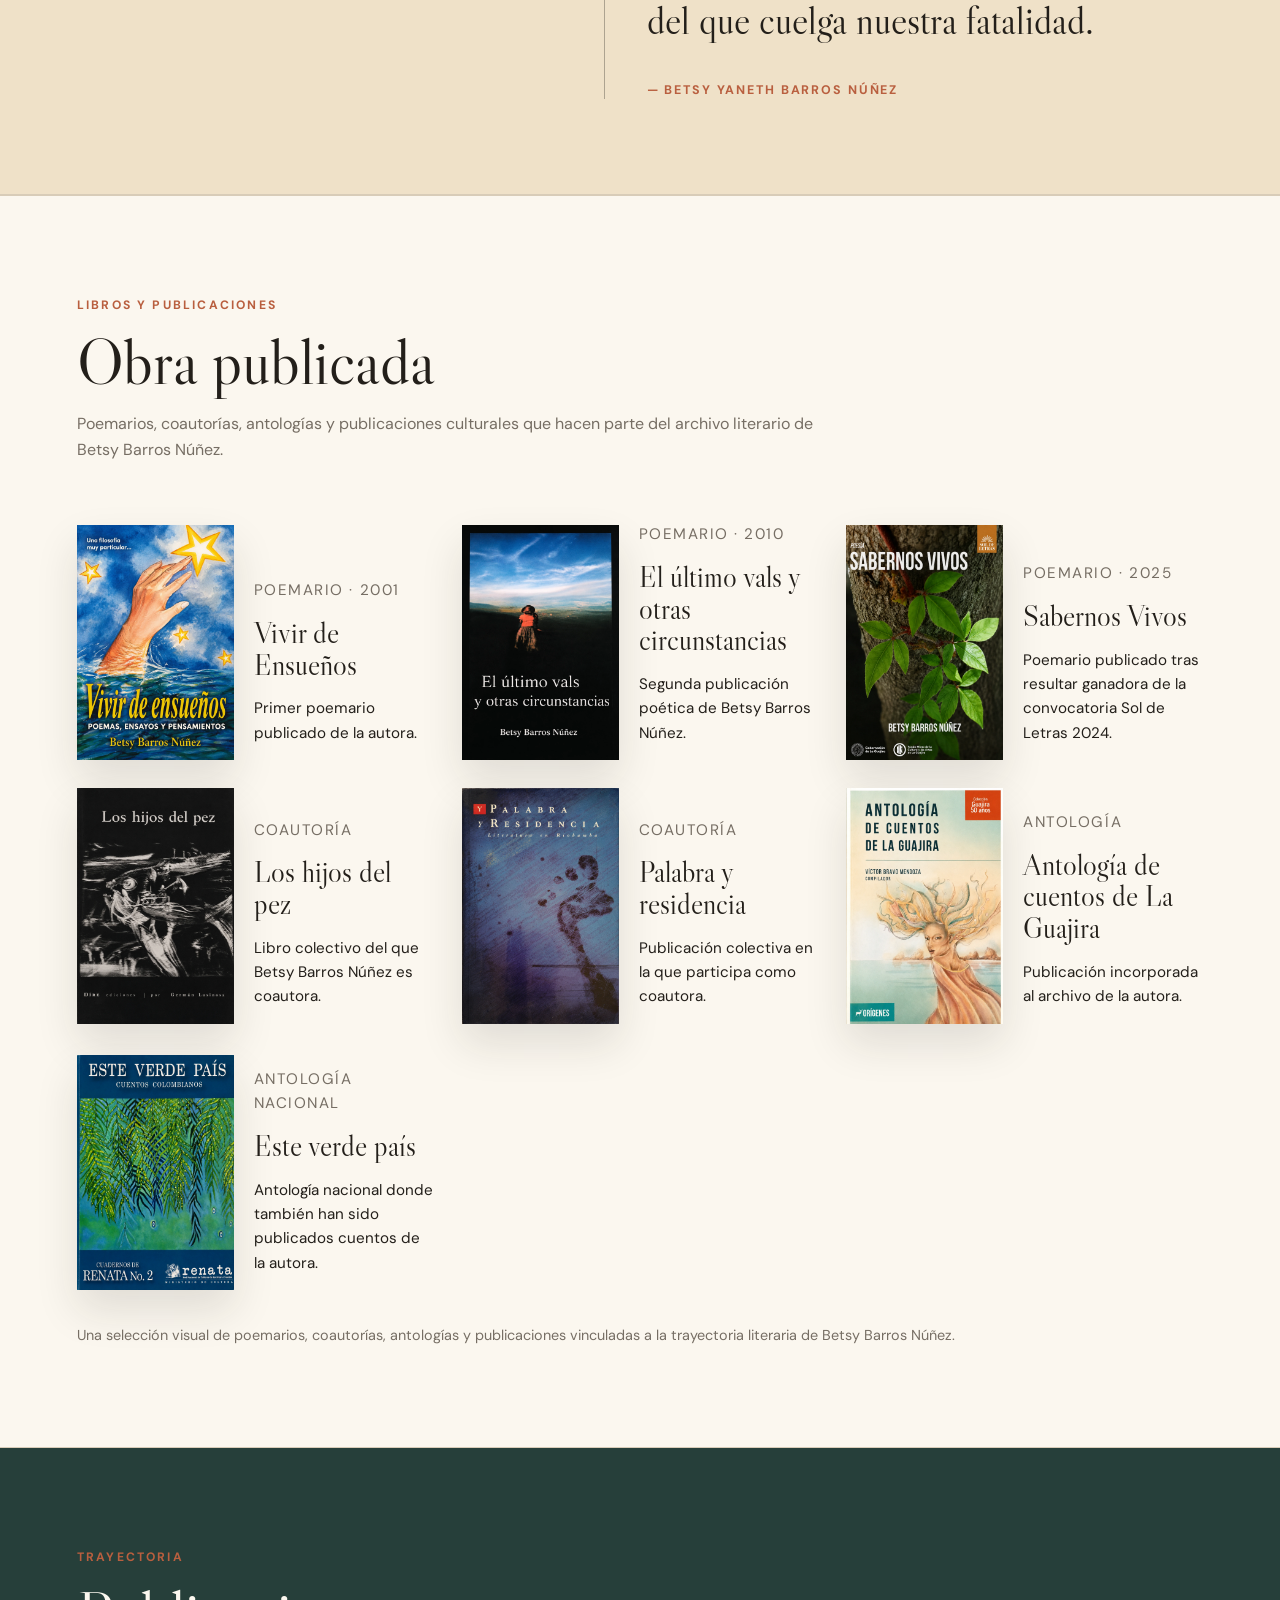
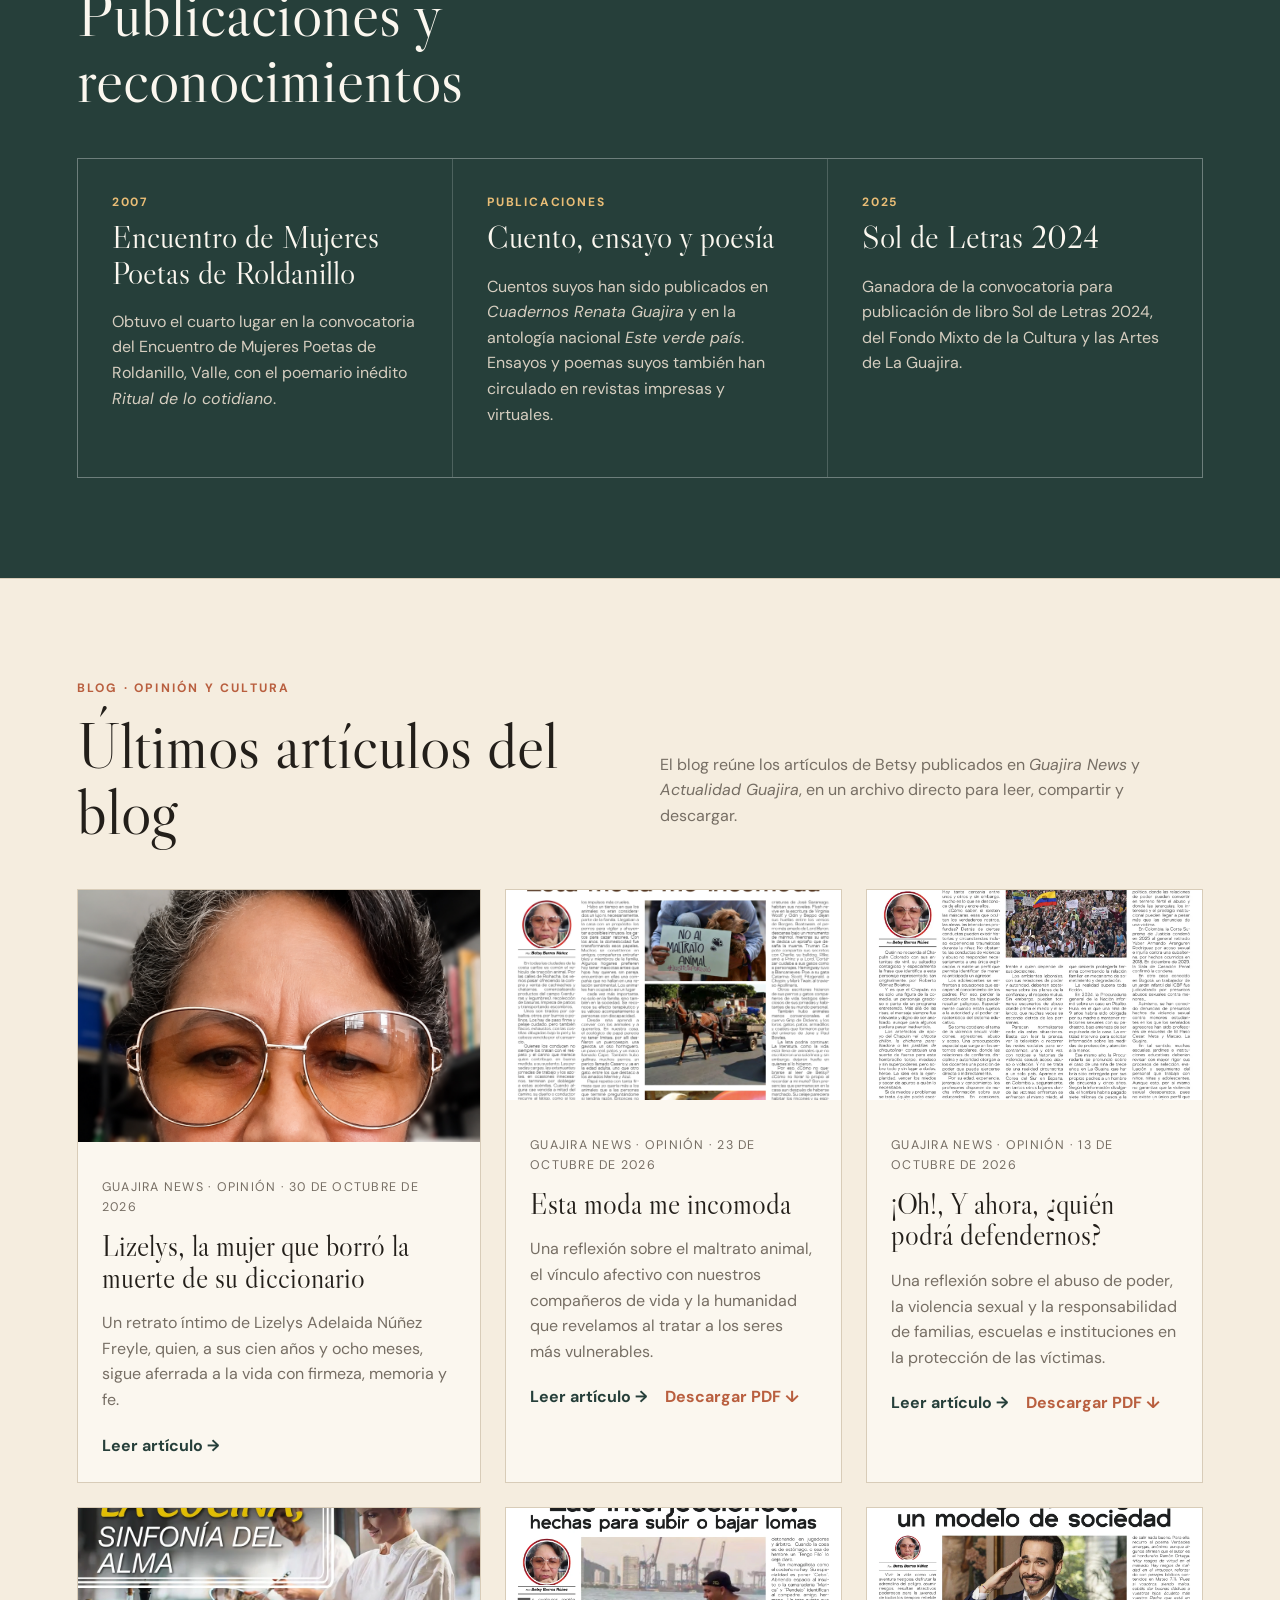
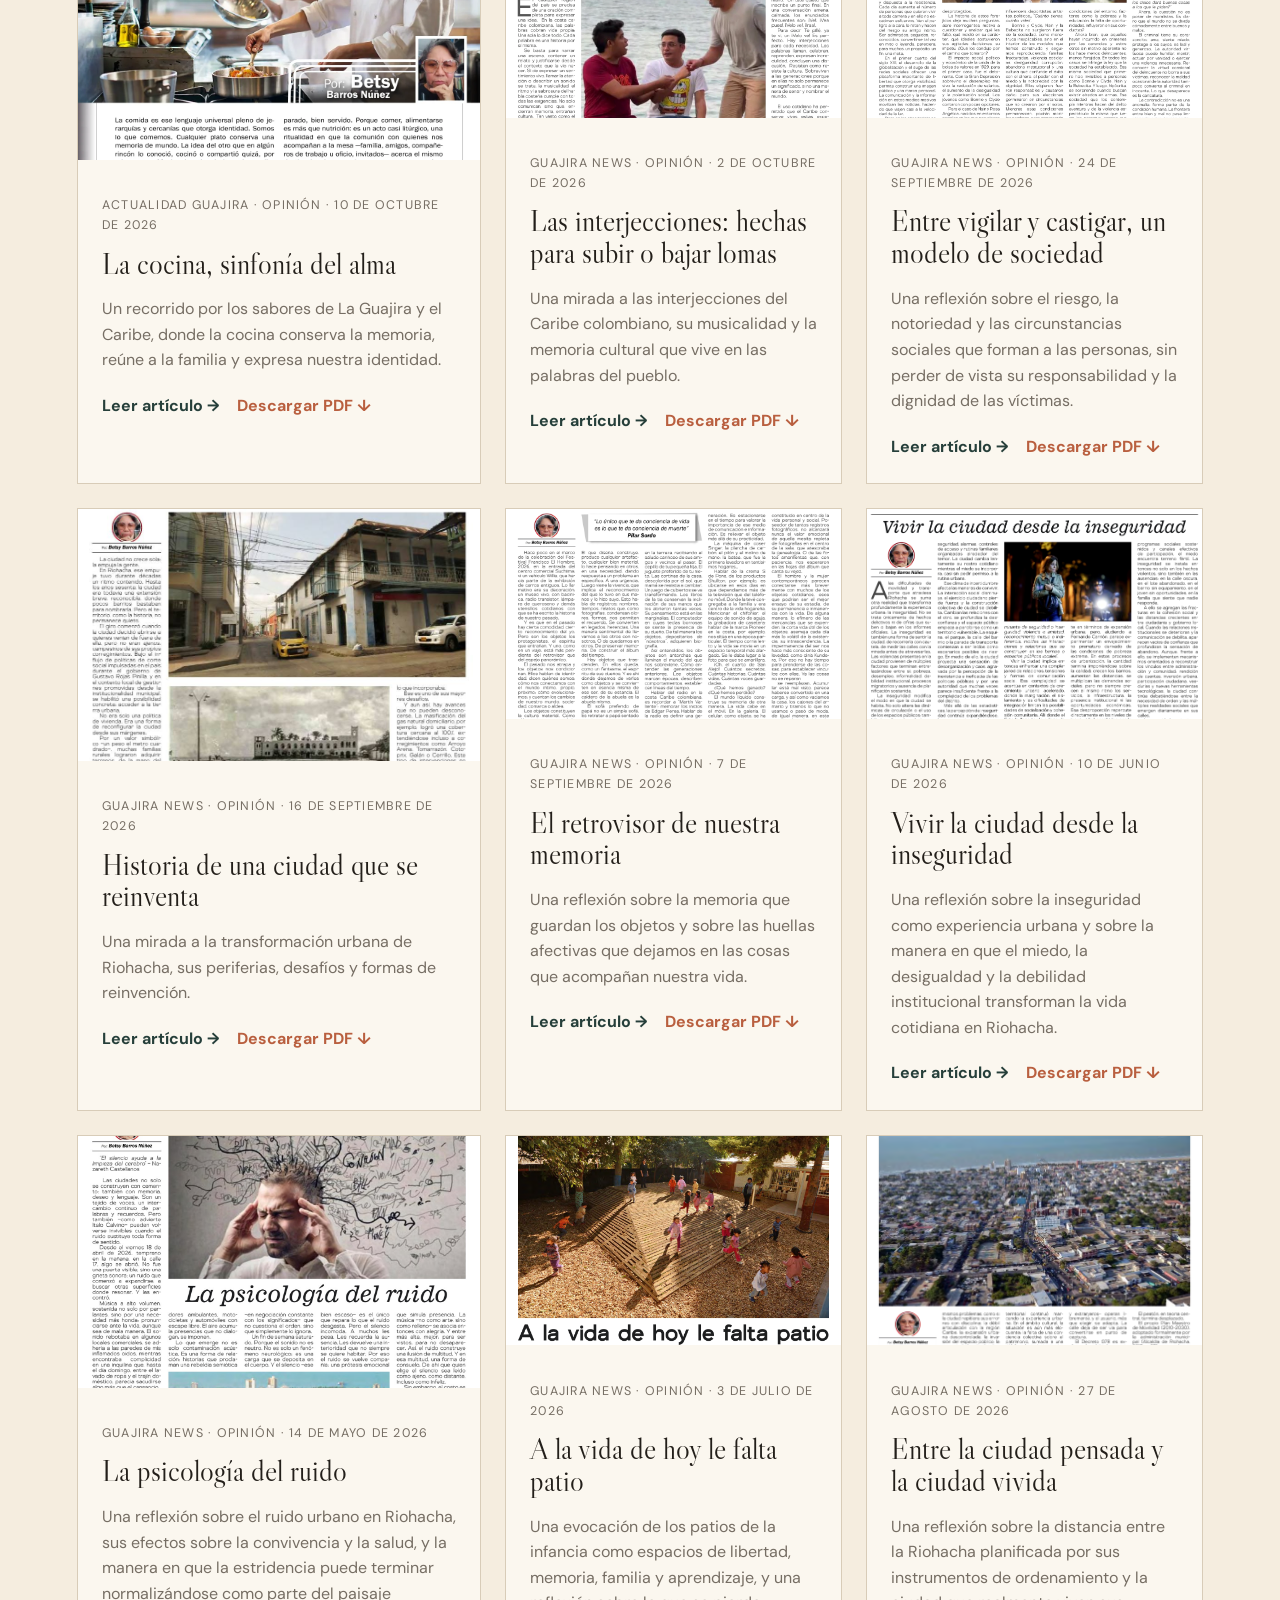
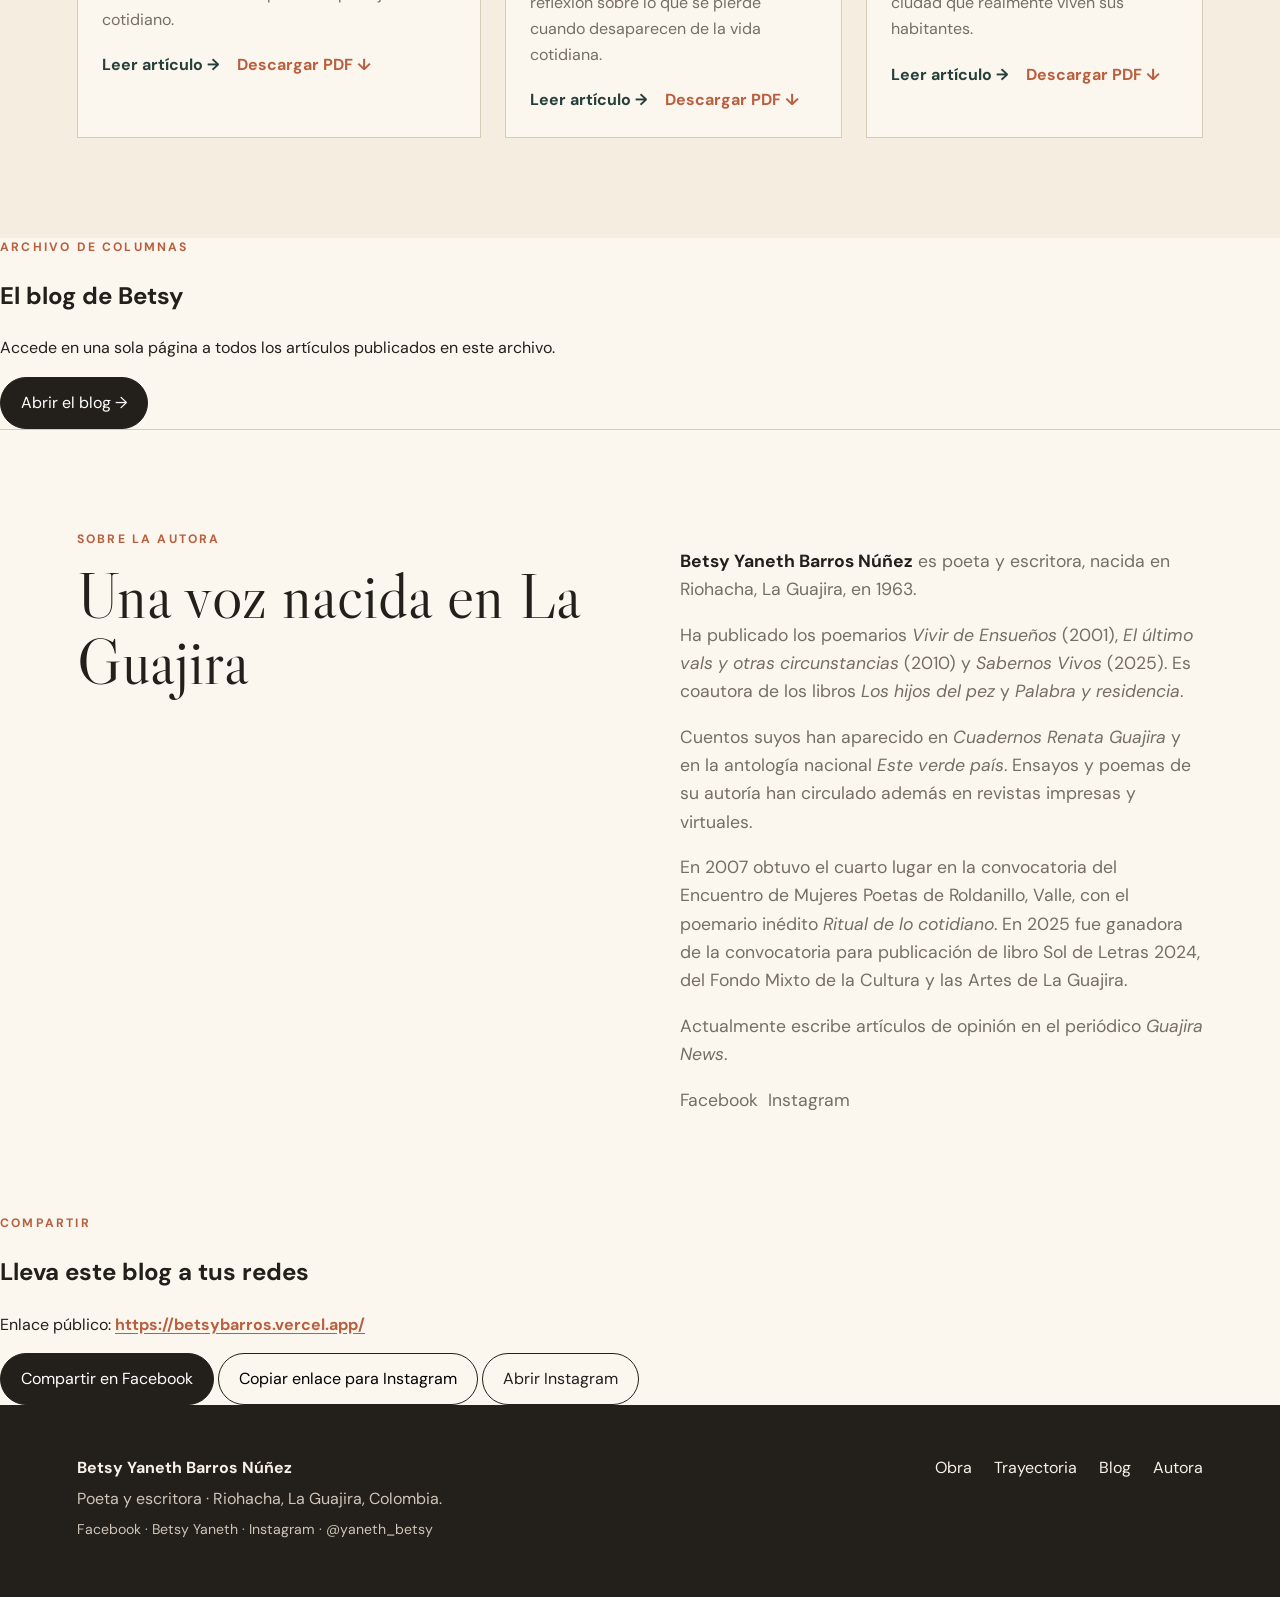
==== commit 0e731571: "Publicar Lizelys, la mujer que borró la muerte de su diccionario" ====
--- a/index.html
+++ b/index.html
@@ -142,7 +142,7 @@
 </div>
 <p>El blog reúne los artículos de Betsy publicados en <em>Guajira News</em> y <em>Actualidad Guajira</em>, en un archivo directo para leer, compartir y descargar.</p>
 </div>
-<div class="articles-grid"><article class="article-card featured"><div class="article-image article-photo"><img alt="Página 10 del artículo Esta moda me incomoda publicado en Guajira News" src="assets/esta-moda-me-incomoda-guajira-news.webp"/></div><div class="article-body"><p class="meta">Guajira News · Opinión · 23 de octubre de 2026</p><h3>Esta moda me incomoda</h3><p>Una reflexión sobre el maltrato animal, el vínculo afectivo con nuestros compañeros de vida y la humanidad que revelamos al tratar a los seres más vulnerables.</p><div class="card-actions"><a class="text-link" href="esta-moda-me-incomoda.html">Leer artículo →</a><a class="text-link subtle-link" download="" href="downloads/esta-moda-me-incomoda-betsy-barros.pdf">Descargar PDF ↓</a></div></div></article><article class="article-card"><div class="article-image article-photo"><img alt="Página 12 del artículo ¡Oh!, Y ahora, ¿quién podrá defendernos? publicado en Guajira News" src="assets/oh-y-ahora-quien-podra-defendernos-guajira-news.webp"/></div><div class="article-body"><p class="meta">Guajira News · Opinión · 13 de octubre de 2026</p><h3>¡Oh!, Y ahora, ¿quién podrá defendernos?</h3><p>Una reflexión sobre el abuso de poder, la violencia sexual y la responsabilidad de familias, escuelas e instituciones en la protección de las víctimas.</p><div class="card-actions"><a class="text-link" href="oh-y-ahora-quien-podra-defendernos.html">Leer artículo →</a><a class="text-link subtle-link" download="" href="downloads/oh-y-ahora-quien-podra-defendernos-betsy-barros.pdf">Descargar PDF ↓</a></div></div></article><article class="article-card"><div class="article-image article-photo"><img alt="La cocina, sinfonía del alma, publicado en Actualidad Guajira" loading="lazy" src="assets/la-cocina-sinfonia-del-alma-actualidad-guajira-30.webp"/></div><div class="article-body"><p class="meta">Actualidad Guajira · Opinión · 10 de octubre de 2026</p><h3>La cocina, sinfonía del alma</h3><p>Un recorrido por los sabores de La Guajira y el Caribe, donde la cocina conserva la memoria, reúne a la familia y expresa nuestra identidad.</p><div class="card-actions"><a class="text-link" href="la-cocina-sinfonia-del-alma.html">Leer artículo →</a><a class="text-link subtle-link" download="" href="downloads/la-cocina-sinfonia-del-alma-betsy-barros.pdf">Descargar PDF ↓</a></div></div></article><article class="article-card"><div class="article-image article-photo"><img alt="Página 6 del artículo Las interjecciones: hechas para subir o bajar lomas publicado en Guajira News" src="assets/las-interjecciones-hechas-para-subir-o-bajar-lomas-guajira-news.webp"/></div><div class="article-body"><p class="meta">Guajira News · Opinión · 2 de octubre de 2026</p><h3>Las interjecciones: hechas para subir o bajar lomas</h3><p>Una mirada a las interjecciones del Caribe colombiano, su musicalidad y la memoria cultural que vive en las palabras del pueblo.</p><div class="card-actions"><a class="text-link" href="las-interjecciones-hechas-para-subir-o-bajar-lomas.html">Leer artículo →</a><a class="text-link subtle-link" download="" href="downloads/las-interjecciones-hechas-para-subir-o-bajar-lomas-betsy-barros.pdf">Descargar PDF ↓</a></div></div></article><article class="article-card"><div class="article-image article-photo"><img alt="Página 12 del artículo Entre vigilar y castigar, un modelo de sociedad publicado en Guajira News" src="assets/entre-vigilar-y-castigar-un-modelo-de-sociedad-guajira-news.webp"/></div><div class="article-body"><p class="meta">Guajira News · Opinión · 24 de septiembre de 2026</p><h3>Entre vigilar y castigar, un modelo de sociedad</h3><p>Una reflexión sobre el riesgo, la notoriedad y las circunstancias sociales que forman a las personas, sin perder de vista su responsabilidad y la dignidad de las víctimas.</p><div class="card-actions"><a class="text-link" href="entre-vigilar-y-castigar-un-modelo-de-sociedad.html">Leer artículo →</a><a class="text-link subtle-link" download="" href="downloads/entre-vigilar-y-castigar-un-modelo-de-sociedad-betsy-barros.pdf">Descargar PDF ↓</a></div></div></article><article class="article-card"><div class="article-image article-photo"><img alt="Página del artículo Historia de una ciudad que se reinventa publicado en Guajira News" src="assets/historia-de-una-ciudad-que-se-reinventa-guajira-news.jpg"/></div><div class="article-body"><p class="meta">Guajira News · Opinión · 16 de septiembre de 2026</p><h3>Historia de una ciudad que se reinventa</h3><p>Una mirada a la transformación urbana de Riohacha, sus periferias, desafíos y formas de reinvención.</p><div class="card-actions"><a class="text-link" href="historia-de-una-ciudad-que-se-reinventa.html">Leer artículo →</a><a class="text-link subtle-link" download="" href="downloads/historia-de-una-ciudad-que-se-reinventa-betsy-barros.pdf">Descargar PDF ↓</a></div></div></article>
+<div class="articles-grid"><article class="article-card featured"><div class="article-image article-photo"><img alt="Betsy Barros Núñez, autora del artículo" src="assets/betsy-barros-retrato.png"/></div><div class="article-body"><p class="meta">Guajira News · Opinión · 30 de octubre de 2026</p><h3>Lizelys, la mujer que borró la muerte de su diccionario</h3><p>Un retrato íntimo de Lizelys Adelaida Núñez Freyle, quien, a sus cien años y ocho meses, sigue aferrada a la vida con firmeza, memoria y fe.</p><div class="card-actions"><a class="text-link" href="lizelys-la-mujer-que-borro-la-muerte-de-su-diccionario.html">Leer artículo →</a></div></div></article><article class="article-card"><div class="article-image article-photo"><img alt="Página 10 del artículo Esta moda me incomoda publicado en Guajira News" src="assets/esta-moda-me-incomoda-guajira-news.webp"/></div><div class="article-body"><p class="meta">Guajira News · Opinión · 23 de octubre de 2026</p><h3>Esta moda me incomoda</h3><p>Una reflexión sobre el maltrato animal, el vínculo afectivo con nuestros compañeros de vida y la humanidad que revelamos al tratar a los seres más vulnerables.</p><div class="card-actions"><a class="text-link" href="esta-moda-me-incomoda.html">Leer artículo →</a><a class="text-link subtle-link" download="" href="downloads/esta-moda-me-incomoda-betsy-barros.pdf">Descargar PDF ↓</a></div></div></article><article class="article-card"><div class="article-image article-photo"><img alt="Página 12 del artículo ¡Oh!, Y ahora, ¿quién podrá defendernos? publicado en Guajira News" src="assets/oh-y-ahora-quien-podra-defendernos-guajira-news.webp"/></div><div class="article-body"><p class="meta">Guajira News · Opinión · 13 de octubre de 2026</p><h3>¡Oh!, Y ahora, ¿quién podrá defendernos?</h3><p>Una reflexión sobre el abuso de poder, la violencia sexual y la responsabilidad de familias, escuelas e instituciones en la protección de las víctimas.</p><div class="card-actions"><a class="text-link" href="oh-y-ahora-quien-podra-defendernos.html">Leer artículo →</a><a class="text-link subtle-link" download="" href="downloads/oh-y-ahora-quien-podra-defendernos-betsy-barros.pdf">Descargar PDF ↓</a></div></div></article><article class="article-card"><div class="article-image article-photo"><img alt="La cocina, sinfonía del alma, publicado en Actualidad Guajira" loading="lazy" src="assets/la-cocina-sinfonia-del-alma-actualidad-guajira-30.webp"/></div><div class="article-body"><p class="meta">Actualidad Guajira · Opinión · 10 de octubre de 2026</p><h3>La cocina, sinfonía del alma</h3><p>Un recorrido por los sabores de La Guajira y el Caribe, donde la cocina conserva la memoria, reúne a la familia y expresa nuestra identidad.</p><div class="card-actions"><a class="text-link" href="la-cocina-sinfonia-del-alma.html">Leer artículo →</a><a class="text-link subtle-link" download="" href="downloads/la-cocina-sinfonia-del-alma-betsy-barros.pdf">Descargar PDF ↓</a></div></div></article><article class="article-card"><div class="article-image article-photo"><img alt="Página 6 del artículo Las interjecciones: hechas para subir o bajar lomas publicado en Guajira News" src="assets/las-interjecciones-hechas-para-subir-o-bajar-lomas-guajira-news.webp"/></div><div class="article-body"><p class="meta">Guajira News · Opinión · 2 de octubre de 2026</p><h3>Las interjecciones: hechas para subir o bajar lomas</h3><p>Una mirada a las interjecciones del Caribe colombiano, su musicalidad y la memoria cultural que vive en las palabras del pueblo.</p><div class="card-actions"><a class="text-link" href="las-interjecciones-hechas-para-subir-o-bajar-lomas.html">Leer artículo →</a><a class="text-link subtle-link" download="" href="downloads/las-interjecciones-hechas-para-subir-o-bajar-lomas-betsy-barros.pdf">Descargar PDF ↓</a></div></div></article><article class="article-card"><div class="article-image article-photo"><img alt="Página 12 del artículo Entre vigilar y castigar, un modelo de sociedad publicado en Guajira News" src="assets/entre-vigilar-y-castigar-un-modelo-de-sociedad-guajira-news.webp"/></div><div class="article-body"><p class="meta">Guajira News · Opinión · 24 de septiembre de 2026</p><h3>Entre vigilar y castigar, un modelo de sociedad</h3><p>Una reflexión sobre el riesgo, la notoriedad y las circunstancias sociales que forman a las personas, sin perder de vista su responsabilidad y la dignidad de las víctimas.</p><div class="card-actions"><a class="text-link" href="entre-vigilar-y-castigar-un-modelo-de-sociedad.html">Leer artículo →</a><a class="text-link subtle-link" download="" href="downloads/entre-vigilar-y-castigar-un-modelo-de-sociedad-betsy-barros.pdf">Descargar PDF ↓</a></div></div></article><article class="article-card"><div class="article-image article-photo"><img alt="Página del artículo Historia de una ciudad que se reinventa publicado en Guajira News" src="assets/historia-de-una-ciudad-que-se-reinventa-guajira-news.jpg"/></div><div class="article-body"><p class="meta">Guajira News · Opinión · 16 de septiembre de 2026</p><h3>Historia de una ciudad que se reinventa</h3><p>Una mirada a la transformación urbana de Riohacha, sus periferias, desafíos y formas de reinvención.</p><div class="card-actions"><a class="text-link" href="historia-de-una-ciudad-que-se-reinventa.html">Leer artículo →</a><a class="text-link subtle-link" download="" href="downloads/historia-de-una-ciudad-que-se-reinventa-betsy-barros.pdf">Descargar PDF ↓</a></div></div></article>
 <article class="article-card"><div class="article-image article-photo"><img alt="Página del artículo El retrovisor de nuestra memoria publicado en Guajira News" src="assets/el-retrovisor-de-nuestra-memoria-guajira-news.png"/></div><div class="article-body"><p class="meta">Guajira News · Opinión · 7 de septiembre de 2026</p><h3>El retrovisor de nuestra memoria</h3><p>Una reflexión sobre la memoria que guardan los objetos y sobre las huellas afectivas que dejamos en las cosas que acompañan nuestra vida.</p><div class="card-actions"><a class="text-link" href="el-retrovisor-de-nuestra-memoria.html">Leer artículo →</a><a class="text-link subtle-link" download="" href="downloads/el-retrovisor-de-nuestra-memoria-betsy-barros.pdf">Descargar PDF ↓</a></div></div></article>
 <article class="article-card">
 <div class="article-image article-photo"><img alt="Recorte del artículo Vivir la ciudad desde la inseguridad publicado en Guajira News" src="assets/vivir-ciudad-recorte.png"/></div>
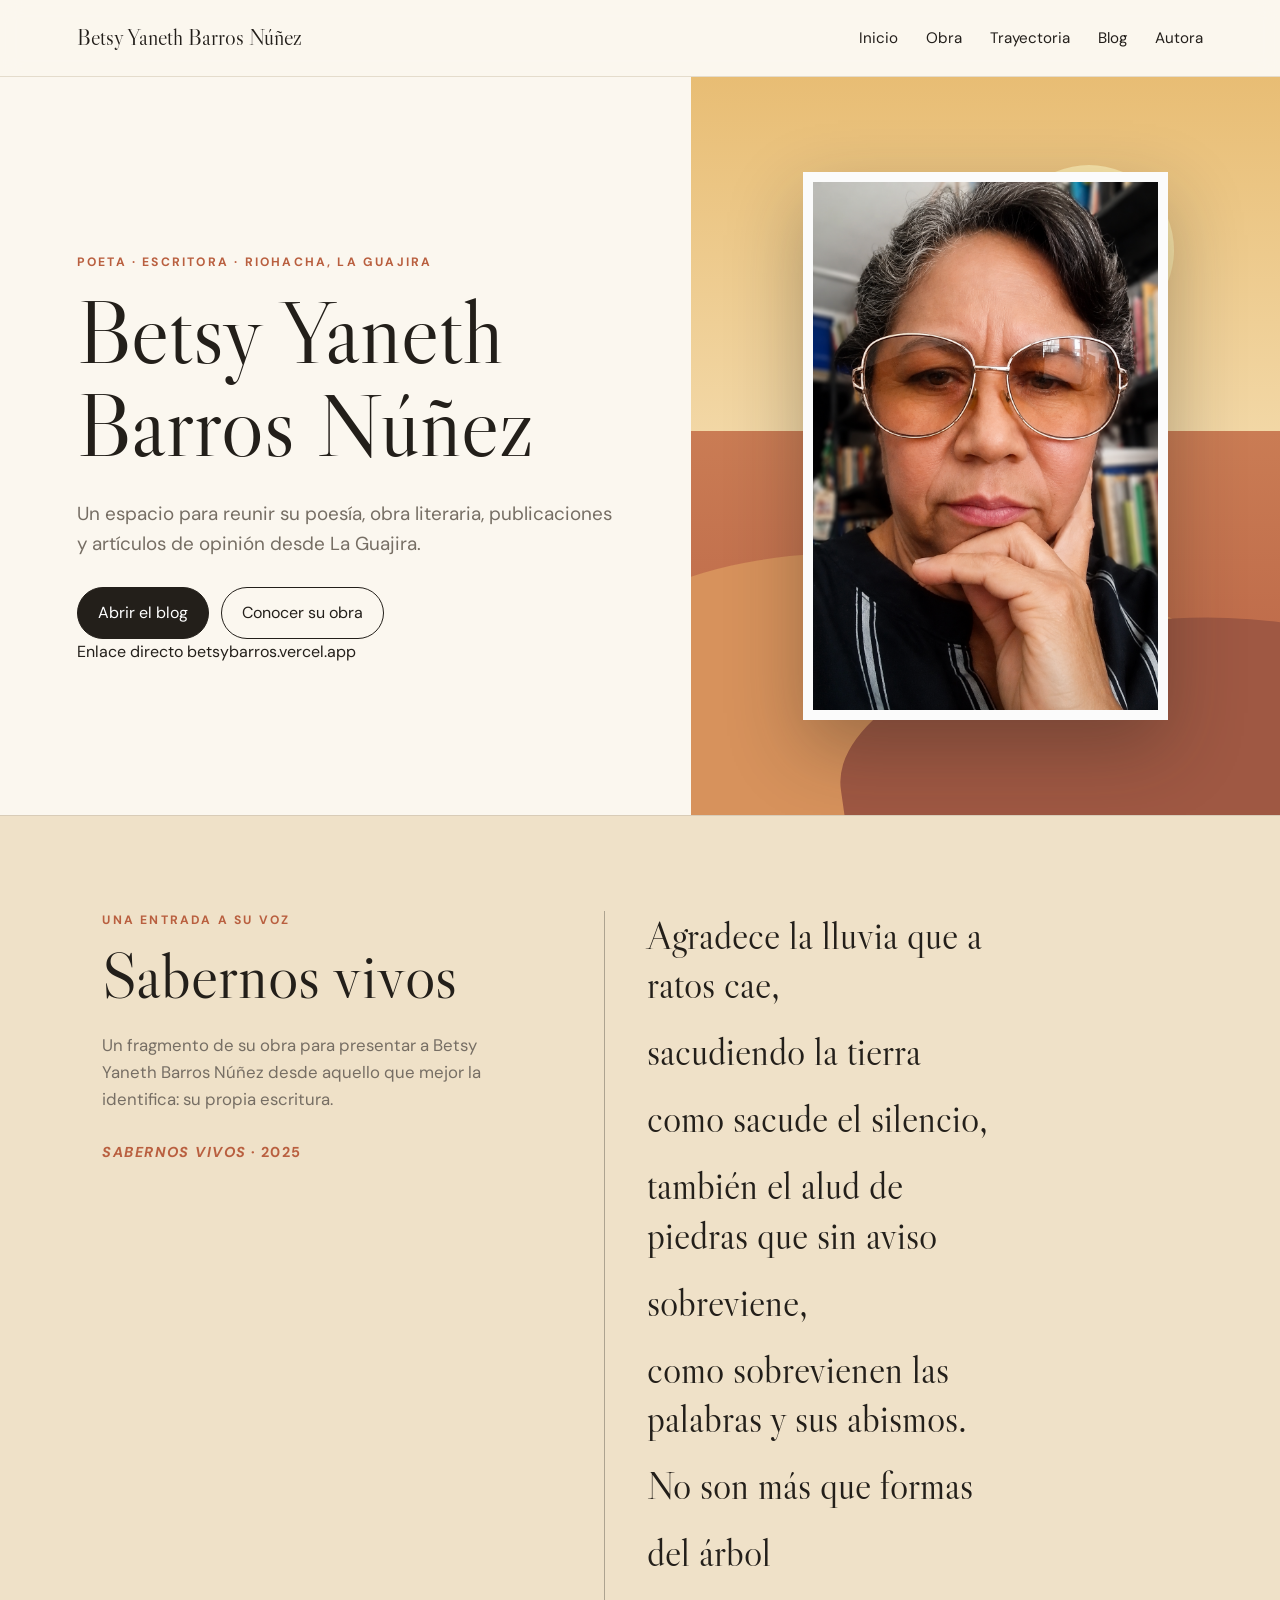
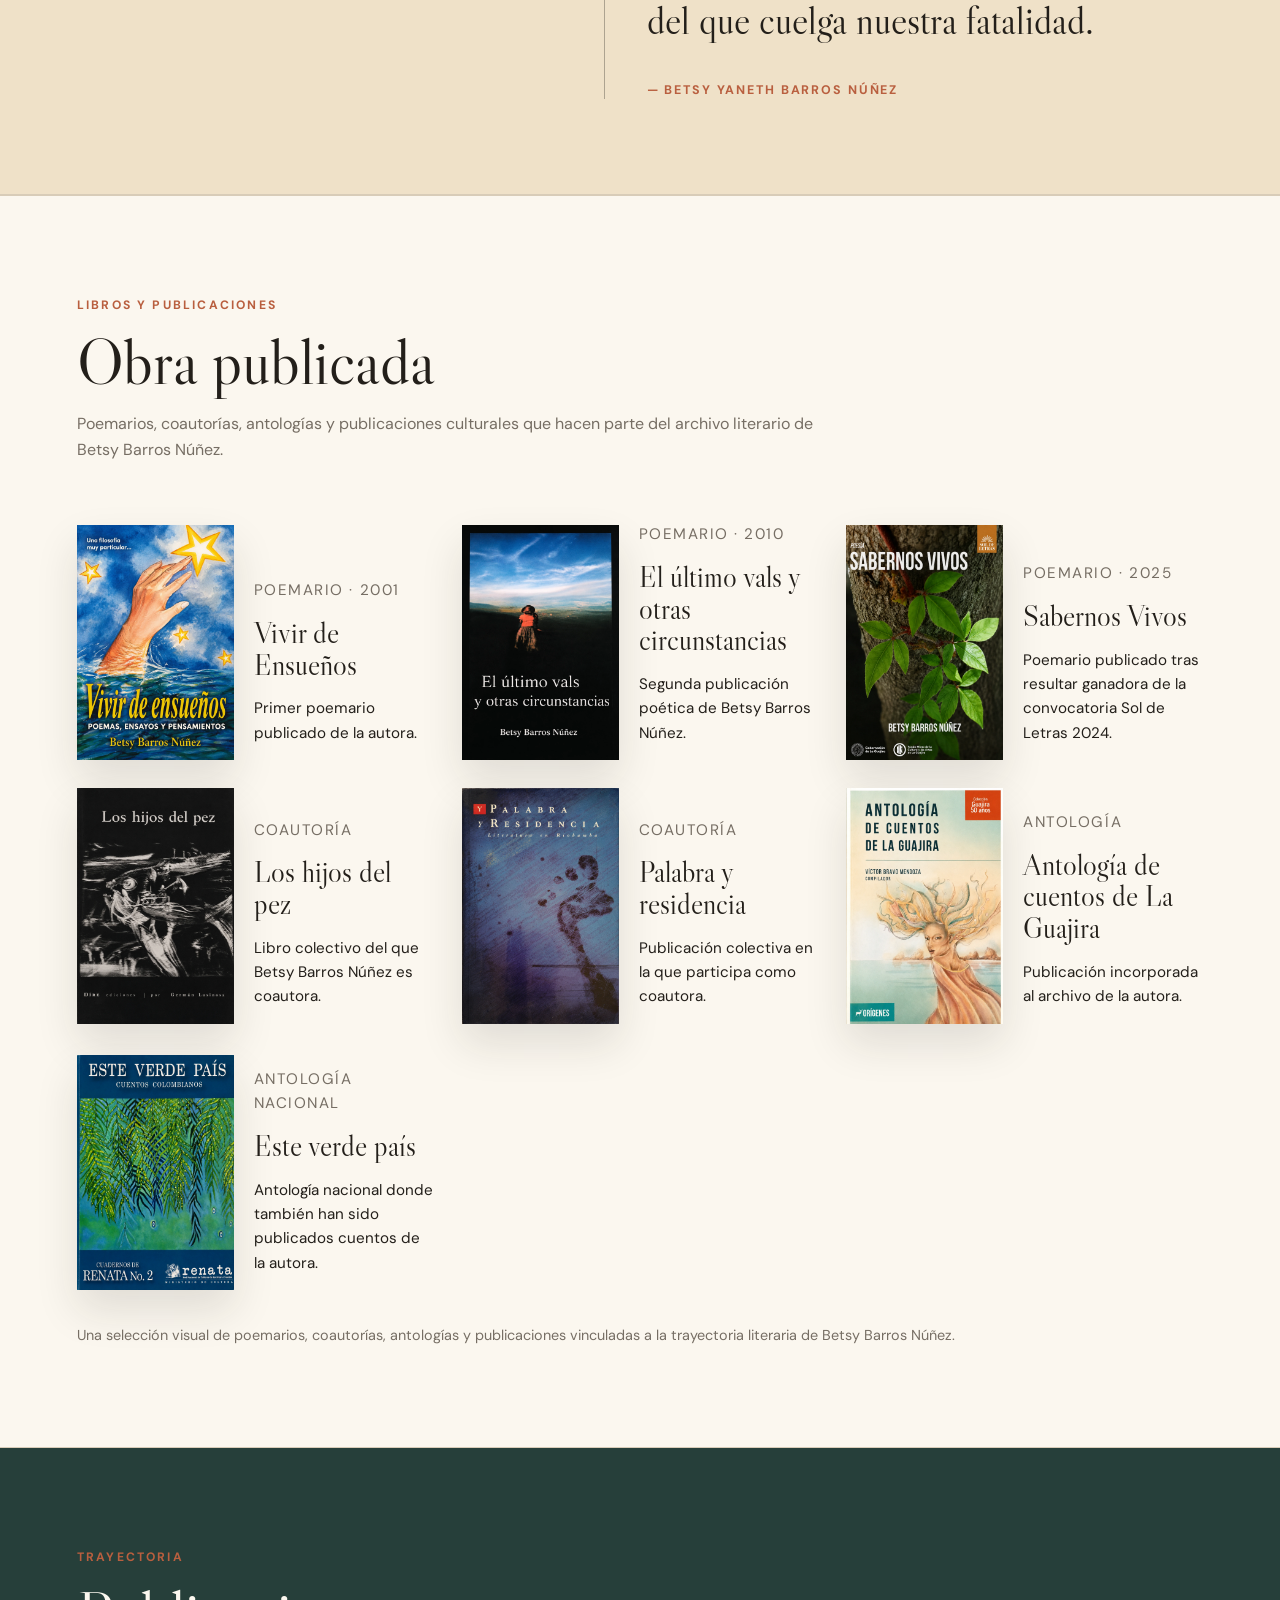
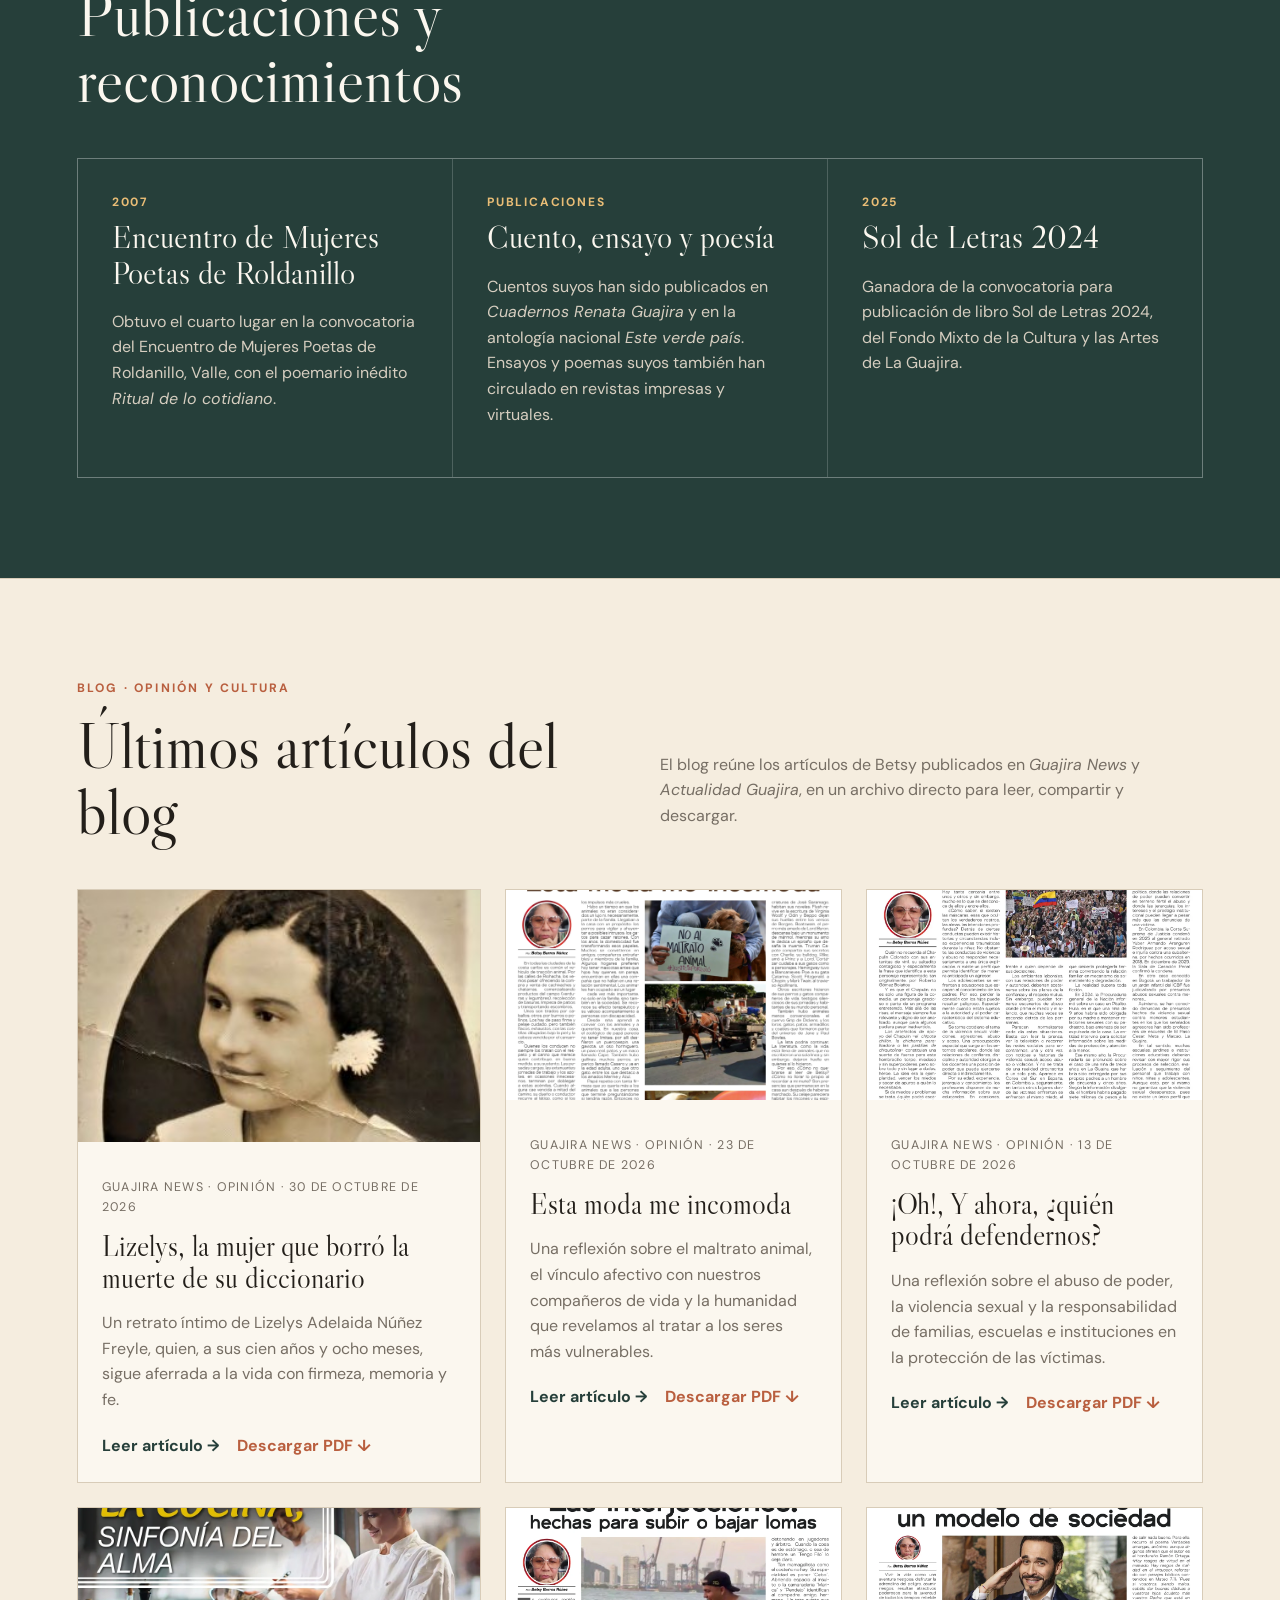
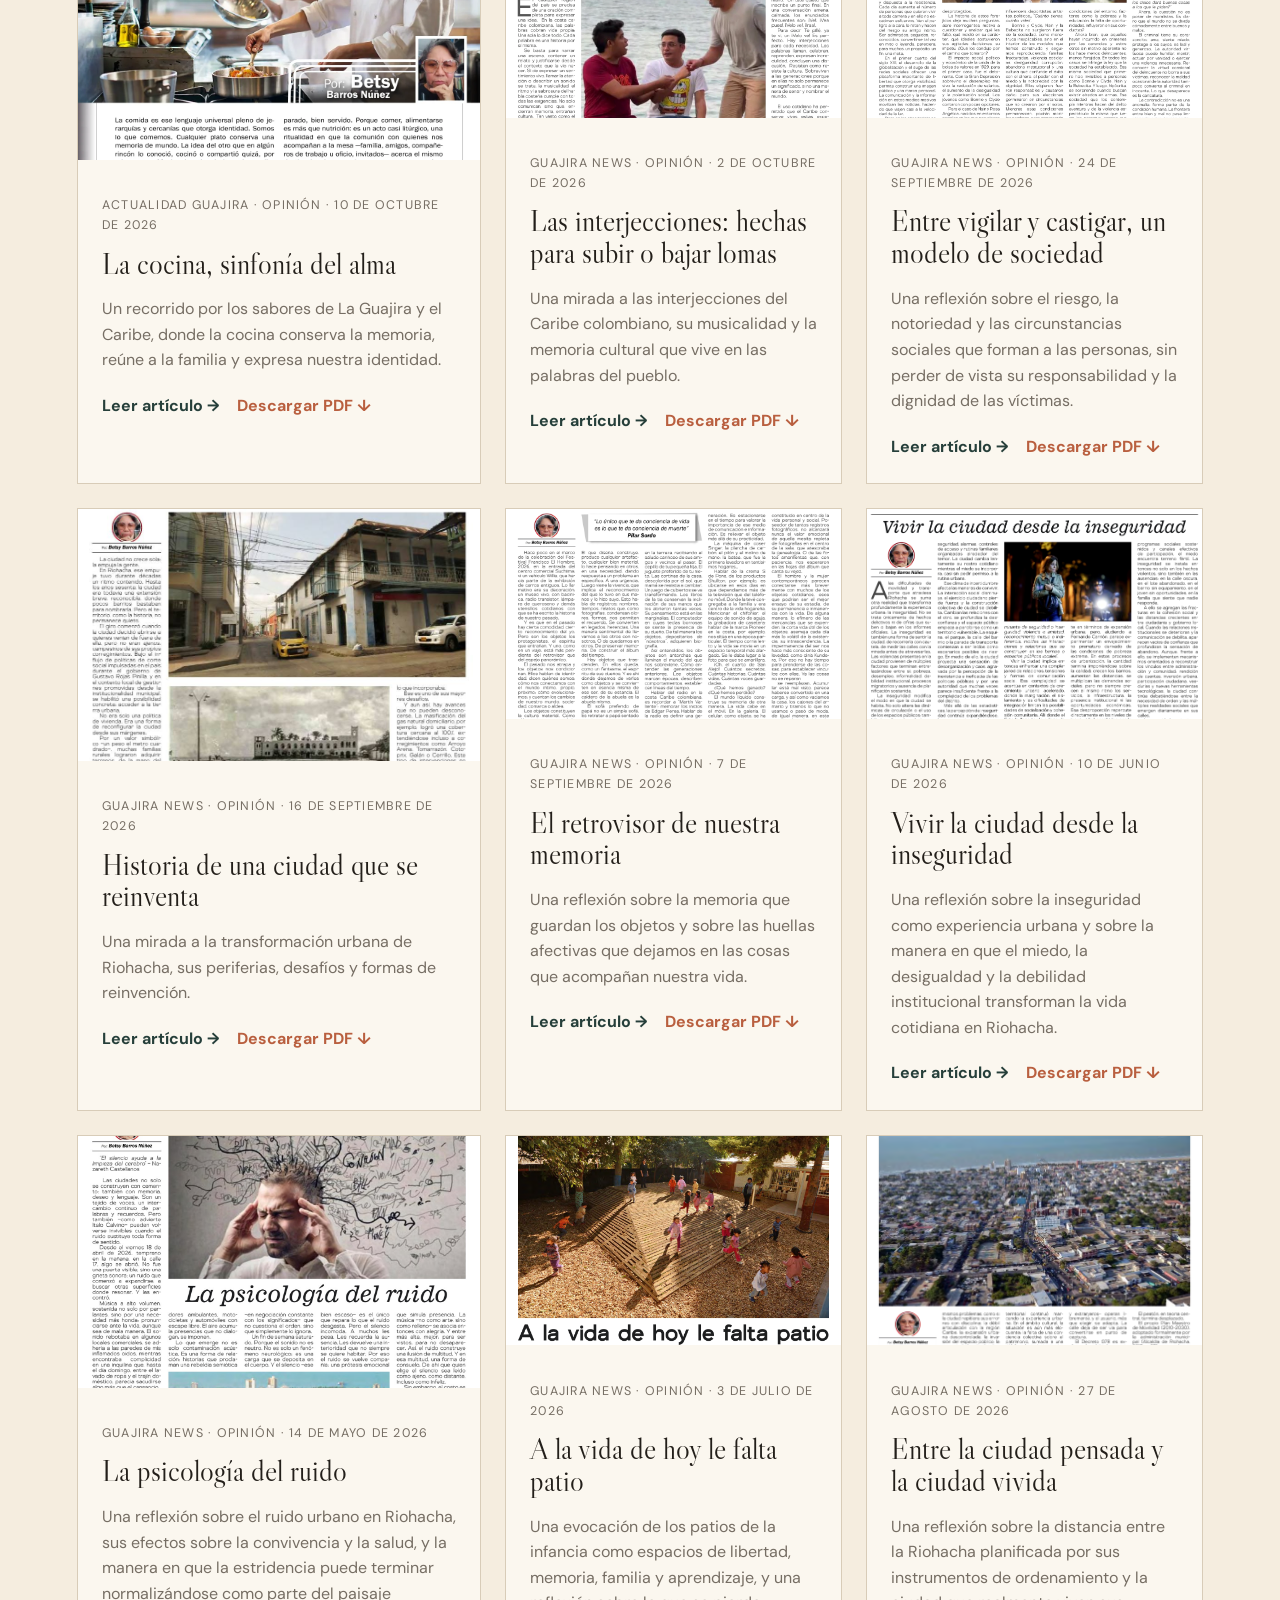
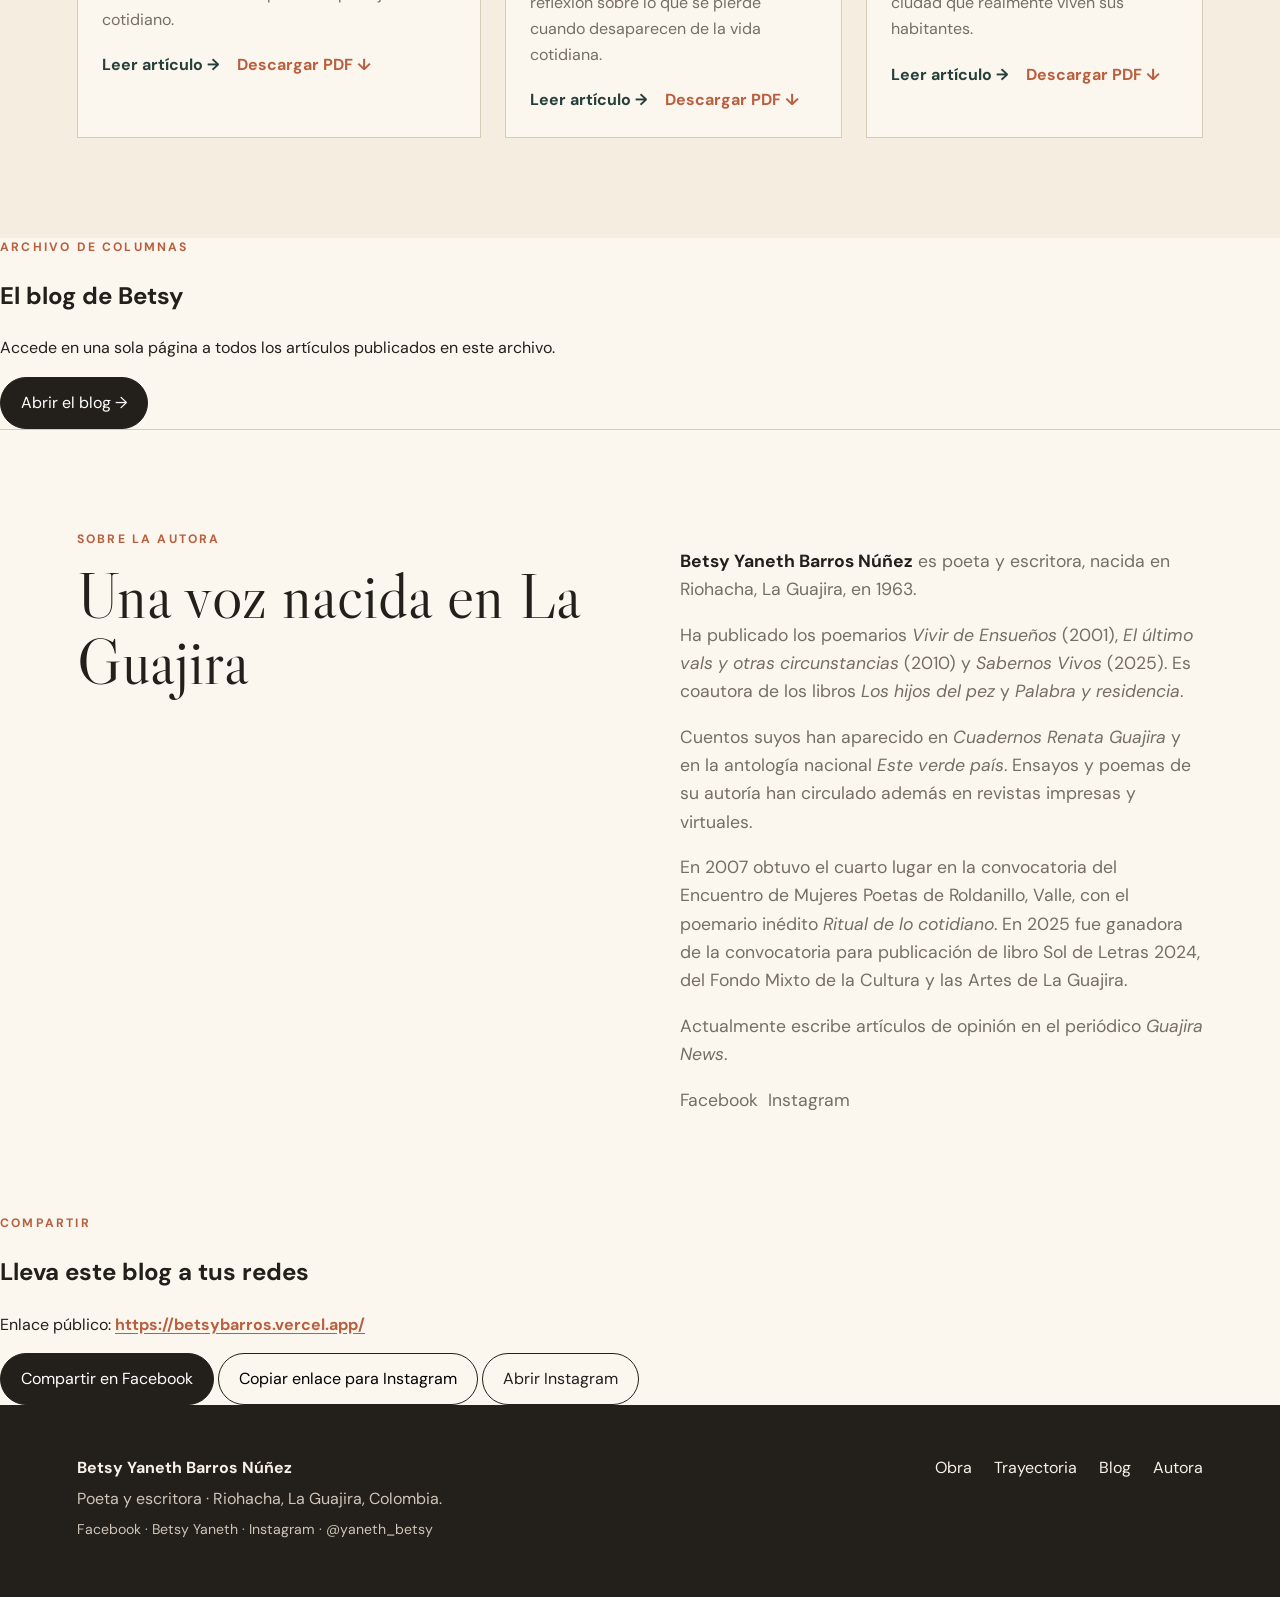
==== commit c38bd3b6: "Añadir fotografías de Lizelys, retrato de la columnista y PDF original" ====
--- a/index.html
+++ b/index.html
@@ -142,7 +142,7 @@
 </div>
 <p>El blog reúne los artículos de Betsy publicados en <em>Guajira News</em> y <em>Actualidad Guajira</em>, en un archivo directo para leer, compartir y descargar.</p>
 </div>
-<div class="articles-grid"><article class="article-card featured"><div class="article-image article-photo"><img alt="Betsy Barros Núñez, autora del artículo" src="assets/betsy-barros-retrato.png"/></div><div class="article-body"><p class="meta">Guajira News · Opinión · 30 de octubre de 2026</p><h3>Lizelys, la mujer que borró la muerte de su diccionario</h3><p>Un retrato íntimo de Lizelys Adelaida Núñez Freyle, quien, a sus cien años y ocho meses, sigue aferrada a la vida con firmeza, memoria y fe.</p><div class="card-actions"><a class="text-link" href="lizelys-la-mujer-que-borro-la-muerte-de-su-diccionario.html">Leer artículo →</a></div></div></article><article class="article-card"><div class="article-image article-photo"><img alt="Página 10 del artículo Esta moda me incomoda publicado en Guajira News" src="assets/esta-moda-me-incomoda-guajira-news.webp"/></div><div class="article-body"><p class="meta">Guajira News · Opinión · 23 de octubre de 2026</p><h3>Esta moda me incomoda</h3><p>Una reflexión sobre el maltrato animal, el vínculo afectivo con nuestros compañeros de vida y la humanidad que revelamos al tratar a los seres más vulnerables.</p><div class="card-actions"><a class="text-link" href="esta-moda-me-incomoda.html">Leer artículo →</a><a class="text-link subtle-link" download="" href="downloads/esta-moda-me-incomoda-betsy-barros.pdf">Descargar PDF ↓</a></div></div></article><article class="article-card"><div class="article-image article-photo"><img alt="Página 12 del artículo ¡Oh!, Y ahora, ¿quién podrá defendernos? publicado en Guajira News" src="assets/oh-y-ahora-quien-podra-defendernos-guajira-news.webp"/></div><div class="article-body"><p class="meta">Guajira News · Opinión · 13 de octubre de 2026</p><h3>¡Oh!, Y ahora, ¿quién podrá defendernos?</h3><p>Una reflexión sobre el abuso de poder, la violencia sexual y la responsabilidad de familias, escuelas e instituciones en la protección de las víctimas.</p><div class="card-actions"><a class="text-link" href="oh-y-ahora-quien-podra-defendernos.html">Leer artículo →</a><a class="text-link subtle-link" download="" href="downloads/oh-y-ahora-quien-podra-defendernos-betsy-barros.pdf">Descargar PDF ↓</a></div></div></article><article class="article-card"><div class="article-image article-photo"><img alt="La cocina, sinfonía del alma, publicado en Actualidad Guajira" loading="lazy" src="assets/la-cocina-sinfonia-del-alma-actualidad-guajira-30.webp"/></div><div class="article-body"><p class="meta">Actualidad Guajira · Opinión · 10 de octubre de 2026</p><h3>La cocina, sinfonía del alma</h3><p>Un recorrido por los sabores de La Guajira y el Caribe, donde la cocina conserva la memoria, reúne a la familia y expresa nuestra identidad.</p><div class="card-actions"><a class="text-link" href="la-cocina-sinfonia-del-alma.html">Leer artículo →</a><a class="text-link subtle-link" download="" href="downloads/la-cocina-sinfonia-del-alma-betsy-barros.pdf">Descargar PDF ↓</a></div></div></article><article class="article-card"><div class="article-image article-photo"><img alt="Página 6 del artículo Las interjecciones: hechas para subir o bajar lomas publicado en Guajira News" src="assets/las-interjecciones-hechas-para-subir-o-bajar-lomas-guajira-news.webp"/></div><div class="article-body"><p class="meta">Guajira News · Opinión · 2 de octubre de 2026</p><h3>Las interjecciones: hechas para subir o bajar lomas</h3><p>Una mirada a las interjecciones del Caribe colombiano, su musicalidad y la memoria cultural que vive en las palabras del pueblo.</p><div class="card-actions"><a class="text-link" href="las-interjecciones-hechas-para-subir-o-bajar-lomas.html">Leer artículo →</a><a class="text-link subtle-link" download="" href="downloads/las-interjecciones-hechas-para-subir-o-bajar-lomas-betsy-barros.pdf">Descargar PDF ↓</a></div></div></article><article class="article-card"><div class="article-image article-photo"><img alt="Página 12 del artículo Entre vigilar y castigar, un modelo de sociedad publicado en Guajira News" src="assets/entre-vigilar-y-castigar-un-modelo-de-sociedad-guajira-news.webp"/></div><div class="article-body"><p class="meta">Guajira News · Opinión · 24 de septiembre de 2026</p><h3>Entre vigilar y castigar, un modelo de sociedad</h3><p>Una reflexión sobre el riesgo, la notoriedad y las circunstancias sociales que forman a las personas, sin perder de vista su responsabilidad y la dignidad de las víctimas.</p><div class="card-actions"><a class="text-link" href="entre-vigilar-y-castigar-un-modelo-de-sociedad.html">Leer artículo →</a><a class="text-link subtle-link" download="" href="downloads/entre-vigilar-y-castigar-un-modelo-de-sociedad-betsy-barros.pdf">Descargar PDF ↓</a></div></div></article><article class="article-card"><div class="article-image article-photo"><img alt="Página del artículo Historia de una ciudad que se reinventa publicado en Guajira News" src="assets/historia-de-una-ciudad-que-se-reinventa-guajira-news.jpg"/></div><div class="article-body"><p class="meta">Guajira News · Opinión · 16 de septiembre de 2026</p><h3>Historia de una ciudad que se reinventa</h3><p>Una mirada a la transformación urbana de Riohacha, sus periferias, desafíos y formas de reinvención.</p><div class="card-actions"><a class="text-link" href="historia-de-una-ciudad-que-se-reinventa.html">Leer artículo →</a><a class="text-link subtle-link" download="" href="downloads/historia-de-una-ciudad-que-se-reinventa-betsy-barros.pdf">Descargar PDF ↓</a></div></div></article>
+<div class="articles-grid"><article class="article-card featured"><div class="article-image article-photo"><img alt="Lizelys, protagonista del artículo" src="assets/lizelys-foto-1.jpg"/></div><div class="article-body"><p class="meta">Guajira News · Opinión · 30 de octubre de 2026</p><h3>Lizelys, la mujer que borró la muerte de su diccionario</h3><p>Un retrato íntimo de Lizelys Adelaida Núñez Freyle, quien, a sus cien años y ocho meses, sigue aferrada a la vida con firmeza, memoria y fe.</p><div class="card-actions"><a class="text-link" href="lizelys-la-mujer-que-borro-la-muerte-de-su-diccionario.html">Leer artículo →</a><a class="text-link subtle-link" download href="downloads/lizelys-la-mujer-que-borro-la-muerte-de-su-diccionario-betsy-barros.pdf">Descargar PDF ↓</a></div></div></article><article class="article-card"><div class="article-image article-photo"><img alt="Página 10 del artículo Esta moda me incomoda publicado en Guajira News" src="assets/esta-moda-me-incomoda-guajira-news.webp"/></div><div class="article-body"><p class="meta">Guajira News · Opinión · 23 de octubre de 2026</p><h3>Esta moda me incomoda</h3><p>Una reflexión sobre el maltrato animal, el vínculo afectivo con nuestros compañeros de vida y la humanidad que revelamos al tratar a los seres más vulnerables.</p><div class="card-actions"><a class="text-link" href="esta-moda-me-incomoda.html">Leer artículo →</a><a class="text-link subtle-link" download="" href="downloads/esta-moda-me-incomoda-betsy-barros.pdf">Descargar PDF ↓</a></div></div></article><article class="article-card"><div class="article-image article-photo"><img alt="Página 12 del artículo ¡Oh!, Y ahora, ¿quién podrá defendernos? publicado en Guajira News" src="assets/oh-y-ahora-quien-podra-defendernos-guajira-news.webp"/></div><div class="article-body"><p class="meta">Guajira News · Opinión · 13 de octubre de 2026</p><h3>¡Oh!, Y ahora, ¿quién podrá defendernos?</h3><p>Una reflexión sobre el abuso de poder, la violencia sexual y la responsabilidad de familias, escuelas e instituciones en la protección de las víctimas.</p><div class="card-actions"><a class="text-link" href="oh-y-ahora-quien-podra-defendernos.html">Leer artículo →</a><a class="text-link subtle-link" download="" href="downloads/oh-y-ahora-quien-podra-defendernos-betsy-barros.pdf">Descargar PDF ↓</a></div></div></article><article class="article-card"><div class="article-image article-photo"><img alt="La cocina, sinfonía del alma, publicado en Actualidad Guajira" loading="lazy" src="assets/la-cocina-sinfonia-del-alma-actualidad-guajira-30.webp"/></div><div class="article-body"><p class="meta">Actualidad Guajira · Opinión · 10 de octubre de 2026</p><h3>La cocina, sinfonía del alma</h3><p>Un recorrido por los sabores de La Guajira y el Caribe, donde la cocina conserva la memoria, reúne a la familia y expresa nuestra identidad.</p><div class="card-actions"><a class="text-link" href="la-cocina-sinfonia-del-alma.html">Leer artículo →</a><a class="text-link subtle-link" download="" href="downloads/la-cocina-sinfonia-del-alma-betsy-barros.pdf">Descargar PDF ↓</a></div></div></article><article class="article-card"><div class="article-image article-photo"><img alt="Página 6 del artículo Las interjecciones: hechas para subir o bajar lomas publicado en Guajira News" src="assets/las-interjecciones-hechas-para-subir-o-bajar-lomas-guajira-news.webp"/></div><div class="article-body"><p class="meta">Guajira News · Opinión · 2 de octubre de 2026</p><h3>Las interjecciones: hechas para subir o bajar lomas</h3><p>Una mirada a las interjecciones del Caribe colombiano, su musicalidad y la memoria cultural que vive en las palabras del pueblo.</p><div class="card-actions"><a class="text-link" href="las-interjecciones-hechas-para-subir-o-bajar-lomas.html">Leer artículo →</a><a class="text-link subtle-link" download="" href="downloads/las-interjecciones-hechas-para-subir-o-bajar-lomas-betsy-barros.pdf">Descargar PDF ↓</a></div></div></article><article class="article-card"><div class="article-image article-photo"><img alt="Página 12 del artículo Entre vigilar y castigar, un modelo de sociedad publicado en Guajira News" src="assets/entre-vigilar-y-castigar-un-modelo-de-sociedad-guajira-news.webp"/></div><div class="article-body"><p class="meta">Guajira News · Opinión · 24 de septiembre de 2026</p><h3>Entre vigilar y castigar, un modelo de sociedad</h3><p>Una reflexión sobre el riesgo, la notoriedad y las circunstancias sociales que forman a las personas, sin perder de vista su responsabilidad y la dignidad de las víctimas.</p><div class="card-actions"><a class="text-link" href="entre-vigilar-y-castigar-un-modelo-de-sociedad.html">Leer artículo →</a><a class="text-link subtle-link" download="" href="downloads/entre-vigilar-y-castigar-un-modelo-de-sociedad-betsy-barros.pdf">Descargar PDF ↓</a></div></div></article><article class="article-card"><div class="article-image article-photo"><img alt="Página del artículo Historia de una ciudad que se reinventa publicado en Guajira News" src="assets/historia-de-una-ciudad-que-se-reinventa-guajira-news.jpg"/></div><div class="article-body"><p class="meta">Guajira News · Opinión · 16 de septiembre de 2026</p><h3>Historia de una ciudad que se reinventa</h3><p>Una mirada a la transformación urbana de Riohacha, sus periferias, desafíos y formas de reinvención.</p><div class="card-actions"><a class="text-link" href="historia-de-una-ciudad-que-se-reinventa.html">Leer artículo →</a><a class="text-link subtle-link" download="" href="downloads/historia-de-una-ciudad-que-se-reinventa-betsy-barros.pdf">Descargar PDF ↓</a></div></div></article>
 <article class="article-card"><div class="article-image article-photo"><img alt="Página del artículo El retrovisor de nuestra memoria publicado en Guajira News" src="assets/el-retrovisor-de-nuestra-memoria-guajira-news.png"/></div><div class="article-body"><p class="meta">Guajira News · Opinión · 7 de septiembre de 2026</p><h3>El retrovisor de nuestra memoria</h3><p>Una reflexión sobre la memoria que guardan los objetos y sobre las huellas afectivas que dejamos en las cosas que acompañan nuestra vida.</p><div class="card-actions"><a class="text-link" href="el-retrovisor-de-nuestra-memoria.html">Leer artículo →</a><a class="text-link subtle-link" download="" href="downloads/el-retrovisor-de-nuestra-memoria-betsy-barros.pdf">Descargar PDF ↓</a></div></div></article>
 <article class="article-card">
 <div class="article-image article-photo"><img alt="Recorte del artículo Vivir la ciudad desde la inseguridad publicado en Guajira News" src="assets/vivir-ciudad-recorte.png"/></div>
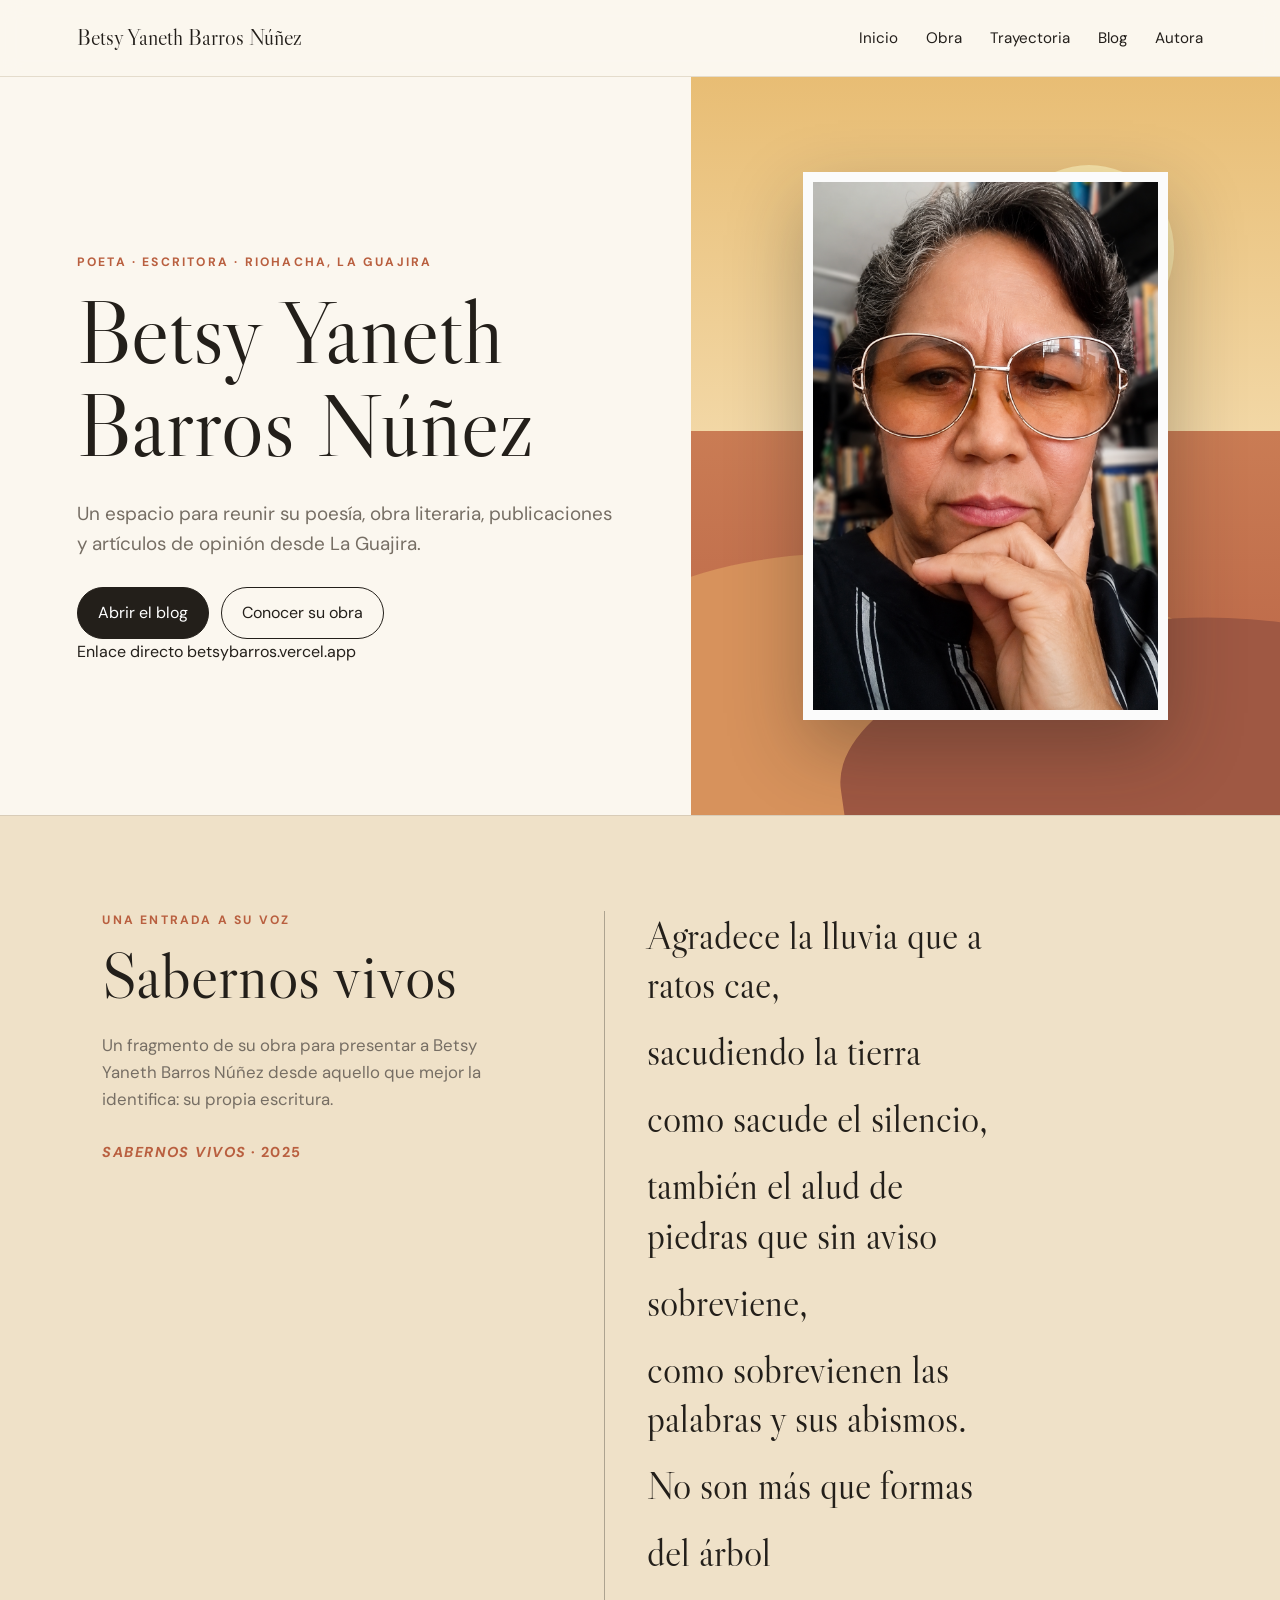
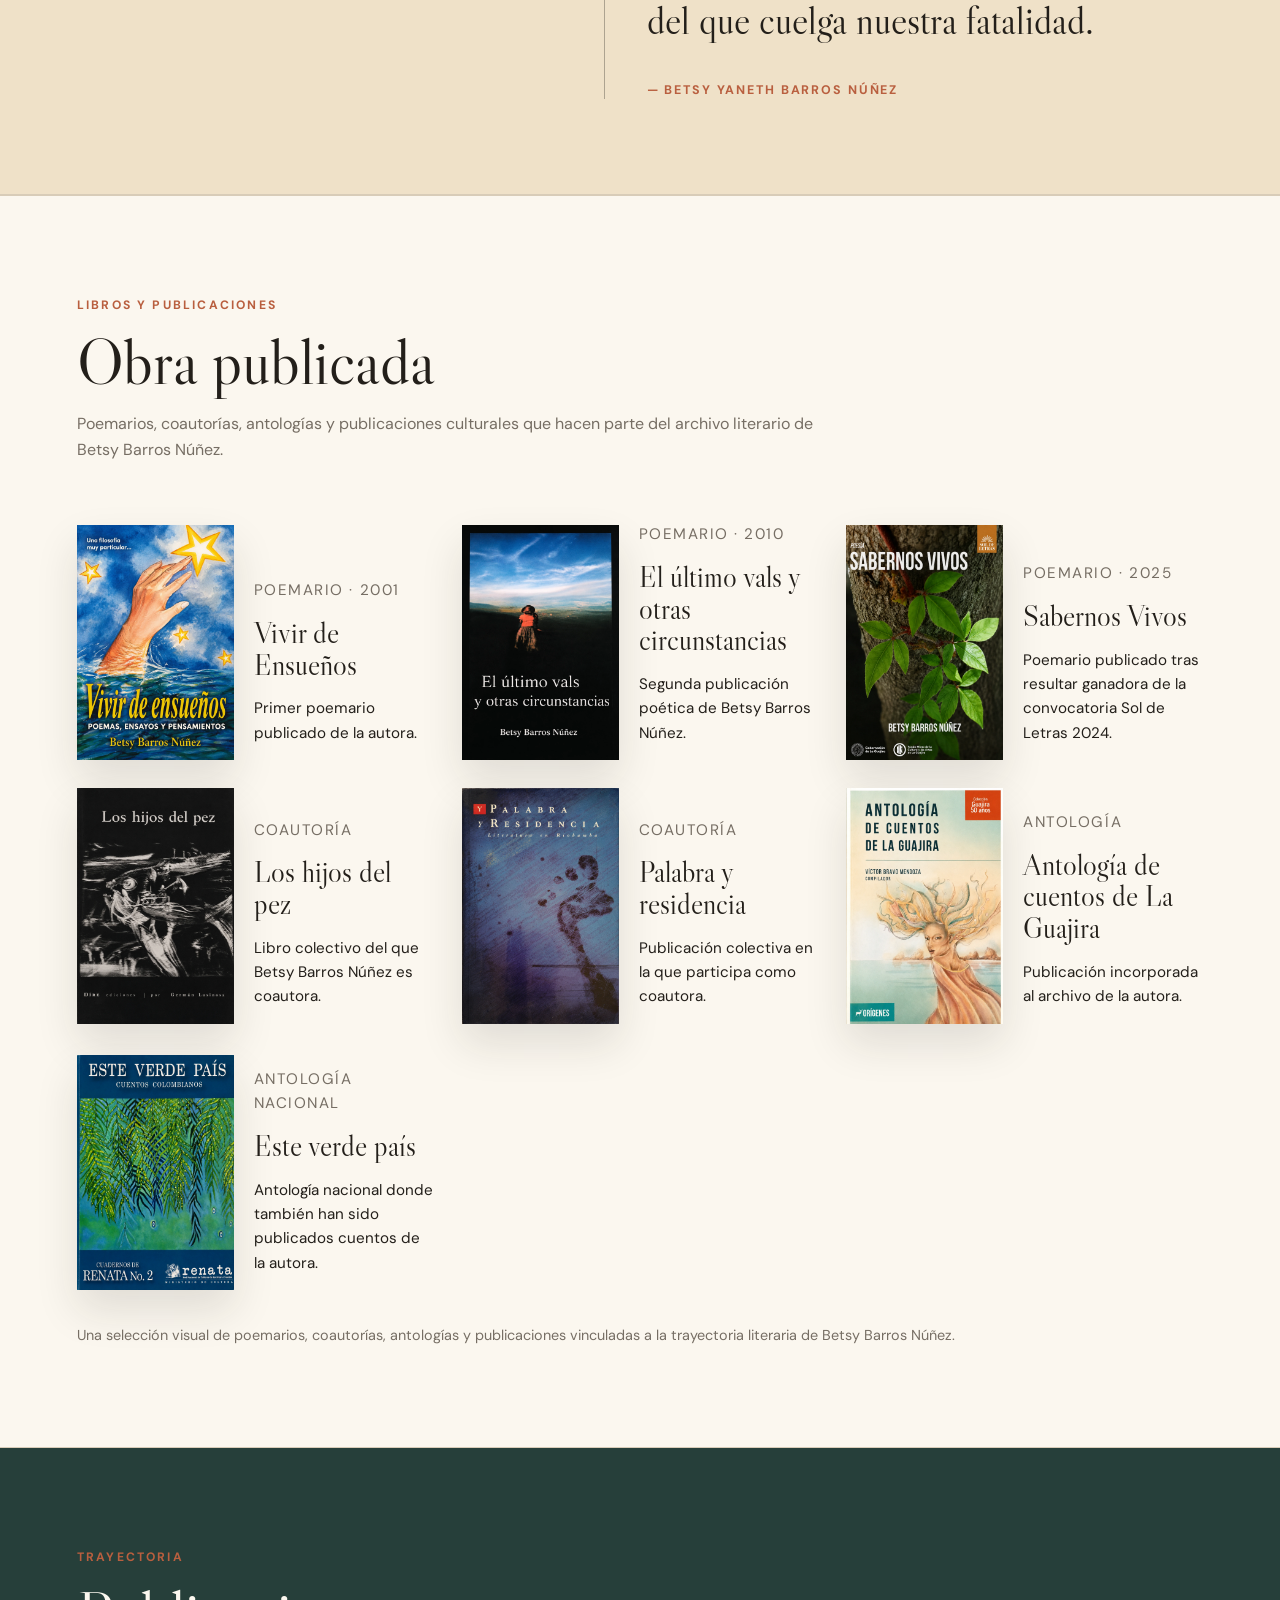
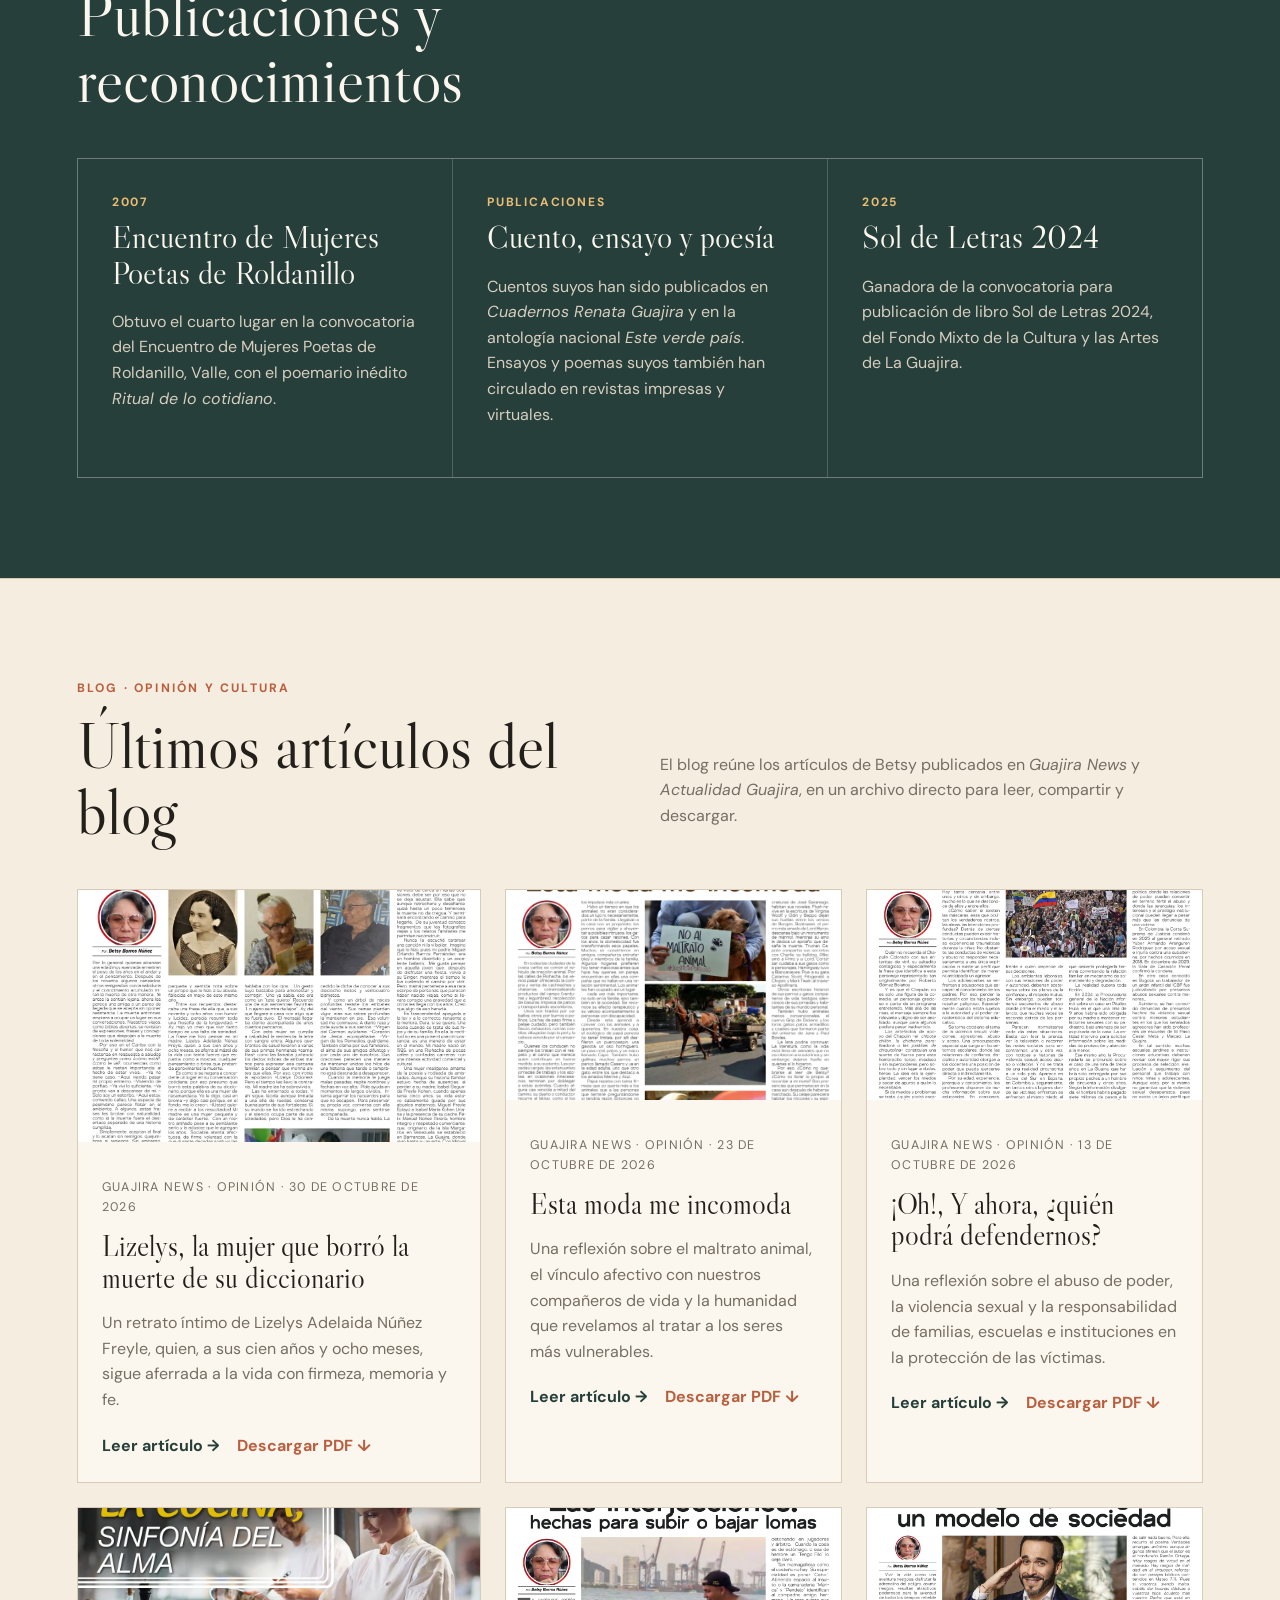
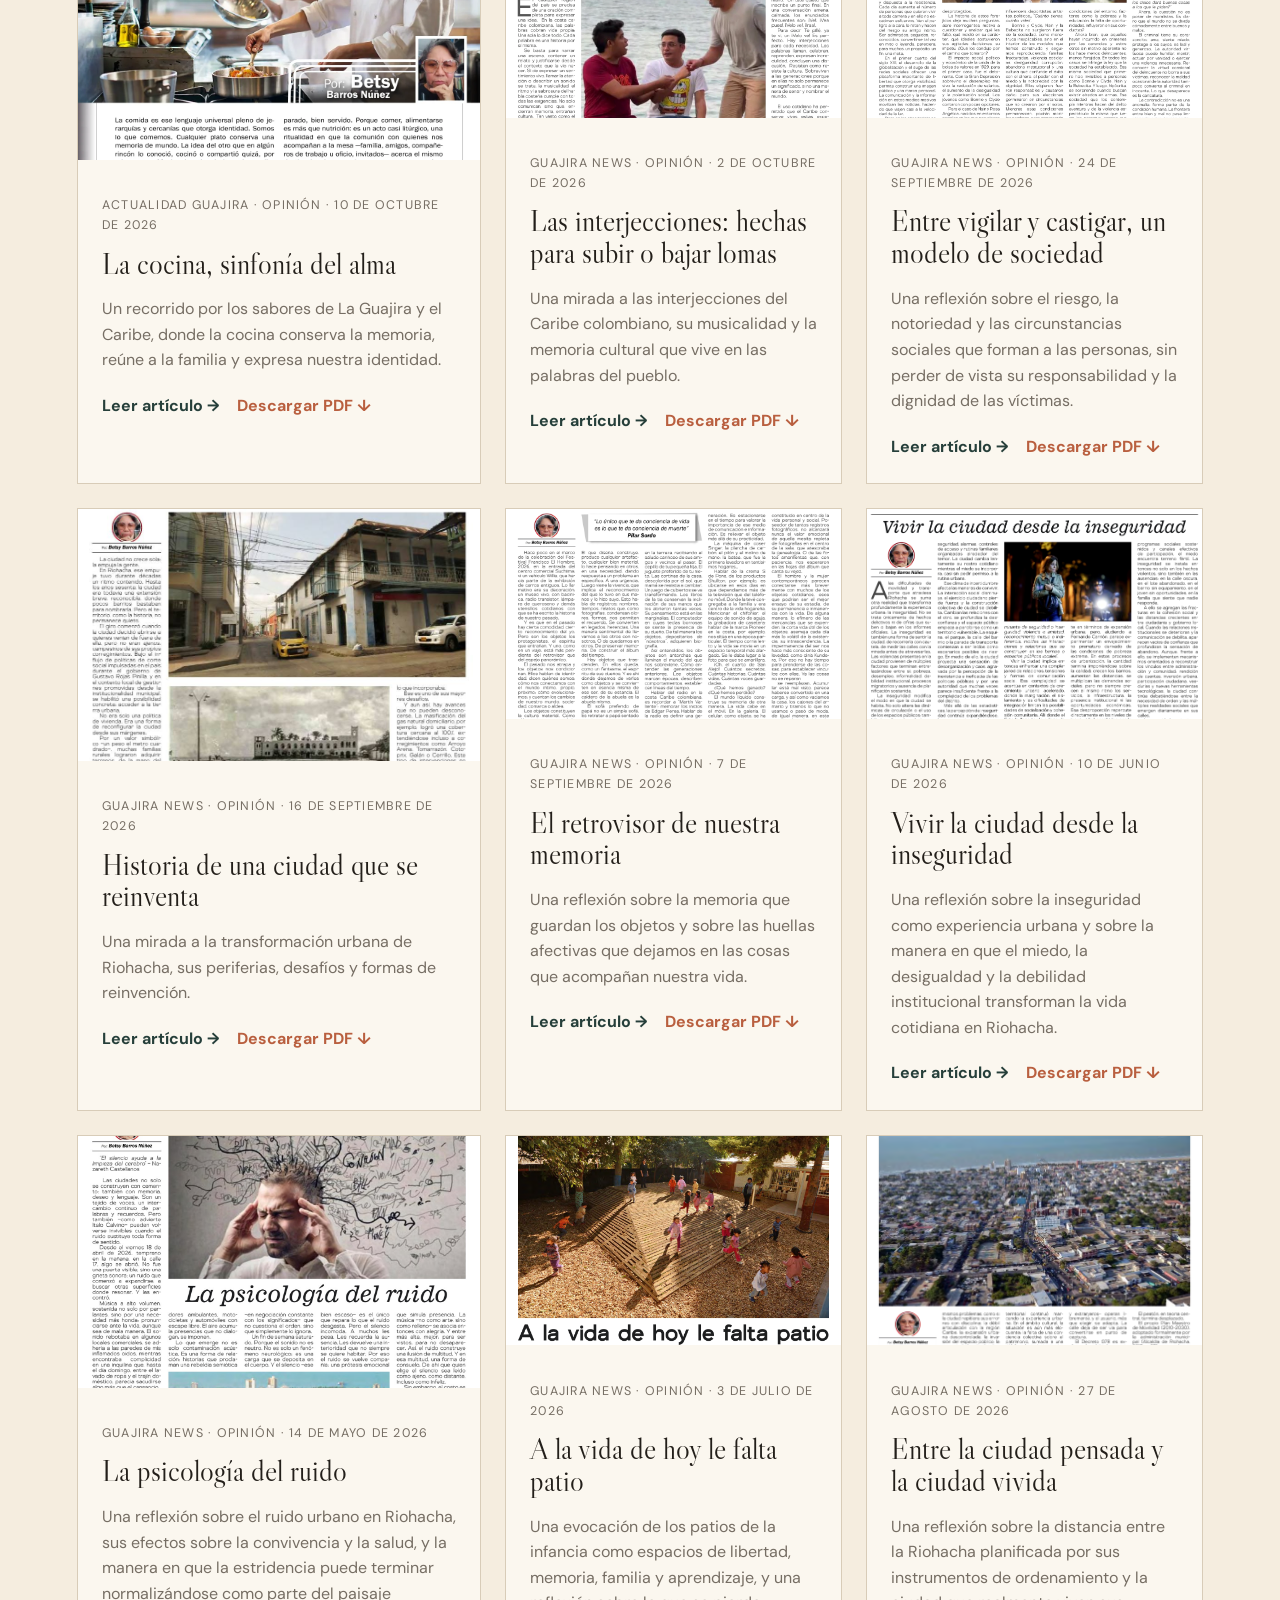
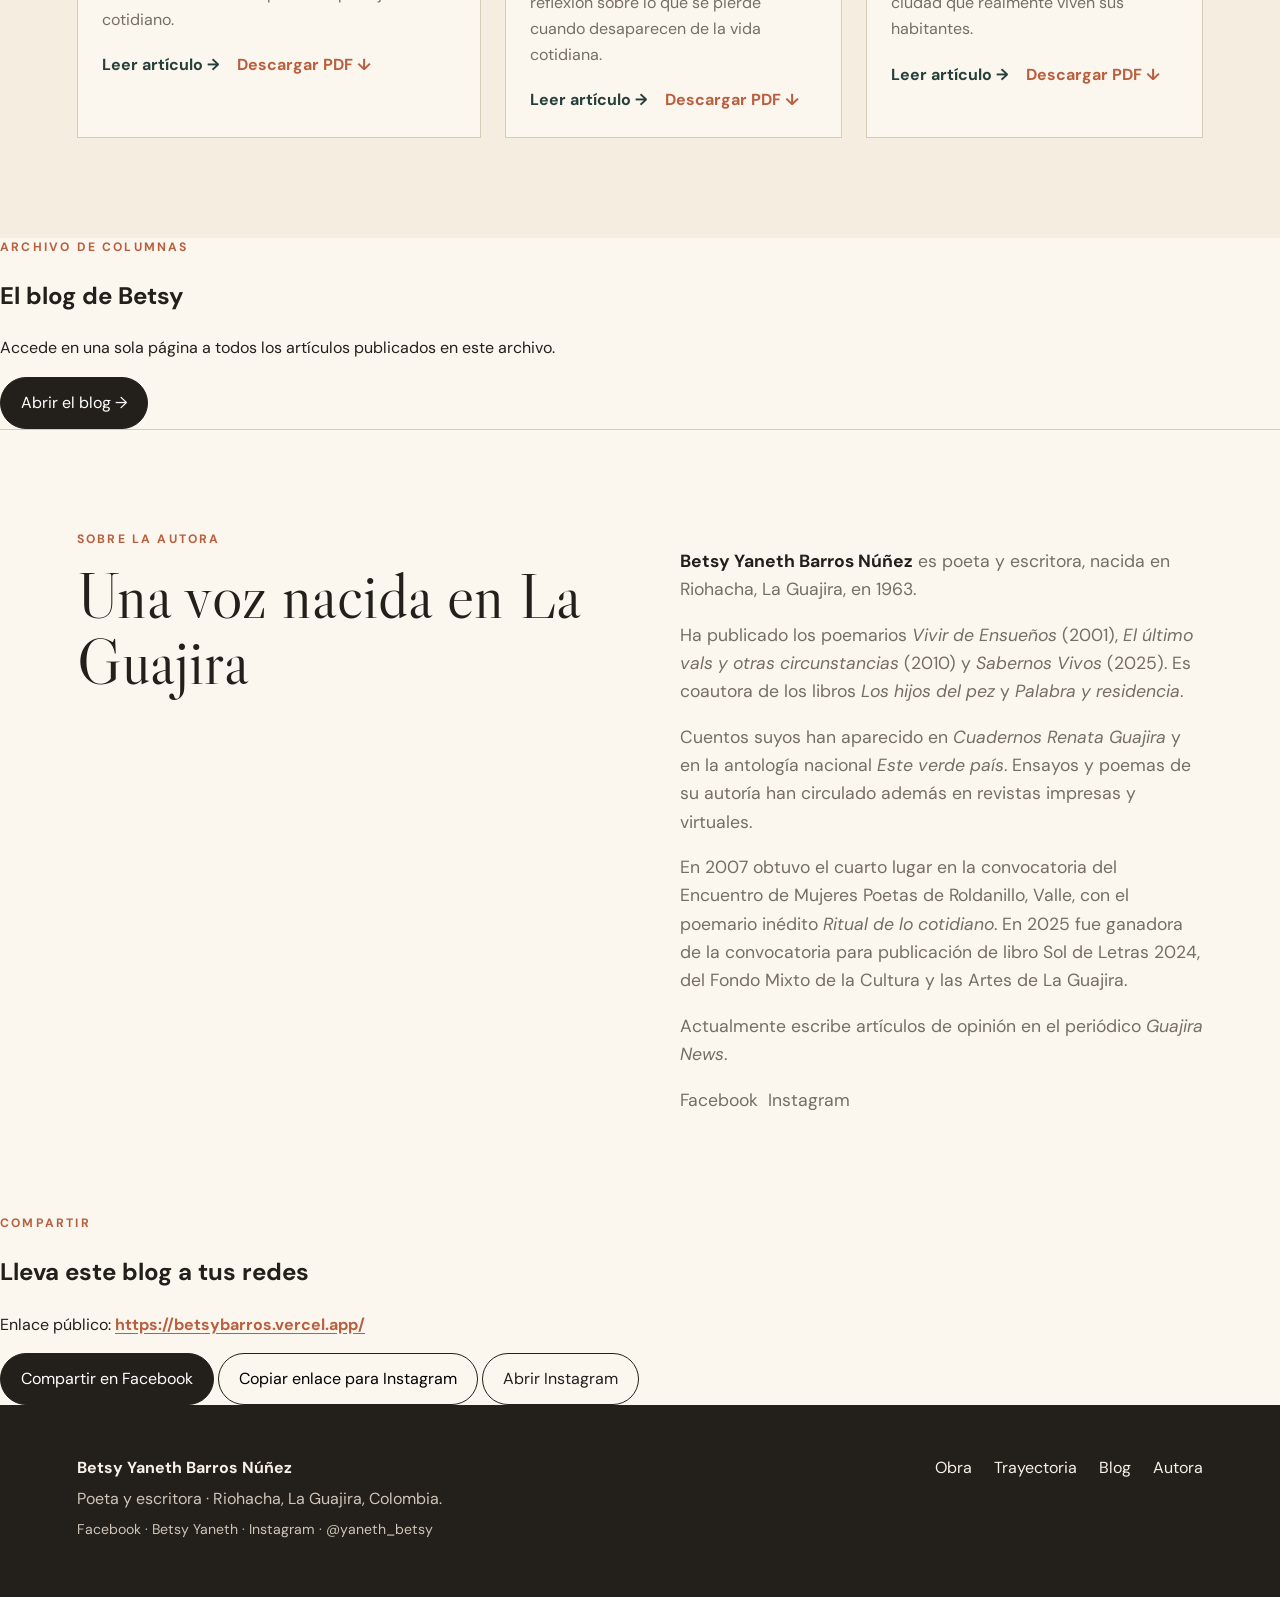
==== commit 5dafeb0b: "Unificar formato de Lizelys con las columnas anteriores" ====
--- a/index.html
+++ b/index.html
@@ -142,7 +142,7 @@
 </div>
 <p>El blog reúne los artículos de Betsy publicados en <em>Guajira News</em> y <em>Actualidad Guajira</em>, en un archivo directo para leer, compartir y descargar.</p>
 </div>
-<div class="articles-grid"><article class="article-card featured"><div class="article-image article-photo"><img alt="Lizelys, protagonista del artículo" src="assets/lizelys-foto-1.jpg"/></div><div class="article-body"><p class="meta">Guajira News · Opinión · 30 de octubre de 2026</p><h3>Lizelys, la mujer que borró la muerte de su diccionario</h3><p>Un retrato íntimo de Lizelys Adelaida Núñez Freyle, quien, a sus cien años y ocho meses, sigue aferrada a la vida con firmeza, memoria y fe.</p><div class="card-actions"><a class="text-link" href="lizelys-la-mujer-que-borro-la-muerte-de-su-diccionario.html">Leer artículo →</a><a class="text-link subtle-link" download href="downloads/lizelys-la-mujer-que-borro-la-muerte-de-su-diccionario-betsy-barros.pdf">Descargar PDF ↓</a></div></div></article><article class="article-card"><div class="article-image article-photo"><img alt="Página 10 del artículo Esta moda me incomoda publicado en Guajira News" src="assets/esta-moda-me-incomoda-guajira-news.webp"/></div><div class="article-body"><p class="meta">Guajira News · Opinión · 23 de octubre de 2026</p><h3>Esta moda me incomoda</h3><p>Una reflexión sobre el maltrato animal, el vínculo afectivo con nuestros compañeros de vida y la humanidad que revelamos al tratar a los seres más vulnerables.</p><div class="card-actions"><a class="text-link" href="esta-moda-me-incomoda.html">Leer artículo →</a><a class="text-link subtle-link" download="" href="downloads/esta-moda-me-incomoda-betsy-barros.pdf">Descargar PDF ↓</a></div></div></article><article class="article-card"><div class="article-image article-photo"><img alt="Página 12 del artículo ¡Oh!, Y ahora, ¿quién podrá defendernos? publicado en Guajira News" src="assets/oh-y-ahora-quien-podra-defendernos-guajira-news.webp"/></div><div class="article-body"><p class="meta">Guajira News · Opinión · 13 de octubre de 2026</p><h3>¡Oh!, Y ahora, ¿quién podrá defendernos?</h3><p>Una reflexión sobre el abuso de poder, la violencia sexual y la responsabilidad de familias, escuelas e instituciones en la protección de las víctimas.</p><div class="card-actions"><a class="text-link" href="oh-y-ahora-quien-podra-defendernos.html">Leer artículo →</a><a class="text-link subtle-link" download="" href="downloads/oh-y-ahora-quien-podra-defendernos-betsy-barros.pdf">Descargar PDF ↓</a></div></div></article><article class="article-card"><div class="article-image article-photo"><img alt="La cocina, sinfonía del alma, publicado en Actualidad Guajira" loading="lazy" src="assets/la-cocina-sinfonia-del-alma-actualidad-guajira-30.webp"/></div><div class="article-body"><p class="meta">Actualidad Guajira · Opinión · 10 de octubre de 2026</p><h3>La cocina, sinfonía del alma</h3><p>Un recorrido por los sabores de La Guajira y el Caribe, donde la cocina conserva la memoria, reúne a la familia y expresa nuestra identidad.</p><div class="card-actions"><a class="text-link" href="la-cocina-sinfonia-del-alma.html">Leer artículo →</a><a class="text-link subtle-link" download="" href="downloads/la-cocina-sinfonia-del-alma-betsy-barros.pdf">Descargar PDF ↓</a></div></div></article><article class="article-card"><div class="article-image article-photo"><img alt="Página 6 del artículo Las interjecciones: hechas para subir o bajar lomas publicado en Guajira News" src="assets/las-interjecciones-hechas-para-subir-o-bajar-lomas-guajira-news.webp"/></div><div class="article-body"><p class="meta">Guajira News · Opinión · 2 de octubre de 2026</p><h3>Las interjecciones: hechas para subir o bajar lomas</h3><p>Una mirada a las interjecciones del Caribe colombiano, su musicalidad y la memoria cultural que vive en las palabras del pueblo.</p><div class="card-actions"><a class="text-link" href="las-interjecciones-hechas-para-subir-o-bajar-lomas.html">Leer artículo →</a><a class="text-link subtle-link" download="" href="downloads/las-interjecciones-hechas-para-subir-o-bajar-lomas-betsy-barros.pdf">Descargar PDF ↓</a></div></div></article><article class="article-card"><div class="article-image article-photo"><img alt="Página 12 del artículo Entre vigilar y castigar, un modelo de sociedad publicado en Guajira News" src="assets/entre-vigilar-y-castigar-un-modelo-de-sociedad-guajira-news.webp"/></div><div class="article-body"><p class="meta">Guajira News · Opinión · 24 de septiembre de 2026</p><h3>Entre vigilar y castigar, un modelo de sociedad</h3><p>Una reflexión sobre el riesgo, la notoriedad y las circunstancias sociales que forman a las personas, sin perder de vista su responsabilidad y la dignidad de las víctimas.</p><div class="card-actions"><a class="text-link" href="entre-vigilar-y-castigar-un-modelo-de-sociedad.html">Leer artículo →</a><a class="text-link subtle-link" download="" href="downloads/entre-vigilar-y-castigar-un-modelo-de-sociedad-betsy-barros.pdf">Descargar PDF ↓</a></div></div></article><article class="article-card"><div class="article-image article-photo"><img alt="Página del artículo Historia de una ciudad que se reinventa publicado en Guajira News" src="assets/historia-de-una-ciudad-que-se-reinventa-guajira-news.jpg"/></div><div class="article-body"><p class="meta">Guajira News · Opinión · 16 de septiembre de 2026</p><h3>Historia de una ciudad que se reinventa</h3><p>Una mirada a la transformación urbana de Riohacha, sus periferias, desafíos y formas de reinvención.</p><div class="card-actions"><a class="text-link" href="historia-de-una-ciudad-que-se-reinventa.html">Leer artículo →</a><a class="text-link subtle-link" download="" href="downloads/historia-de-una-ciudad-que-se-reinventa-betsy-barros.pdf">Descargar PDF ↓</a></div></div></article>
+<div class="articles-grid"><article class="article-card featured"><div class="article-image article-photo"><img alt="Página 9 del artículo Lizelys, la mujer que borró la muerte de su diccionario publicado en Guajira News" src="assets/lizelys-la-mujer-que-borro-la-muerte-de-su-diccionario-guajira-news.webp"/></div><div class="article-body"><p class="meta">Guajira News · Opinión · 30 de octubre de 2026</p><h3>Lizelys, la mujer que borró la muerte de su diccionario</h3><p>Un retrato íntimo de Lizelys Adelaida Núñez Freyle, quien, a sus cien años y ocho meses, sigue aferrada a la vida con firmeza, memoria y fe.</p><div class="card-actions"><a class="text-link" href="lizelys-la-mujer-que-borro-la-muerte-de-su-diccionario.html">Leer artículo →</a><a class="text-link subtle-link" download href="downloads/lizelys-la-mujer-que-borro-la-muerte-de-su-diccionario-betsy-barros.pdf">Descargar PDF ↓</a></div></div></article><article class="article-card"><div class="article-image article-photo"><img alt="Página 10 del artículo Esta moda me incomoda publicado en Guajira News" src="assets/esta-moda-me-incomoda-guajira-news.webp"/></div><div class="article-body"><p class="meta">Guajira News · Opinión · 23 de octubre de 2026</p><h3>Esta moda me incomoda</h3><p>Una reflexión sobre el maltrato animal, el vínculo afectivo con nuestros compañeros de vida y la humanidad que revelamos al tratar a los seres más vulnerables.</p><div class="card-actions"><a class="text-link" href="esta-moda-me-incomoda.html">Leer artículo →</a><a class="text-link subtle-link" download="" href="downloads/esta-moda-me-incomoda-betsy-barros.pdf">Descargar PDF ↓</a></div></div></article><article class="article-card"><div class="article-image article-photo"><img alt="Página 12 del artículo ¡Oh!, Y ahora, ¿quién podrá defendernos? publicado en Guajira News" src="assets/oh-y-ahora-quien-podra-defendernos-guajira-news.webp"/></div><div class="article-body"><p class="meta">Guajira News · Opinión · 13 de octubre de 2026</p><h3>¡Oh!, Y ahora, ¿quién podrá defendernos?</h3><p>Una reflexión sobre el abuso de poder, la violencia sexual y la responsabilidad de familias, escuelas e instituciones en la protección de las víctimas.</p><div class="card-actions"><a class="text-link" href="oh-y-ahora-quien-podra-defendernos.html">Leer artículo →</a><a class="text-link subtle-link" download="" href="downloads/oh-y-ahora-quien-podra-defendernos-betsy-barros.pdf">Descargar PDF ↓</a></div></div></article><article class="article-card"><div class="article-image article-photo"><img alt="La cocina, sinfonía del alma, publicado en Actualidad Guajira" loading="lazy" src="assets/la-cocina-sinfonia-del-alma-actualidad-guajira-30.webp"/></div><div class="article-body"><p class="meta">Actualidad Guajira · Opinión · 10 de octubre de 2026</p><h3>La cocina, sinfonía del alma</h3><p>Un recorrido por los sabores de La Guajira y el Caribe, donde la cocina conserva la memoria, reúne a la familia y expresa nuestra identidad.</p><div class="card-actions"><a class="text-link" href="la-cocina-sinfonia-del-alma.html">Leer artículo →</a><a class="text-link subtle-link" download="" href="downloads/la-cocina-sinfonia-del-alma-betsy-barros.pdf">Descargar PDF ↓</a></div></div></article><article class="article-card"><div class="article-image article-photo"><img alt="Página 6 del artículo Las interjecciones: hechas para subir o bajar lomas publicado en Guajira News" src="assets/las-interjecciones-hechas-para-subir-o-bajar-lomas-guajira-news.webp"/></div><div class="article-body"><p class="meta">Guajira News · Opinión · 2 de octubre de 2026</p><h3>Las interjecciones: hechas para subir o bajar lomas</h3><p>Una mirada a las interjecciones del Caribe colombiano, su musicalidad y la memoria cultural que vive en las palabras del pueblo.</p><div class="card-actions"><a class="text-link" href="las-interjecciones-hechas-para-subir-o-bajar-lomas.html">Leer artículo →</a><a class="text-link subtle-link" download="" href="downloads/las-interjecciones-hechas-para-subir-o-bajar-lomas-betsy-barros.pdf">Descargar PDF ↓</a></div></div></article><article class="article-card"><div class="article-image article-photo"><img alt="Página 12 del artículo Entre vigilar y castigar, un modelo de sociedad publicado en Guajira News" src="assets/entre-vigilar-y-castigar-un-modelo-de-sociedad-guajira-news.webp"/></div><div class="article-body"><p class="meta">Guajira News · Opinión · 24 de septiembre de 2026</p><h3>Entre vigilar y castigar, un modelo de sociedad</h3><p>Una reflexión sobre el riesgo, la notoriedad y las circunstancias sociales que forman a las personas, sin perder de vista su responsabilidad y la dignidad de las víctimas.</p><div class="card-actions"><a class="text-link" href="entre-vigilar-y-castigar-un-modelo-de-sociedad.html">Leer artículo →</a><a class="text-link subtle-link" download="" href="downloads/entre-vigilar-y-castigar-un-modelo-de-sociedad-betsy-barros.pdf">Descargar PDF ↓</a></div></div></article><article class="article-card"><div class="article-image article-photo"><img alt="Página del artículo Historia de una ciudad que se reinventa publicado en Guajira News" src="assets/historia-de-una-ciudad-que-se-reinventa-guajira-news.jpg"/></div><div class="article-body"><p class="meta">Guajira News · Opinión · 16 de septiembre de 2026</p><h3>Historia de una ciudad que se reinventa</h3><p>Una mirada a la transformación urbana de Riohacha, sus periferias, desafíos y formas de reinvención.</p><div class="card-actions"><a class="text-link" href="historia-de-una-ciudad-que-se-reinventa.html">Leer artículo →</a><a class="text-link subtle-link" download="" href="downloads/historia-de-una-ciudad-que-se-reinventa-betsy-barros.pdf">Descargar PDF ↓</a></div></div></article>
 <article class="article-card"><div class="article-image article-photo"><img alt="Página del artículo El retrovisor de nuestra memoria publicado en Guajira News" src="assets/el-retrovisor-de-nuestra-memoria-guajira-news.png"/></div><div class="article-body"><p class="meta">Guajira News · Opinión · 7 de septiembre de 2026</p><h3>El retrovisor de nuestra memoria</h3><p>Una reflexión sobre la memoria que guardan los objetos y sobre las huellas afectivas que dejamos en las cosas que acompañan nuestra vida.</p><div class="card-actions"><a class="text-link" href="el-retrovisor-de-nuestra-memoria.html">Leer artículo →</a><a class="text-link subtle-link" download="" href="downloads/el-retrovisor-de-nuestra-memoria-betsy-barros.pdf">Descargar PDF ↓</a></div></div></article>
 <article class="article-card">
 <div class="article-image article-photo"><img alt="Recorte del artículo Vivir la ciudad desde la inseguridad publicado en Guajira News" src="assets/vivir-ciudad-recorte.png"/></div>
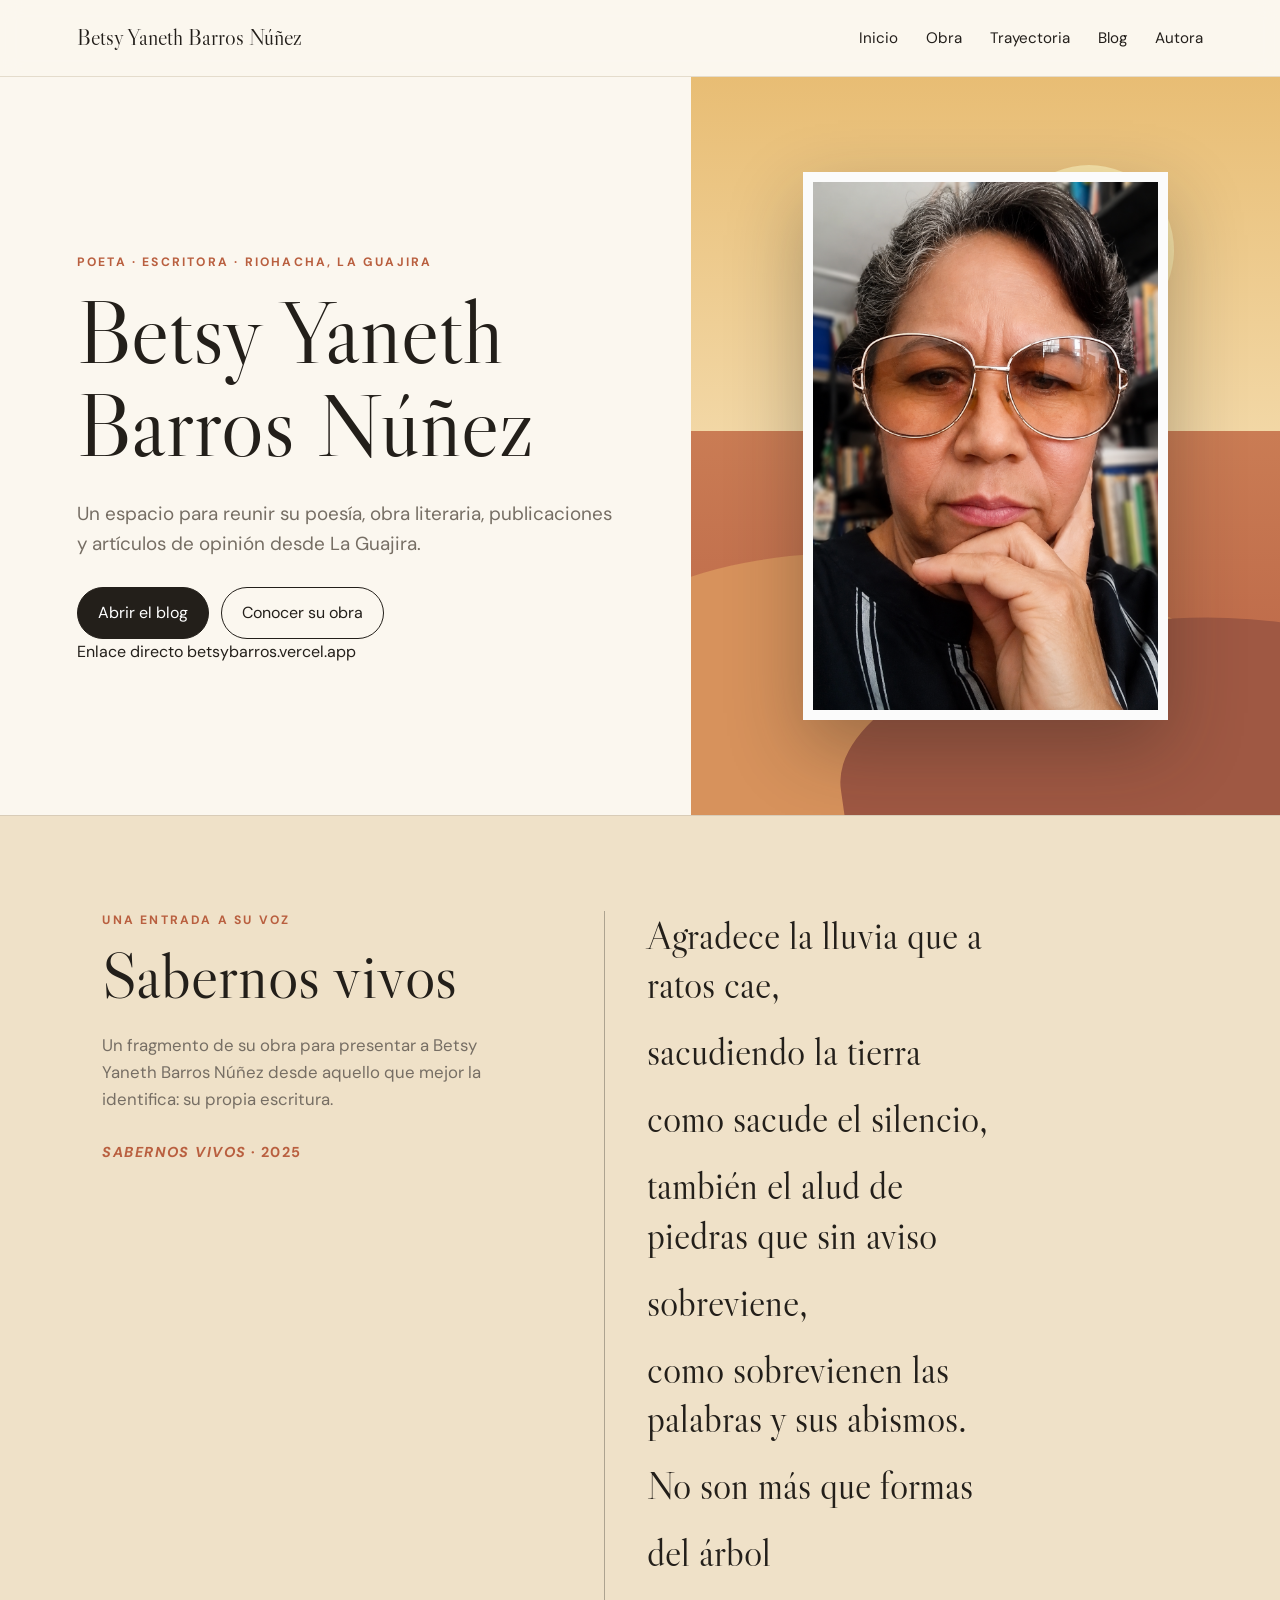
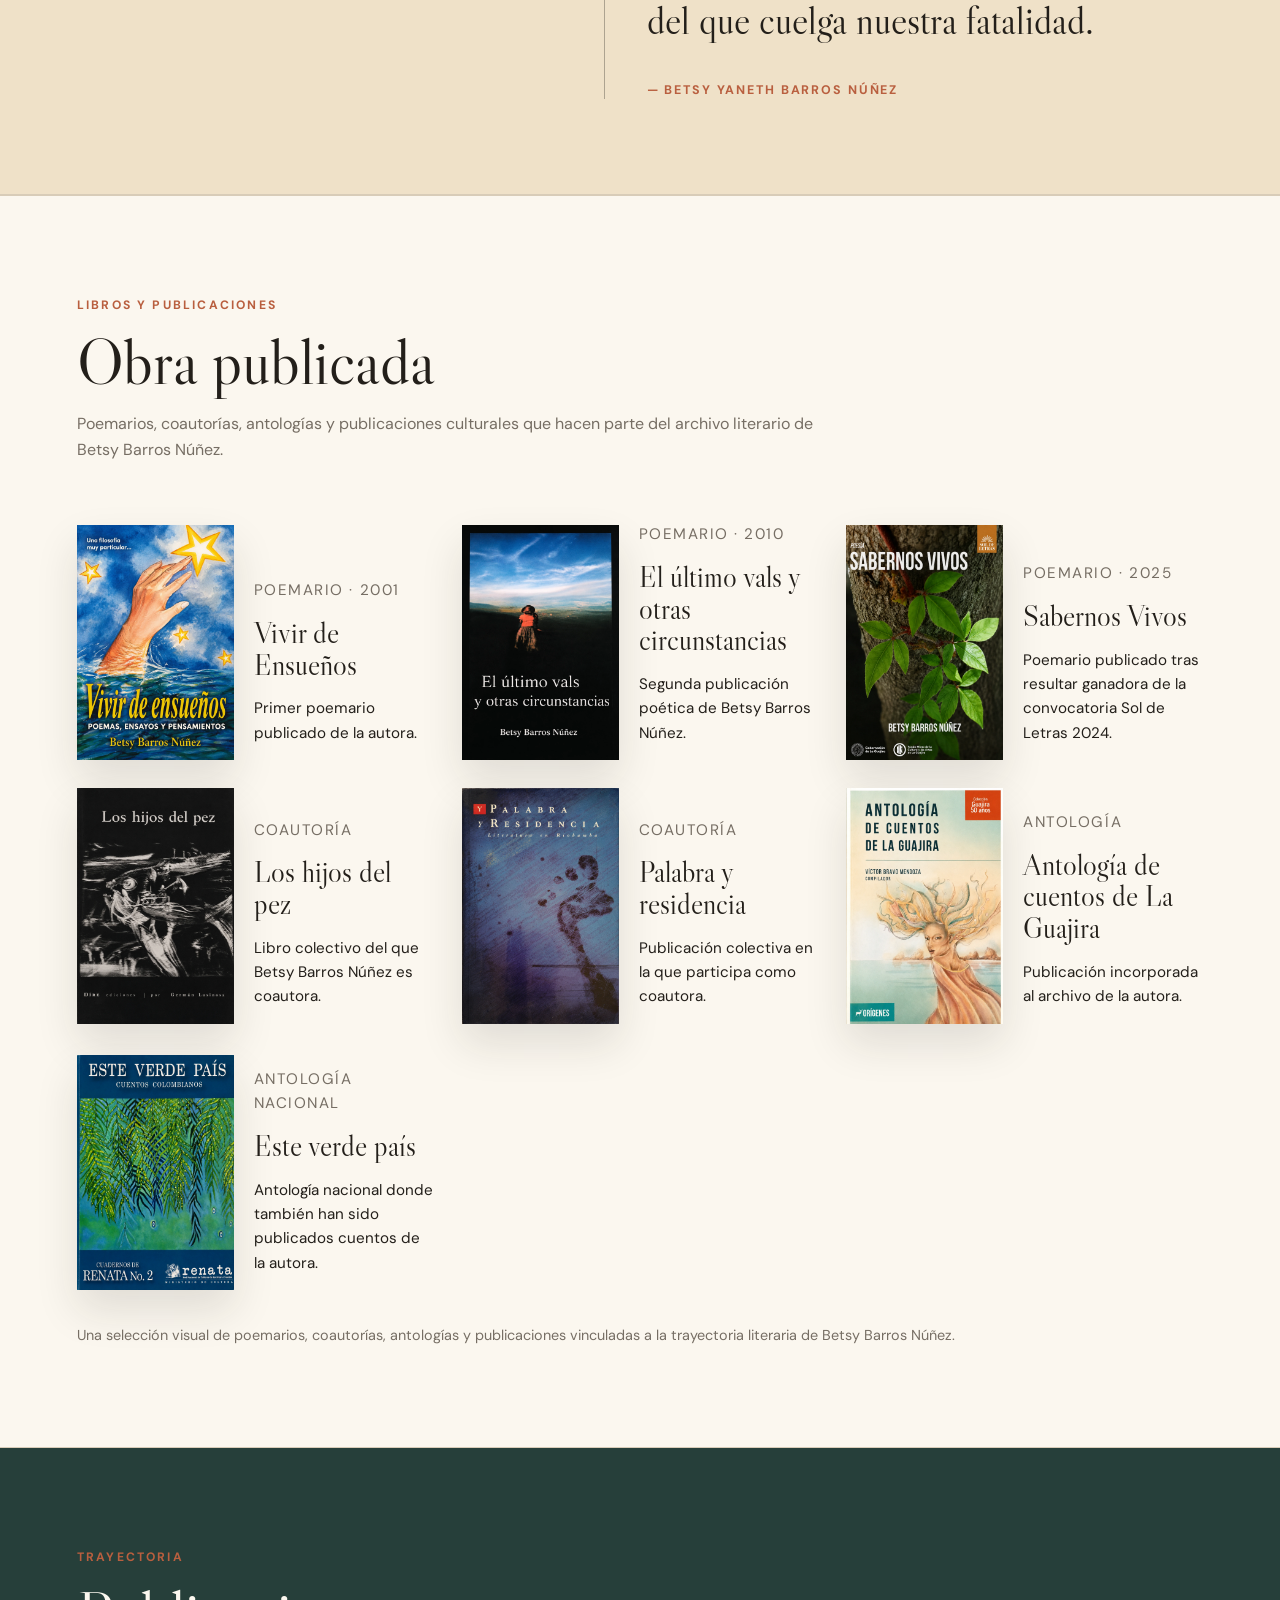
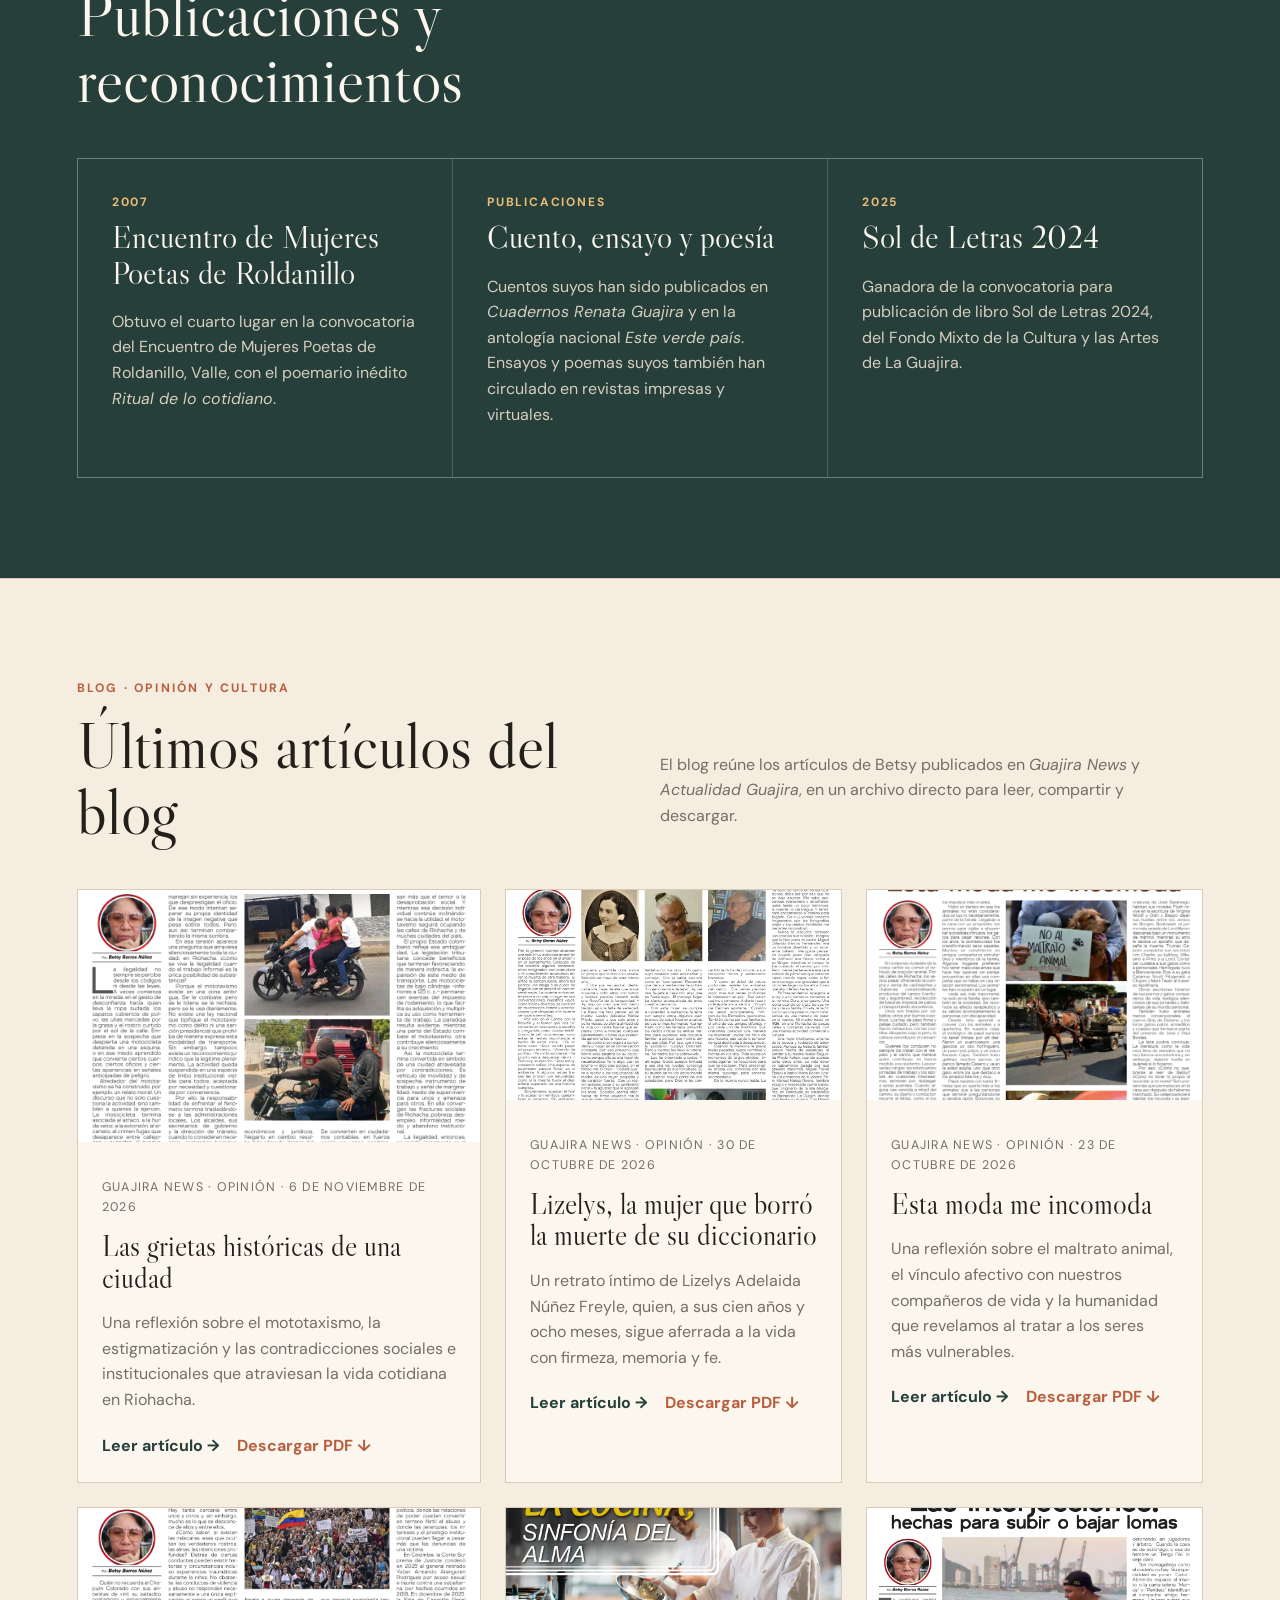
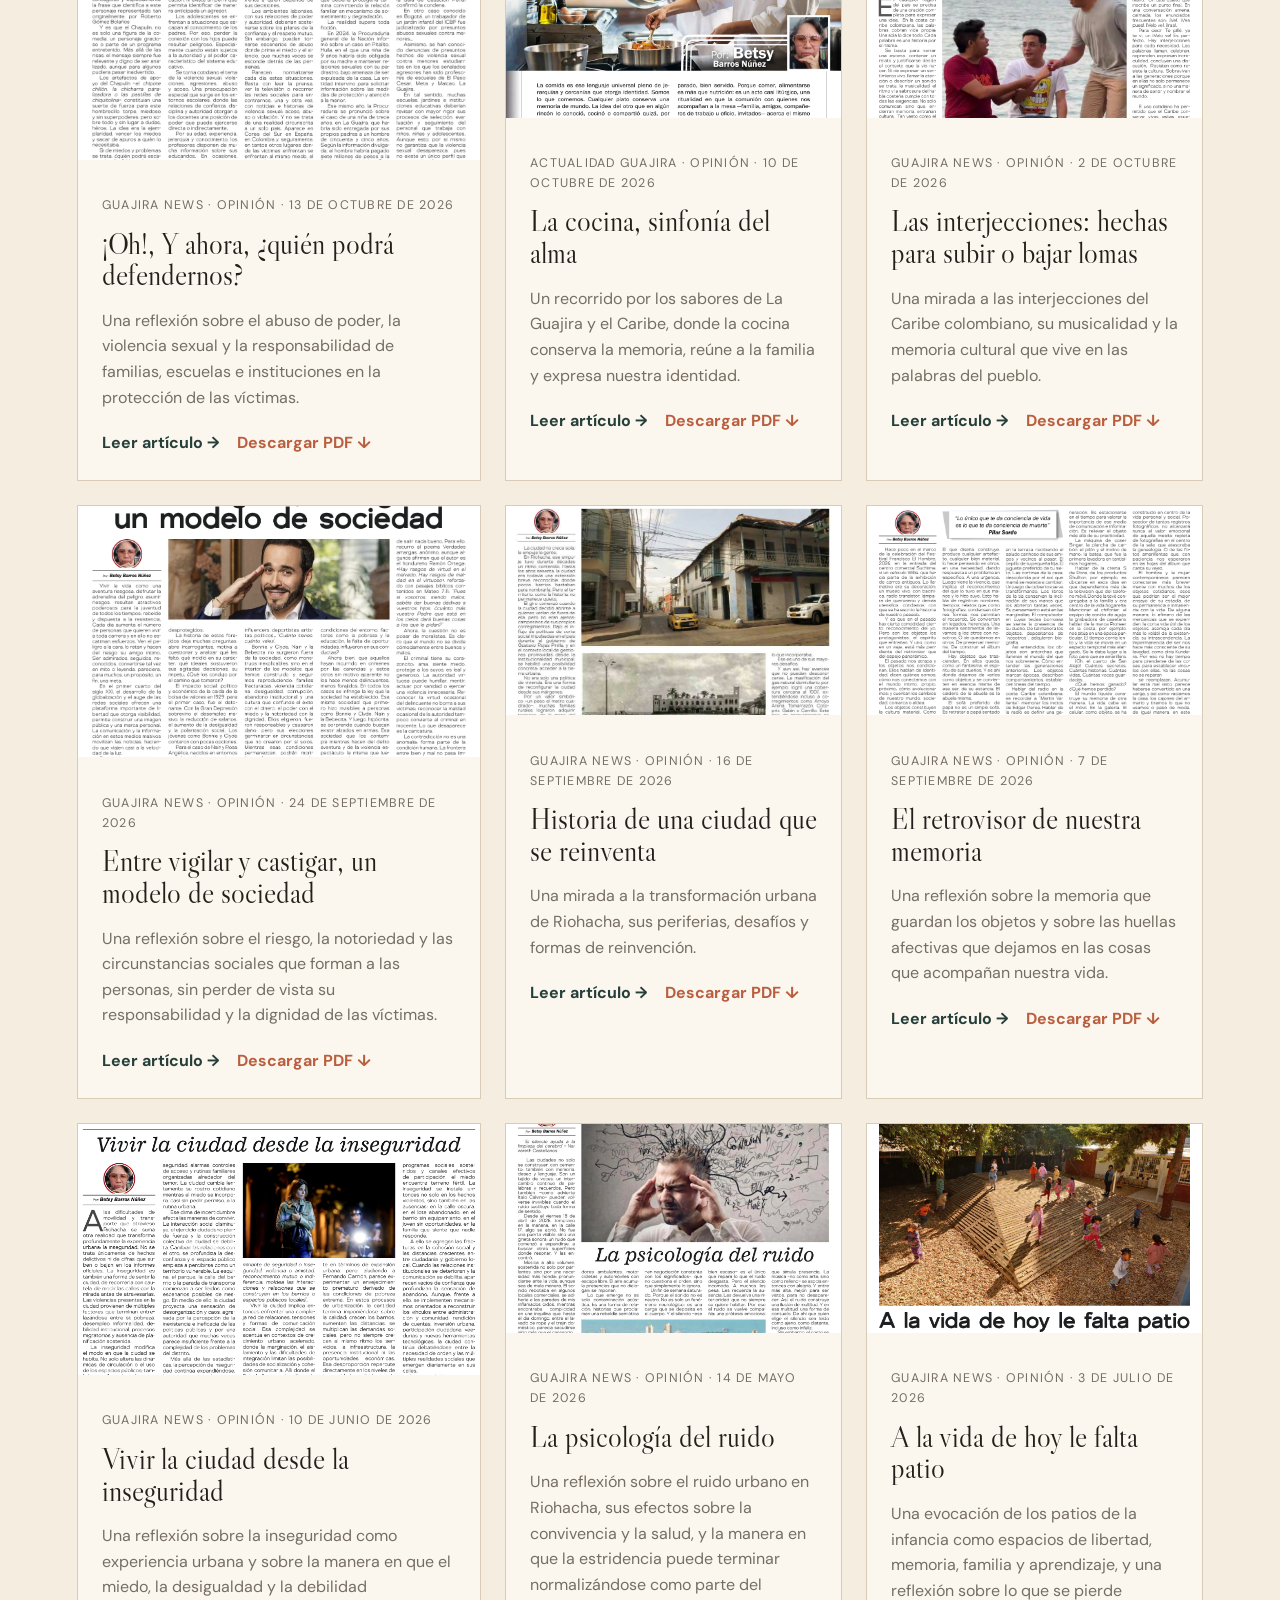
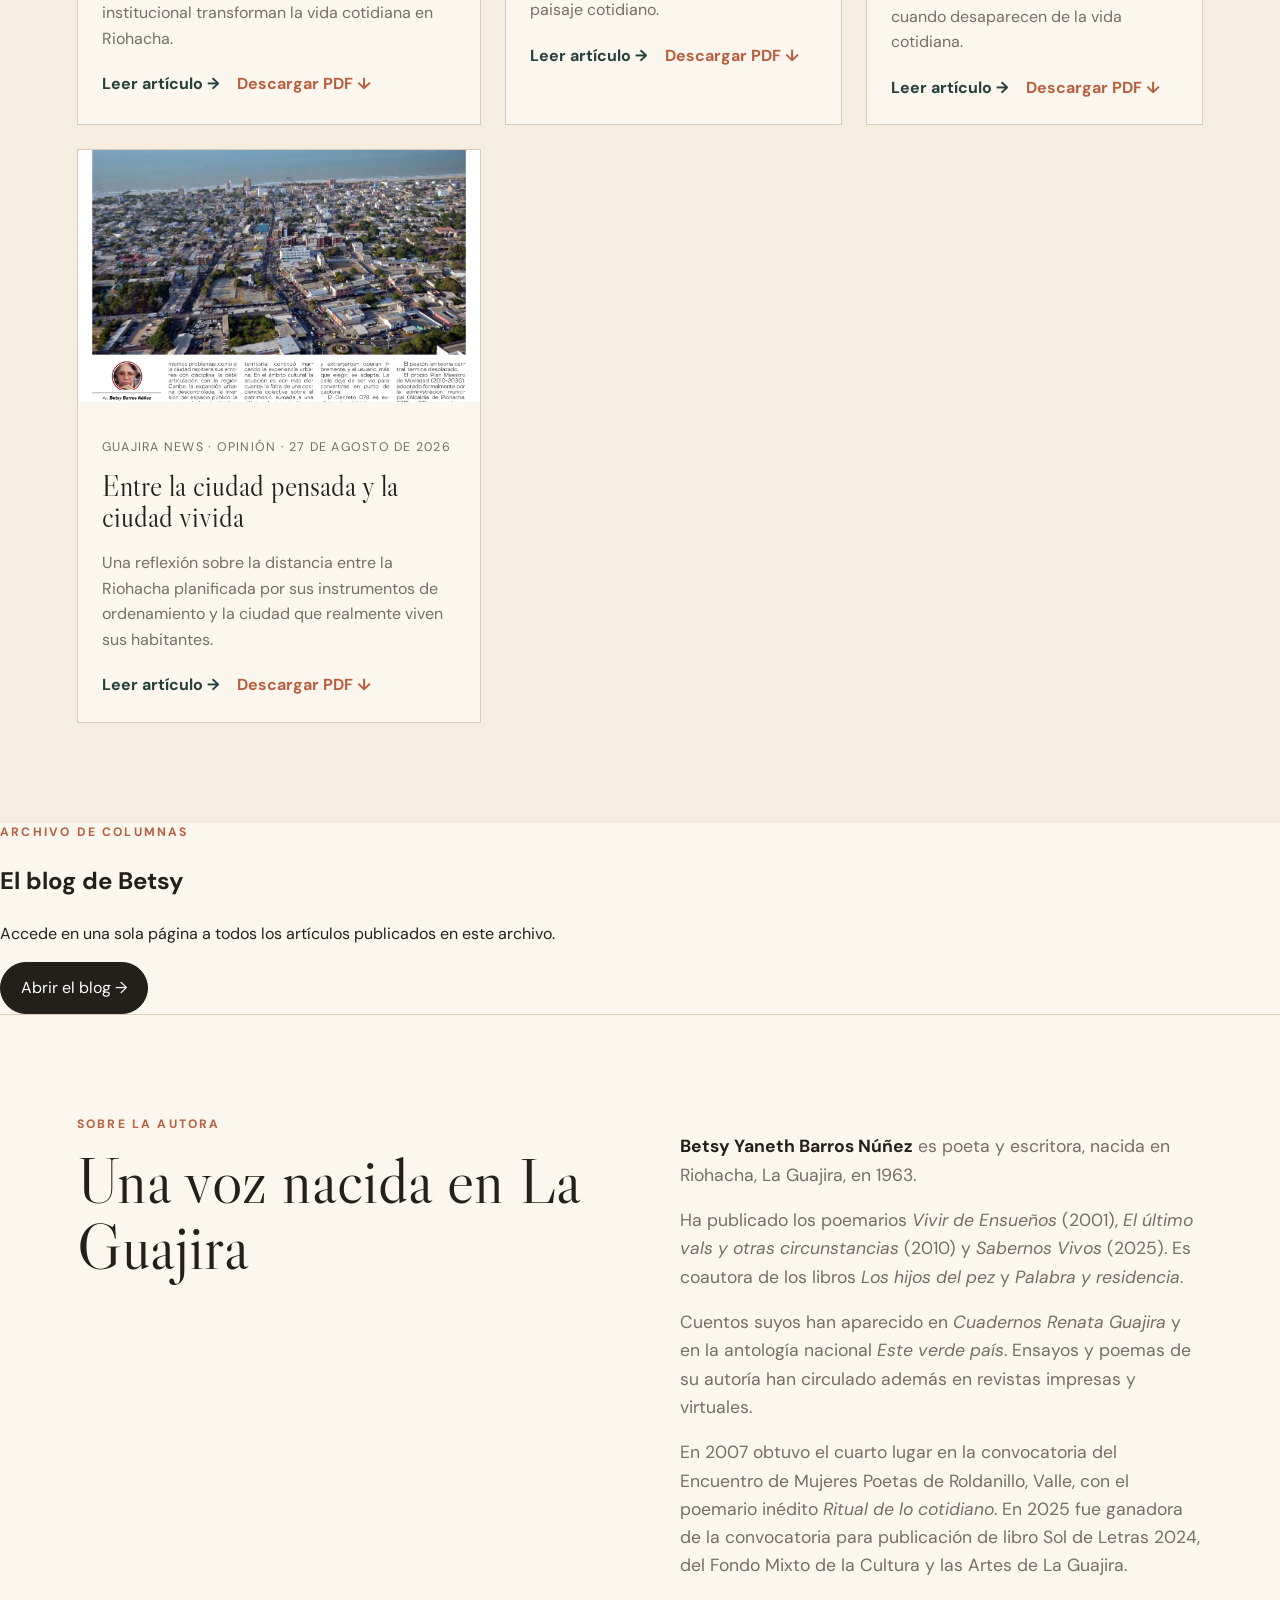
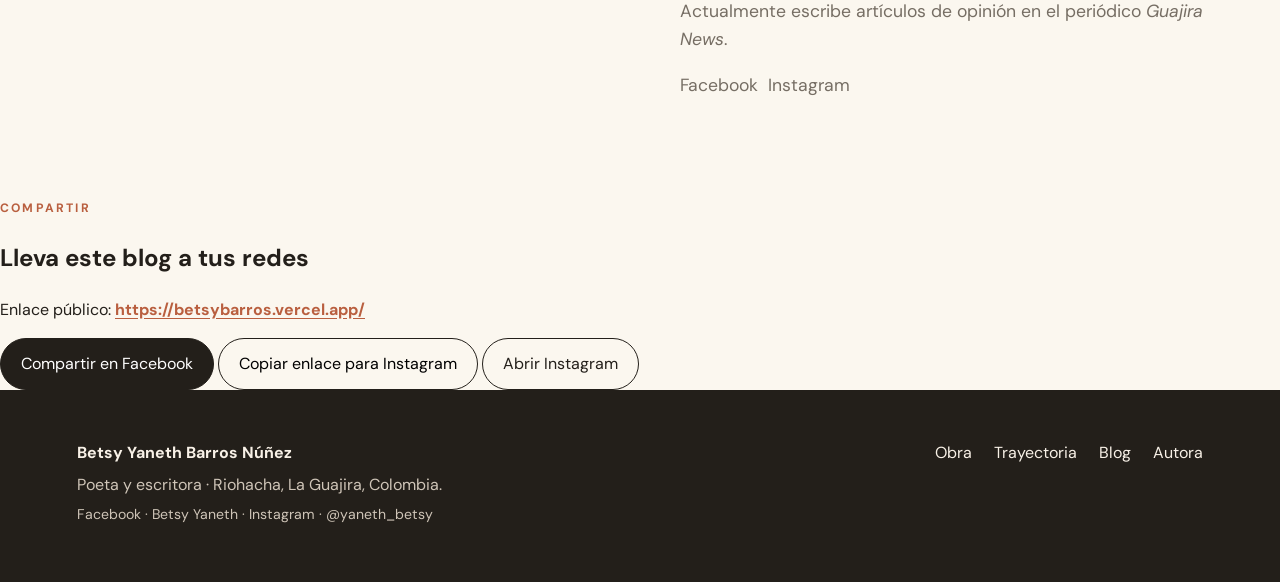
==== commit 65136e10: "Publicar Las grietas históricas de una ciudad, Guajira News 6 noviembre" ====
--- a/index.html
+++ b/index.html
@@ -142,7 +142,7 @@
 </div>
 <p>El blog reúne los artículos de Betsy publicados en <em>Guajira News</em> y <em>Actualidad Guajira</em>, en un archivo directo para leer, compartir y descargar.</p>
 </div>
-<div class="articles-grid"><article class="article-card featured"><div class="article-image article-photo"><img alt="Página 9 del artículo Lizelys, la mujer que borró la muerte de su diccionario publicado en Guajira News" src="assets/lizelys-la-mujer-que-borro-la-muerte-de-su-diccionario-guajira-news.webp"/></div><div class="article-body"><p class="meta">Guajira News · Opinión · 30 de octubre de 2026</p><h3>Lizelys, la mujer que borró la muerte de su diccionario</h3><p>Un retrato íntimo de Lizelys Adelaida Núñez Freyle, quien, a sus cien años y ocho meses, sigue aferrada a la vida con firmeza, memoria y fe.</p><div class="card-actions"><a class="text-link" href="lizelys-la-mujer-que-borro-la-muerte-de-su-diccionario.html">Leer artículo →</a><a class="text-link subtle-link" download href="downloads/lizelys-la-mujer-que-borro-la-muerte-de-su-diccionario-betsy-barros.pdf">Descargar PDF ↓</a></div></div></article><article class="article-card"><div class="article-image article-photo"><img alt="Página 10 del artículo Esta moda me incomoda publicado en Guajira News" src="assets/esta-moda-me-incomoda-guajira-news.webp"/></div><div class="article-body"><p class="meta">Guajira News · Opinión · 23 de octubre de 2026</p><h3>Esta moda me incomoda</h3><p>Una reflexión sobre el maltrato animal, el vínculo afectivo con nuestros compañeros de vida y la humanidad que revelamos al tratar a los seres más vulnerables.</p><div class="card-actions"><a class="text-link" href="esta-moda-me-incomoda.html">Leer artículo →</a><a class="text-link subtle-link" download="" href="downloads/esta-moda-me-incomoda-betsy-barros.pdf">Descargar PDF ↓</a></div></div></article><article class="article-card"><div class="article-image article-photo"><img alt="Página 12 del artículo ¡Oh!, Y ahora, ¿quién podrá defendernos? publicado en Guajira News" src="assets/oh-y-ahora-quien-podra-defendernos-guajira-news.webp"/></div><div class="article-body"><p class="meta">Guajira News · Opinión · 13 de octubre de 2026</p><h3>¡Oh!, Y ahora, ¿quién podrá defendernos?</h3><p>Una reflexión sobre el abuso de poder, la violencia sexual y la responsabilidad de familias, escuelas e instituciones en la protección de las víctimas.</p><div class="card-actions"><a class="text-link" href="oh-y-ahora-quien-podra-defendernos.html">Leer artículo →</a><a class="text-link subtle-link" download="" href="downloads/oh-y-ahora-quien-podra-defendernos-betsy-barros.pdf">Descargar PDF ↓</a></div></div></article><article class="article-card"><div class="article-image article-photo"><img alt="La cocina, sinfonía del alma, publicado en Actualidad Guajira" loading="lazy" src="assets/la-cocina-sinfonia-del-alma-actualidad-guajira-30.webp"/></div><div class="article-body"><p class="meta">Actualidad Guajira · Opinión · 10 de octubre de 2026</p><h3>La cocina, sinfonía del alma</h3><p>Un recorrido por los sabores de La Guajira y el Caribe, donde la cocina conserva la memoria, reúne a la familia y expresa nuestra identidad.</p><div class="card-actions"><a class="text-link" href="la-cocina-sinfonia-del-alma.html">Leer artículo →</a><a class="text-link subtle-link" download="" href="downloads/la-cocina-sinfonia-del-alma-betsy-barros.pdf">Descargar PDF ↓</a></div></div></article><article class="article-card"><div class="article-image article-photo"><img alt="Página 6 del artículo Las interjecciones: hechas para subir o bajar lomas publicado en Guajira News" src="assets/las-interjecciones-hechas-para-subir-o-bajar-lomas-guajira-news.webp"/></div><div class="article-body"><p class="meta">Guajira News · Opinión · 2 de octubre de 2026</p><h3>Las interjecciones: hechas para subir o bajar lomas</h3><p>Una mirada a las interjecciones del Caribe colombiano, su musicalidad y la memoria cultural que vive en las palabras del pueblo.</p><div class="card-actions"><a class="text-link" href="las-interjecciones-hechas-para-subir-o-bajar-lomas.html">Leer artículo →</a><a class="text-link subtle-link" download="" href="downloads/las-interjecciones-hechas-para-subir-o-bajar-lomas-betsy-barros.pdf">Descargar PDF ↓</a></div></div></article><article class="article-card"><div class="article-image article-photo"><img alt="Página 12 del artículo Entre vigilar y castigar, un modelo de sociedad publicado en Guajira News" src="assets/entre-vigilar-y-castigar-un-modelo-de-sociedad-guajira-news.webp"/></div><div class="article-body"><p class="meta">Guajira News · Opinión · 24 de septiembre de 2026</p><h3>Entre vigilar y castigar, un modelo de sociedad</h3><p>Una reflexión sobre el riesgo, la notoriedad y las circunstancias sociales que forman a las personas, sin perder de vista su responsabilidad y la dignidad de las víctimas.</p><div class="card-actions"><a class="text-link" href="entre-vigilar-y-castigar-un-modelo-de-sociedad.html">Leer artículo →</a><a class="text-link subtle-link" download="" href="downloads/entre-vigilar-y-castigar-un-modelo-de-sociedad-betsy-barros.pdf">Descargar PDF ↓</a></div></div></article><article class="article-card"><div class="article-image article-photo"><img alt="Página del artículo Historia de una ciudad que se reinventa publicado en Guajira News" src="assets/historia-de-una-ciudad-que-se-reinventa-guajira-news.jpg"/></div><div class="article-body"><p class="meta">Guajira News · Opinión · 16 de septiembre de 2026</p><h3>Historia de una ciudad que se reinventa</h3><p>Una mirada a la transformación urbana de Riohacha, sus periferias, desafíos y formas de reinvención.</p><div class="card-actions"><a class="text-link" href="historia-de-una-ciudad-que-se-reinventa.html">Leer artículo →</a><a class="text-link subtle-link" download="" href="downloads/historia-de-una-ciudad-que-se-reinventa-betsy-barros.pdf">Descargar PDF ↓</a></div></div></article>
+<div class="articles-grid"><article class="article-card featured"><div class="article-image article-photo"><img alt="Página 8 del artículo Las grietas históricas de una ciudad publicado en Guajira News" src="assets/las-grietas-historicas-de-una-ciudad-guajira-news.webp"/></div><div class="article-body"><p class="meta">Guajira News · Opinión · 6 de noviembre de 2026</p><h3>Las grietas históricas de una ciudad</h3><p>Una reflexión sobre el mototaxismo, la estigmatización y las contradicciones sociales e institucionales que atraviesan la vida cotidiana en Riohacha.</p><div class="card-actions"><a class="text-link" href="las-grietas-historicas-de-una-ciudad.html">Leer artículo →</a><a class="text-link subtle-link" download href="downloads/las-grietas-historicas-de-una-ciudad-betsy-barros.pdf">Descargar PDF ↓</a></div></div></article><article class="article-card"><div class="article-image article-photo"><img alt="Página 9 del artículo Lizelys, la mujer que borró la muerte de su diccionario publicado en Guajira News" src="assets/lizelys-la-mujer-que-borro-la-muerte-de-su-diccionario-guajira-news.webp"/></div><div class="article-body"><p class="meta">Guajira News · Opinión · 30 de octubre de 2026</p><h3>Lizelys, la mujer que borró la muerte de su diccionario</h3><p>Un retrato íntimo de Lizelys Adelaida Núñez Freyle, quien, a sus cien años y ocho meses, sigue aferrada a la vida con firmeza, memoria y fe.</p><div class="card-actions"><a class="text-link" href="lizelys-la-mujer-que-borro-la-muerte-de-su-diccionario.html">Leer artículo →</a><a class="text-link subtle-link" download href="downloads/lizelys-la-mujer-que-borro-la-muerte-de-su-diccionario-betsy-barros.pdf">Descargar PDF ↓</a></div></div></article><article class="article-card"><div class="article-image article-photo"><img alt="Página 10 del artículo Esta moda me incomoda publicado en Guajira News" src="assets/esta-moda-me-incomoda-guajira-news.webp"/></div><div class="article-body"><p class="meta">Guajira News · Opinión · 23 de octubre de 2026</p><h3>Esta moda me incomoda</h3><p>Una reflexión sobre el maltrato animal, el vínculo afectivo con nuestros compañeros de vida y la humanidad que revelamos al tratar a los seres más vulnerables.</p><div class="card-actions"><a class="text-link" href="esta-moda-me-incomoda.html">Leer artículo →</a><a class="text-link subtle-link" download="" href="downloads/esta-moda-me-incomoda-betsy-barros.pdf">Descargar PDF ↓</a></div></div></article><article class="article-card"><div class="article-image article-photo"><img alt="Página 12 del artículo ¡Oh!, Y ahora, ¿quién podrá defendernos? publicado en Guajira News" src="assets/oh-y-ahora-quien-podra-defendernos-guajira-news.webp"/></div><div class="article-body"><p class="meta">Guajira News · Opinión · 13 de octubre de 2026</p><h3>¡Oh!, Y ahora, ¿quién podrá defendernos?</h3><p>Una reflexión sobre el abuso de poder, la violencia sexual y la responsabilidad de familias, escuelas e instituciones en la protección de las víctimas.</p><div class="card-actions"><a class="text-link" href="oh-y-ahora-quien-podra-defendernos.html">Leer artículo →</a><a class="text-link subtle-link" download="" href="downloads/oh-y-ahora-quien-podra-defendernos-betsy-barros.pdf">Descargar PDF ↓</a></div></div></article><article class="article-card"><div class="article-image article-photo"><img alt="La cocina, sinfonía del alma, publicado en Actualidad Guajira" loading="lazy" src="assets/la-cocina-sinfonia-del-alma-actualidad-guajira-30.webp"/></div><div class="article-body"><p class="meta">Actualidad Guajira · Opinión · 10 de octubre de 2026</p><h3>La cocina, sinfonía del alma</h3><p>Un recorrido por los sabores de La Guajira y el Caribe, donde la cocina conserva la memoria, reúne a la familia y expresa nuestra identidad.</p><div class="card-actions"><a class="text-link" href="la-cocina-sinfonia-del-alma.html">Leer artículo →</a><a class="text-link subtle-link" download="" href="downloads/la-cocina-sinfonia-del-alma-betsy-barros.pdf">Descargar PDF ↓</a></div></div></article><article class="article-card"><div class="article-image article-photo"><img alt="Página 6 del artículo Las interjecciones: hechas para subir o bajar lomas publicado en Guajira News" src="assets/las-interjecciones-hechas-para-subir-o-bajar-lomas-guajira-news.webp"/></div><div class="article-body"><p class="meta">Guajira News · Opinión · 2 de octubre de 2026</p><h3>Las interjecciones: hechas para subir o bajar lomas</h3><p>Una mirada a las interjecciones del Caribe colombiano, su musicalidad y la memoria cultural que vive en las palabras del pueblo.</p><div class="card-actions"><a class="text-link" href="las-interjecciones-hechas-para-subir-o-bajar-lomas.html">Leer artículo →</a><a class="text-link subtle-link" download="" href="downloads/las-interjecciones-hechas-para-subir-o-bajar-lomas-betsy-barros.pdf">Descargar PDF ↓</a></div></div></article><article class="article-card"><div class="article-image article-photo"><img alt="Página 12 del artículo Entre vigilar y castigar, un modelo de sociedad publicado en Guajira News" src="assets/entre-vigilar-y-castigar-un-modelo-de-sociedad-guajira-news.webp"/></div><div class="article-body"><p class="meta">Guajira News · Opinión · 24 de septiembre de 2026</p><h3>Entre vigilar y castigar, un modelo de sociedad</h3><p>Una reflexión sobre el riesgo, la notoriedad y las circunstancias sociales que forman a las personas, sin perder de vista su responsabilidad y la dignidad de las víctimas.</p><div class="card-actions"><a class="text-link" href="entre-vigilar-y-castigar-un-modelo-de-sociedad.html">Leer artículo →</a><a class="text-link subtle-link" download="" href="downloads/entre-vigilar-y-castigar-un-modelo-de-sociedad-betsy-barros.pdf">Descargar PDF ↓</a></div></div></article><article class="article-card"><div class="article-image article-photo"><img alt="Página del artículo Historia de una ciudad que se reinventa publicado en Guajira News" src="assets/historia-de-una-ciudad-que-se-reinventa-guajira-news.jpg"/></div><div class="article-body"><p class="meta">Guajira News · Opinión · 16 de septiembre de 2026</p><h3>Historia de una ciudad que se reinventa</h3><p>Una mirada a la transformación urbana de Riohacha, sus periferias, desafíos y formas de reinvención.</p><div class="card-actions"><a class="text-link" href="historia-de-una-ciudad-que-se-reinventa.html">Leer artículo →</a><a class="text-link subtle-link" download="" href="downloads/historia-de-una-ciudad-que-se-reinventa-betsy-barros.pdf">Descargar PDF ↓</a></div></div></article>
 <article class="article-card"><div class="article-image article-photo"><img alt="Página del artículo El retrovisor de nuestra memoria publicado en Guajira News" src="assets/el-retrovisor-de-nuestra-memoria-guajira-news.png"/></div><div class="article-body"><p class="meta">Guajira News · Opinión · 7 de septiembre de 2026</p><h3>El retrovisor de nuestra memoria</h3><p>Una reflexión sobre la memoria que guardan los objetos y sobre las huellas afectivas que dejamos en las cosas que acompañan nuestra vida.</p><div class="card-actions"><a class="text-link" href="el-retrovisor-de-nuestra-memoria.html">Leer artículo →</a><a class="text-link subtle-link" download="" href="downloads/el-retrovisor-de-nuestra-memoria-betsy-barros.pdf">Descargar PDF ↓</a></div></div></article>
 <article class="article-card">
 <div class="article-image article-photo"><img alt="Recorte del artículo Vivir la ciudad desde la inseguridad publicado en Guajira News" src="assets/vivir-ciudad-recorte.png"/></div>
